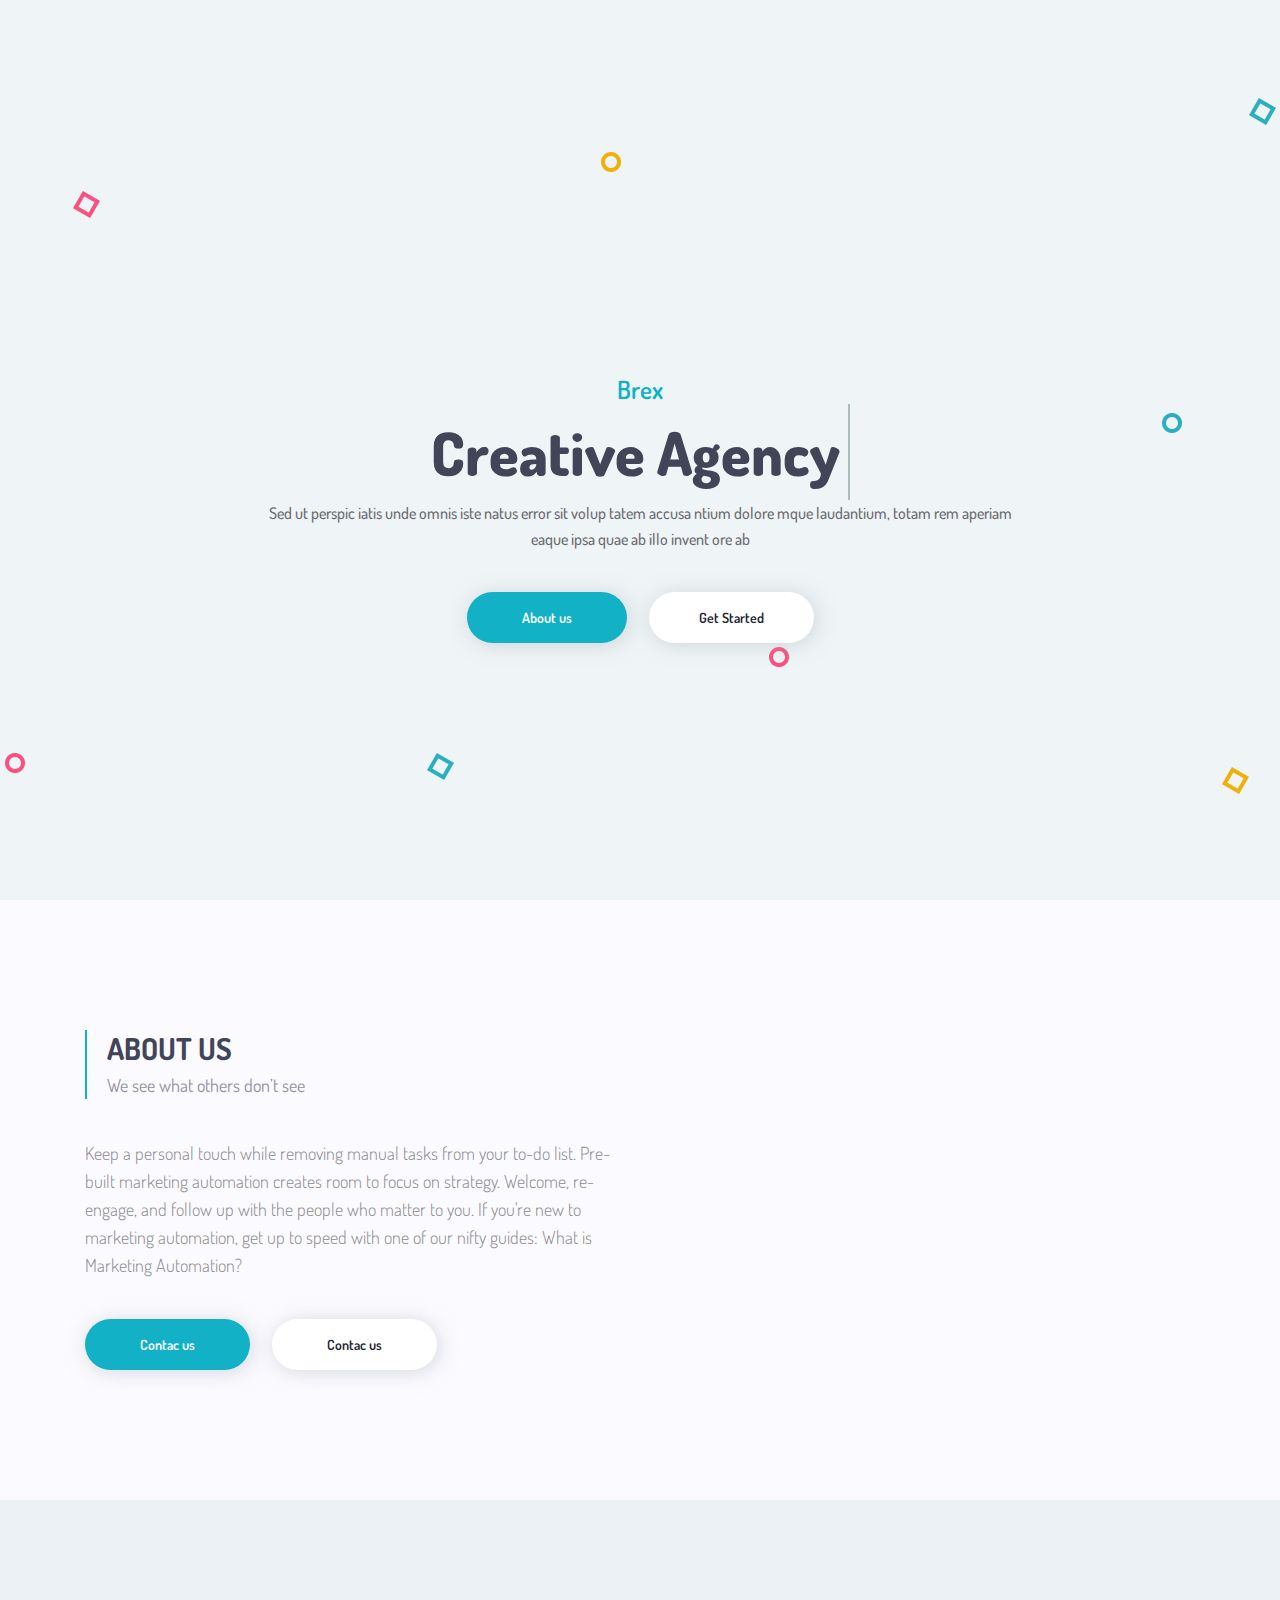
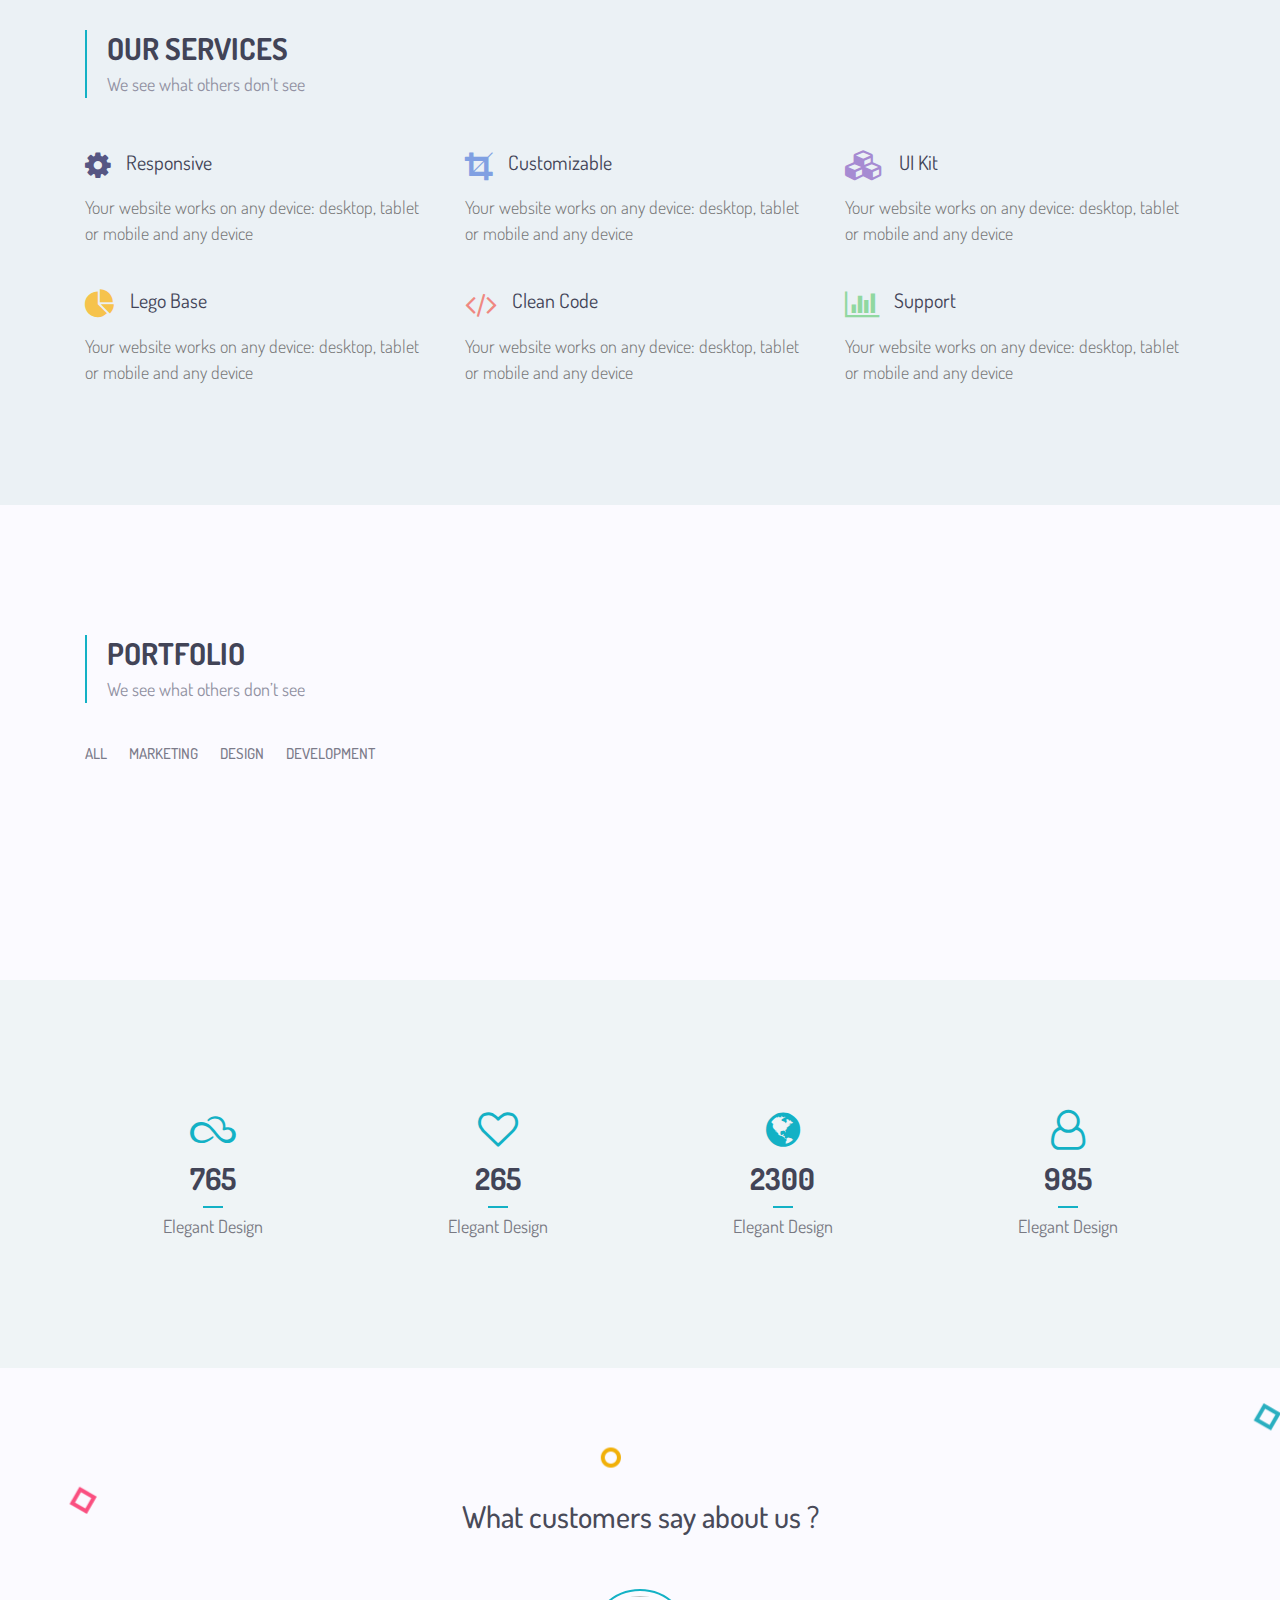
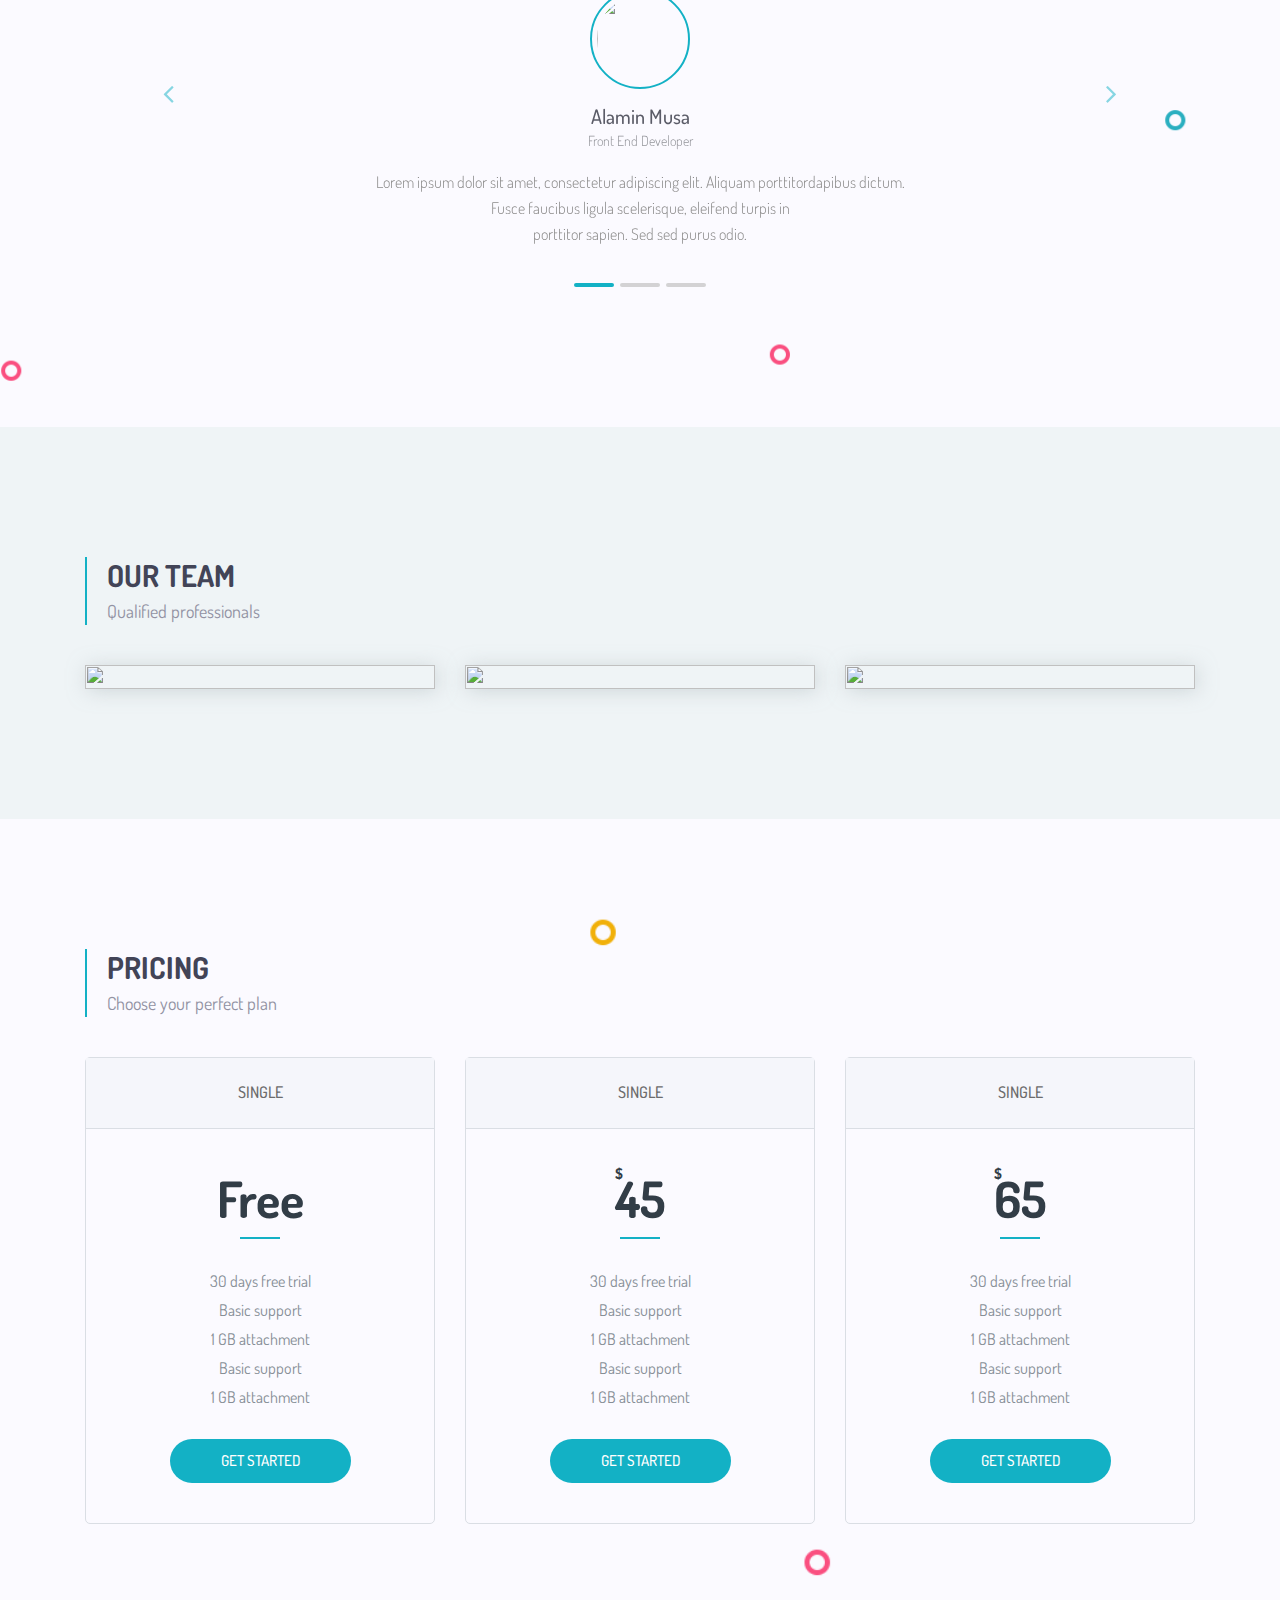
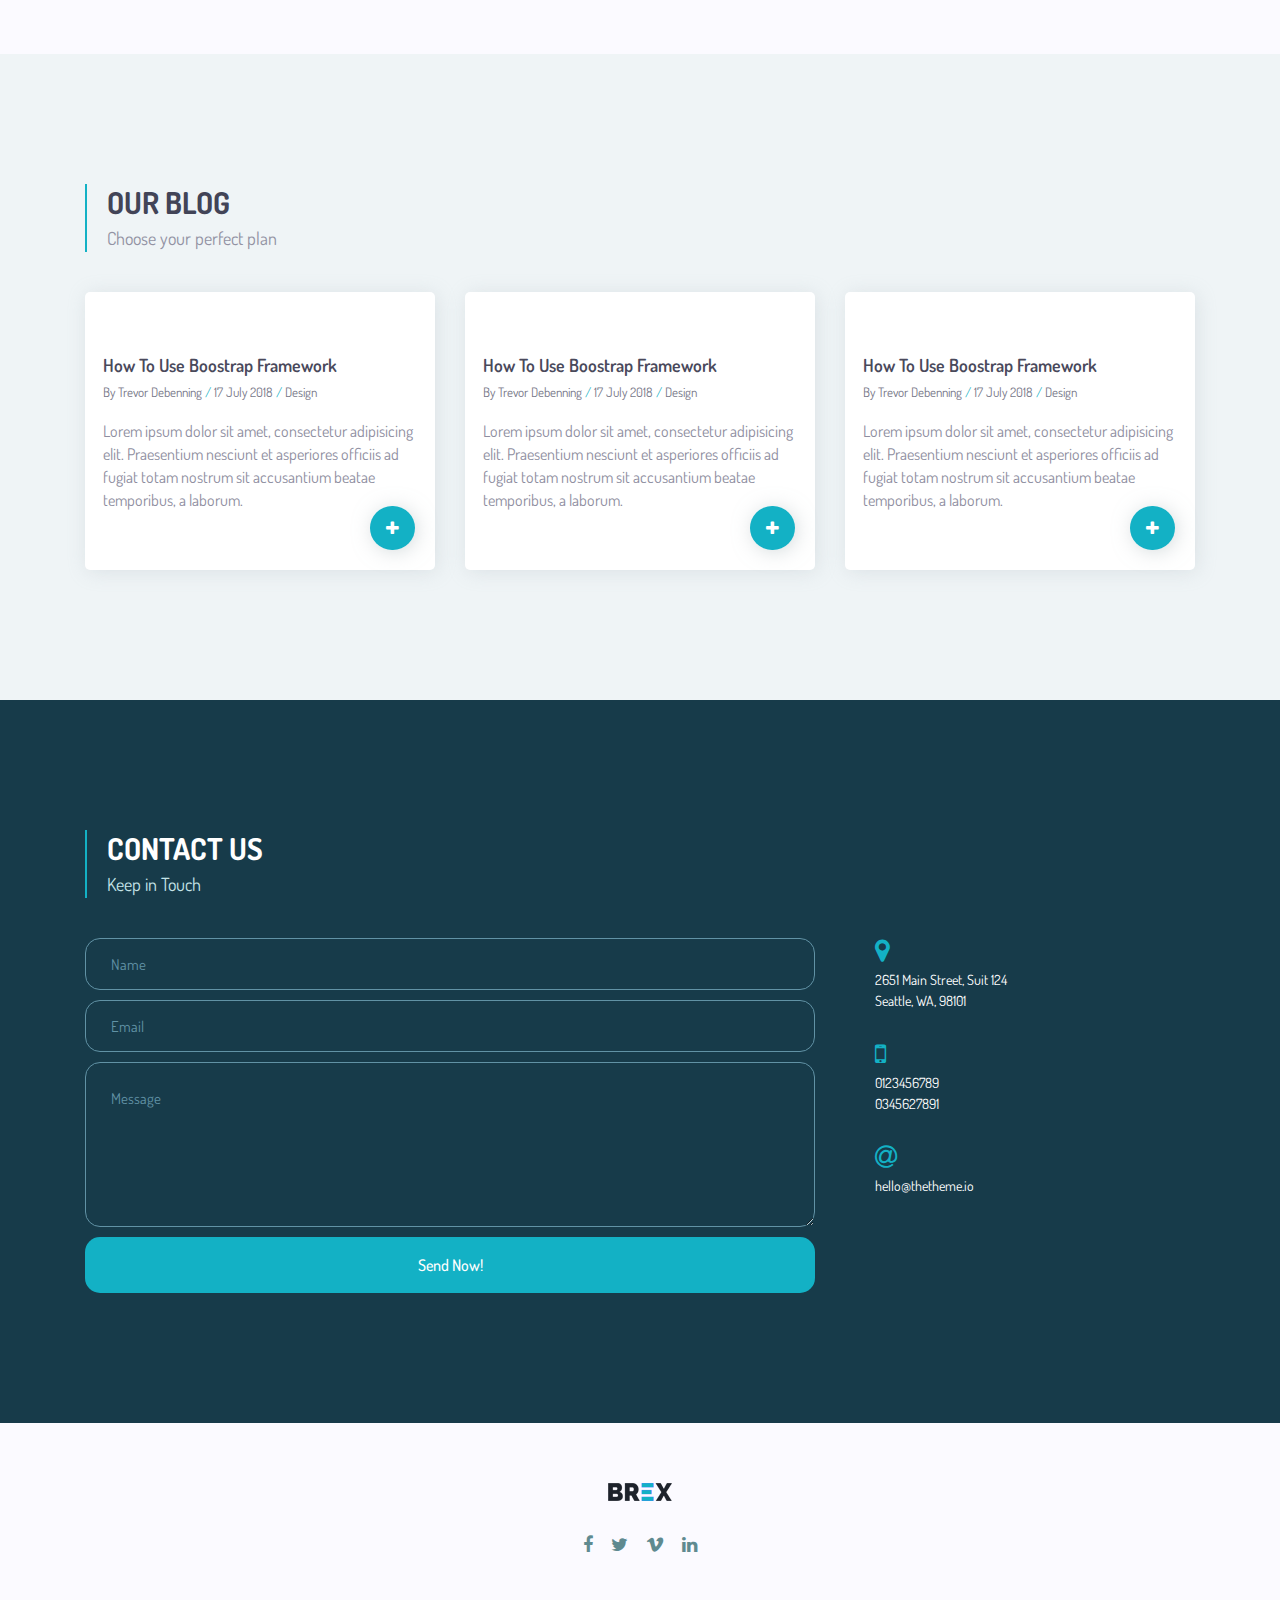
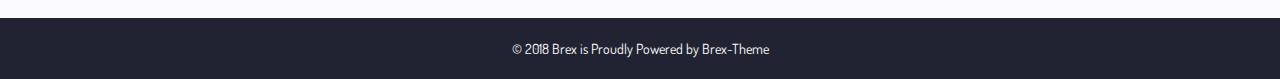
==== index.html @ 20968c98 "first" ====
<!DOCTYPE html>
<html lang="en">
    <head>
        <!-- Title -->
        <title>Study in New Zealand With Derrick Jones Management Experts</title>
        <meta charset="UTF-8">
        <meta name="viewport" content="width=device-width, initial-scale=1.0">
        <meta http-equiv="X-UA-Compatible" content="ie=edge">
        <meta name="author" content="Brex-Theme"/>
        <!-- description -->
        <meta
            name="description"
            content="Brex is a highly creative, modern, visually stunning and Bootstrap responsive multipurpose agency and portfolio HTML5 template."/>
        <!-- keywords -->
        <meta
            name="keywords"
            content="creative, modern, clean, bootstrap responsive, html5, css3, portfolio, blog, agency, templates, multipurpose, one page, corporate, start-up, studio, branding, designer, freelancer, carousel, parallax, photography, personal"/>
        <!-- favicon -->
        <link rel="shortcut icon" href="img/favicon.ico"/>
        <!-- animation -->
        <link rel="stylesheet" href="css/plugins/animate.css"/>
        <!-- Animated Headlines -->
        <link rel="stylesheet" href="css/plugins/animated-headlines.css">
        <!-- bootstrap -->
        <link rel="stylesheet" href="css/bootstrap.min.css"/>
        <!-- font-awesome icon -->
        <link
            href="https://stackpath.bootstrapcdn.com/font-awesome/4.7.0/css/font-awesome.min.css"
            rel="stylesheet">
        <!-- Dosis Font -->
        <link
            href="https://fonts.googleapis.com/css?family=Dosis:200,300,400,500,600,700,800"
            rel="stylesheet">
        <!-- magnific popup -->
        <link rel="stylesheet" href="css/plugins/magnific-popup.css"/>
        <!-- Main Style -->
        <link rel="stylesheet" href="css/main.css"/>
    </head>

    <body>
        
        <!-- <header>
            
            <div class="top-header">
                <div class="container d-flex justify-content-between">
                    <p>info@brex-theme.com</p>
                    <div class="links">
                        <a href="0#">Contact us</a>
                        <a href="0#">
                            <span>Terms &amp; Conditions</span></a>
                    </div>
                </div>
            </div>
           
            <nav class="navbar navbar-expand-lg navbar-light bg-light">
                <div class="container">
                    <a class="navbar-brand" href="#"><img src="img/brex-logo.png" alt="brex-logo"></a>
                    <button
                        class="navbar-toggler"
                        type="button"
                        data-toggle="collapse"
                        data-target="#navbarNav"
                        aria-controls="navbarNav"
                        aria-expanded="false"
                        aria-label="Toggle navigation">
                        <span class="navbar-toggler-icon"></span>
                    </button>
                    <div class="collapse navbar-collapse" id="navbarNav">
                        <ul class="navbar-nav ml-auto" id="menu">
                           
                            <li class="nav-item dropdown">
                                <a
                                    class="nav-link "
                                    href="#"
                                    id="navbarDropdown"
                                    role="button"
                                    data-toggle="dropdown"
                                    aria-haspopup="true"
                                    aria-expanded="false">
                                    Home
                                    <span class="fa fa-angle-down"></span>
                                </a>
                                <div class="dropdown-menu" aria-labelledby="navbarDropdown">
                                    <a class="dropdown-item" href="#">Home Light</a>
                                    <a class="dropdown-item" href="dark/index.html">Home Dark</a>
                                </div>
                            </li>
                           
                            <li class="nav-item">
                                <a class="nav-link" href="#about">About</a>
                            </li>
                            <li class="nav-item">
                                <a class="nav-link" href="#services">Services</a>
                            </li>
                            <li class="nav-item">
                                <a class="nav-link" href="#portfolio">Portfolio</a>
                            </li>
                            <li class="nav-item">
                                <a class="nav-link" href="#testimonials">Testimonials</a>
                            </li>
                            <li class="nav-item">
                                <a class="nav-link" href="#team">Team</a>
                            </li>
                            <li class="nav-item">
                                <a class="nav-link" href="#price">Price</a>
                            </li>
                            <li class="nav-item">
                                <a class="nav-link" href="#blog">Blog</a>
                            </li>
                            <li class="nav-item">
                                <a class="nav-link" href="#contact">Contact us</a>
                            </li>
                        </ul>
                    </div>
                </div>
            </nav>
        </header> -->
        
        <!-- ======== Start Slider ======== -->
        <section class="slider" id="slider">
            <div class="slider-content text-center">
                <h2>Brex</h2>
                <h1 class="cd-headline clip is-full-width">
                    <span class="cd-words-wrapper">
                        <b class="is-visible">Creative Agency</b>
                        <b>Free Icons Fonts</b>
                        <b>Beautiful Design</b>
                    </span>
                </h1>

                <p>Sed ut perspic iatis unde omnis iste natus error sit volup tatem accusa ntium
                    dolore mque laudantium, totam rem aperiam
                    <br>
                    eaque ipsa quae ab illo invent ore ab
                </p>

                <div class="buttons">
                    <a href="#0" class="btn-1">About us</a>
                    <a href="#0" class="btn-2">Get Started</a>
                </div>

            </div>
        </section>
        <!-- ======== End Slider ======== -->

        <!-- ======== Start About Us ======== -->
        <section class="about-us" id="about">
            <div class="container">
                <div class="row">
                    <div class="col-md-7 col-lg-6">
                        <div class="about-us-content">
                            <div class="heading">
                                <h2>About us</h2>
                                <p class="sub-heading">We see what others don’t see</p>
                            </div>
                            <p>Keep a personal touch while removing manual tasks from your to-do list.
                                Pre-built marketing automation creates room to focus on strategy. Welcome,
                                re-engage, and follow up with the people who matter to you. If you're new to
                                marketing automation, get up to speed with one of our nifty guides: What is
                                Marketing Automation?</p>
                            <div class="buttons">
                                <a href="#0" class="btn-1">Contac us</a>
                                <a href="#0" class="btn-2">Contac us</a>
                            </div>
                        </div>
                    </div>

                    <div class="col-md-5 col-lg-6 about-img">
                        <img src="http://via.placeholder.com/500x300" alt="" class="img-fluid">
                    </div>
                </div>
            </div>
        </section>
        <!-- ======== End About Us ======== -->

        <!-- ======== Start Our Services ======== -->
        <section class="our-services" id="services">
            <div class="container">
                <div class="heading">
                    <h2>Our Services</h2>
                    <p class="sub-heading">We see what others don’t see</p>
                </div>
                <div class="row">
                    <!-- Box-1 -->
                    <div class="col-md-6 col-lg-4 box">
                        <h3>
                            <span class="fa fa-cog"></span>Responsive</h3>
                        <p>Your website works on any device: desktop, tablet or mobile and any device</p>
                    </div>
                    <!-- Box-2 -->
                    <div class="col-md-6 col-lg-4 box">
                        <h3>
                            <span class="fa fa-crop icon-2"></span>Customizable</h3>
                        <p>Your website works on any device: desktop, tablet or mobile and any device</p>
                    </div>
                    <!-- Box-3 -->
                    <div class="col-md-6 col-lg-4 box">
                        <h3>
                            <span class="fa fa-cubes icon-3"></span>UI Kit</h3>
                        <p>Your website works on any device: desktop, tablet or mobile and any device</p>
                    </div>
                    <!-- Box-4 -->
                    <div class="col-md-6 col-lg-4 box">
                        <h3>
                            <span class="fa fa-pie-chart icon-4"></span>Lego Base</h3>
                        <p>Your website works on any device: desktop, tablet or mobile and any device</p>
                    </div>
                    <!-- Box-5 -->
                    <div class="col-md-6 col-lg-4 box">
                        <h3>
                            <span class="fa fa-code icon-5"></span>Clean Code</h3>
                        <p>Your website works on any device: desktop, tablet or mobile and any device</p>
                    </div>
                    <!-- Box-6 -->
                    <div class="col-md-6 col-lg-4 box">
                        <h3>
                            <span class="fa fa-bar-chart icon-6"></span>Support</h3>
                        <p>Your website works on any device: desktop, tablet or mobile and any device</p>
                    </div>
                </div>
            </div>
        </section>

        <!-- ======== End Our Services ======== -->

        <!-- ======== Start Portfolio ======== -->
        <section class="portfolio" id="portfolio">
            <div class="container">
                <div class="heading">
                    <h2>Portfolio</h2>
                    <p class="sub-heading">We see what others don’t see</p>
                </div>
                <div class="row">
                    <div class="col-sm-12">
                        <div class="button-group filter-button-group">
                            <button data-filter="*">All</button>
                            <button data-filter=".marketing">Marketing</button>
                            <button data-filter=".design">Design</button>
                            <button data-filter=".development">Development</button>
                        </div>
                    </div>
                </div>
                <div class="row grid">
                    <!-- Image-1 -->
                    <div class="col-md-4 grid-item marketing">
                        <div class="single-portfolio-item ">
                            <img src="http://via.placeholder.com/400x300" alt="" class="img-fluid">
                            <div class="overlay">
                                <a href="http://via.placeholder.com/400x300" class="image-link">
                                    <span class="fa fa-eye"></span></a>
                            </div>
                        </div>
                    </div>
                    <!-- Image-2 -->
                    <div class="col-md-4 grid-item marketing">
                        <div class="single-portfolio-item">
                            <img src="http://via.placeholder.com/400x300" alt="" class="img-fluid">
                            <div class="overlay">
                                <a href="http://via.placeholder.com/400x300" class="image-link">
                                    <span class="fa fa-eye"></span></a>
                            </div>
                        </div>
                    </div>
                    <!-- Image-3 -->
                    <div class="col-md-4 grid-item design">
                        <div class="single-portfolio-item">
                            <img src="http://via.placeholder.com/400x300" alt="" class="img-fluid">
                            <div class="overlay">
                                <a href="http://via.placeholder.com/400x300" class="image-link">
                                    <span class="fa fa-eye"></span></a>
                            </div>
                        </div>
                    </div>
                    <!-- Image-4 -->
                    <div class="col-md-4 grid-item design">
                        <div class="single-portfolio-item">
                            <img src="http://via.placeholder.com/400x300" alt="" class="img-fluid">
                            <div class="overlay">
                                <a href="http://via.placeholder.com/400x300" class="image-link">
                                    <span class="fa fa-eye"></span></a>
                            </div>
                        </div>
                    </div>
                    <!-- Image-5 -->
                    <div class="col-md-4 grid-item development">
                        <div class="single-portfolio-item">
                            <img src="http://via.placeholder.com/400x300" alt="" class="img-fluid">
                            <div class="overlay">
                                <a href="http://via.placeholder.com/400x300" class="image-link">
                                    <span class="fa fa-eye"></span></a>
                            </div>
                        </div>
                    </div>
                    <!-- Image-6 -->
                    <div class="col-md-4 grid-item development">
                        <div class="single-portfolio-item">
                            <img src="http://via.placeholder.com/400x300" alt="" class="img-fluid">
                            <div class="overlay">
                                <a href="http://via.placeholder.com/400x300" class="image-link">
                                    <span class="fa fa-eye"></span></a>
                            </div>
                        </div>
                    </div>
                </div>

            </div>
        </section>

        <!-- ======== End Portfolio ======== -->

        <!-- ======== Start Some facts ======== -->
        <section class="some-facts">
            <div class="container text-center">
                <div class="row">
                    <!-- Box-1 -->
                    <div class="col-lg-3 col-md-6">
                        <div class="items">
                            <span class="fa fa-skyatlas"></span>
                            <h3>
                                <span class="counter">765</span></h3>
                            <div class="line mx-auto"></div>
                            <h4>Elegant Design</h4>
                        </div>
                    </div>
                    <!-- Box-2 -->
                    <div class="col-lg-3 col-md-6">
                        <div class="items">
                            <span class="fa fa-heart-o"></span>
                            <h3>
                                <span class="counter">265</span></h3>
                            <div class="line mx-auto"></div>
                            <h4>Elegant Design</h4>
                        </div>
                    </div>
                    <!-- Box-3 -->
                    <div class="col-lg-3 col-md-6">
                        <div class="items">
                            <span class="fa fa-globe"></span>
                            <h3>
                                <span class="counter">2300</span></h3>
                            <div class="line mx-auto"></div>
                            <h4>Elegant Design</h4>
                        </div>
                    </div>
                    <!-- Box-4 -->
                    <div class="col-lg-3 col-md-6">
                        <div class="items">
                            <span class="fa fa-user-o"></span>
                            <h3>
                                <span class="counter">985</span></h3>
                            <div class="line mx-auto"></div>
                            <h4>Elegant Design</h4>
                        </div>
                    </div>
                </div>
            </div>
        </section>
        <!-- ======== End Some facts ======== -->

        <!-- ======== Start Testimonials ======== -->
        <section class="testimonials" id="testimonials">
            <div class="container text-center">
                <h2>What customers say about us ?</h2>
                <div class="row text-center">
                    <div class="col-md-12">
                        <div id="carouselExampleIndicators" class="carousel slide" data-ride="carousel">
                            <!-- Indicators-->
                            <ol class="carousel-indicators">
                                <li data-target="#carouselExampleIndicators" data-slide-to="0" class="active"></li>
                                <li data-target="#carouselExampleIndicators" data-slide-to="1"></li>
                                <li data-target="#carouselExampleIndicators" data-slide-to="2"></li>
                            </ol>

                            <div class="carousel-inner">
                                <!-- Item-1 -->
                                <div class="carousel-item active text-center">
                                    <img src="http://via.placeholder.com/90x90" alt="" class="center-block">
                                    <h3>Alamin Musa</h3>
                                    <h4>Front End Developer</h4>
                                    <p>Lorem ipsum dolor sit amet, consectetur adipiscing elit. Aliquam
                                        porttitordapibus dictum.<br>
                                        Fusce faucibus ligula scelerisque, eleifend turpis in
                                        <br>
                                        porttitor sapien. Sed sed purus odio.</p>
                                </div>
                                <!-- Item-2 -->
                                <div class="carousel-item text-center">
                                    <img src="http://via.placeholder.com/90x90" alt="" class="center-block">
                                    <h3>Adil Elsaeed</h3>
                                    <h4>Back End Developer</h4>
                                    <p>Lorem ipsum dolor sit amet, consectetur adipiscing elit. Aliquam
                                        porttitordapibus dictum.<br>
                                        Fusce faucibus ligula scelerisque, eleifend turpis in
                                        <br>
                                        porttitor sapien. Sed sed purus odio.</p>
                                </div>
                                <!-- Item-3 -->
                                <div class="carousel-item text-center">
                                    <img src="http://via.placeholder.com/90x90" alt="" class="center-block">
                                    <h3>Rabie Elkhair</h3>
                                    <h4>Web Designer</h4>
                                    <p>Lorem ipsum dolor sit amet, consectetur adipiscing elit. Aliquam
                                        porttitordapibus dictum.<br>
                                        Fusce faucibus ligula scelerisque, eleifend turpis in
                                        <br>
                                        porttitor sapien. Sed sed purus odio.</p>
                                </div>

                            </div>
                            <a
                                class="carousel-control-prev"
                                href="#carouselExampleIndicators"
                                role="button"
                                data-slide="prev">
                                <span class="fa fa-angle-left icon" aria-hidden="true"></span>
                                <span class="sr-only">Previous</span>
                            </a>
                            <a
                                class="carousel-control-next"
                                href="#carouselExampleIndicators"
                                role="button"
                                data-slide="next">
                                <span class="fa fa-angle-right icon" aria-hidden="true"></span>
                                <span class="sr-only">Next</span>
                            </a>
                        </div>
                    </div>
                </div>
            </div>
        </section>
        <!-- ======== End Testimonials ======== -->

        <!-- ======== Start Our Team ======== -->
        <section class="our-team" id="team">
            <div class="container">
                <div class="heading">
                    <h2>Our Team</h2>
                    <p class="sub-heading">Qualified professionals</p>
                </div>
                <div class="row">
                    <!-- Box-1 -->
                    <div class="col-md-4 box">
                        <div class="content">
                            <img src="http://via.placeholder.com/300x400" alt="" class="img-fluid">
                            <div class="info text-center">
                                <div class="details">
                                    <h3>Alamin Musa</h3>
                                    <p>Web Designer</p>
                                    <a href="#0">
                                        <span class="fa fa-facebook"></span></a>
                                    <a href="#0">
                                        <span class="fa fa-twitter"></span></a>
                                    <a href="#0">
                                        <span class="fa fa-linkedin"></span></a>
                                    <a href="#0">
                                        <span class="fa fa-dribbble"></span></a>
                                </div>
                            </div>
                        </div>
                    </div>
                    <!-- Box-2 -->
                    <div class="col-md-4 box">
                        <div class="content">
                            <img src="http://via.placeholder.com/300x400" alt="" class="img-fluid">
                            <div class="info text-center">
                                <div class="details">
                                    <h3>Adil Elsaeed</h3>
                                    <p>Front-End Developer</p>
                                    <a href="#0">
                                        <span class="fa fa-facebook"></span></a>
                                    <a href="#0">
                                        <span class="fa fa-twitter"></span></a>
                                    <a href="#0">
                                        <span class="fa fa-linkedin"></span></a>
                                    <a href="#0">
                                        <span class="fa fa-dribbble"></span></a>
                                </div>
                            </div>
                        </div>
                    </div>
                    <!-- Box-3 -->
                    <div class="col-md-4 box">
                        <div class="content">
                            <img src="http://via.placeholder.com/300x400" alt="" class="img-fluid">
                            <div class="info text-center">
                                <div class="details">
                                    <h3>Rabie Elkhair</h3>
                                    <p>Web Developer</p>
                                    <a href="#0">
                                        <span class="fa fa-facebook"></span></a>
                                    <a href="#0">
                                        <span class="fa fa-twitter"></span></a>
                                    <a href="#0">
                                        <span class="fa fa-linkedin"></span></a>
                                    <a href="#0">
                                        <span class="fa fa-dribbble"></span></a>
                                </div>
                            </div>
                        </div>
                    </div>
                </div>
            </div>
        </section>
        <!-- ======== End Our Team ======== -->

        <!-- ======== Start Our Price ======== -->
        <section class="our-price" id="price">
            <div class="container">
                <div class="heading">
                    <h2>Pricing</h2>
                    <p class="sub-heading">Choose your perfect plan</p>
                </div>
                <div class="row">
                    <!-- Table-1 -->
                    <div class="col-md-4 text-center">
                        <div class="table-content">
                            <div class="header">
                                <h3>Single</h3>
                            </div>
                            <div class="price">
                                <h4>Free</h4>
                            </div>
                            <div class="line mx-auto"></div>
                            <ul>
                                <li>30 days free trial</li>
                                <li>Basic support</li>
                                <li>1 GB attachment</li>
                                <li>Basic support</li>
                                <li>1 GB attachment</li>
                            </ul>
                            <a href="#0" class="btn">Get Started</a>
                        </div>
                    </div>
                    <!-- Table-2 -->
                    <div class="col-md-4 text-center">
                        <div class="table-content activate">
                            <div class="header">
                                <h3>Single</h3>
                            </div>
                            <div class="price">
                                <h4>
                                    <span>$</span>45</h4>
                            </div>
                            <div class="line mx-auto"></div>
                            <ul>
                                <li>30 days free trial</li>
                                <li>Basic support</li>
                                <li>1 GB attachment</li>
                                <li>Basic support</li>
                                <li>1 GB attachment</li>
                            </ul>
                            <a href="#0" class="btn .active-price">Get Started</a>
                        </div>
                    </div>
                    <!-- Table-3 -->
                    <div class="col-md-4 text-center">
                        <div class="table-content">
                            <div class="header">
                                <h3>Single</h3>
                            </div>
                            <div class="price">
                                <h4>
                                    <span>$</span>65</h4>
                            </div>
                            <div class="line mx-auto"></div>
                            <ul>
                                <li>30 days free trial</li>
                                <li>Basic support</li>
                                <li>1 GB attachment</li>
                                <li>Basic support</li>
                                <li>1 GB attachment</li>
                            </ul>
                            <a href="#0" class="btn">Get Started</a>
                        </div>
                    </div>
                </div>
            </div>
        </section>
        <!-- ======== End Our Price ======== -->

        <!-- ======== Start Our Blog ======== -->
        <section class="our-blog" id="blog">
            <div class="container">
                <div class="heading">
                    <h2>Our Blog</h2>
                    <p class="sub-heading">Choose your perfect plan</p>
                </div>
                <div class="row">
                    <!-- Post-1 -->
                    <div class="col-lg-4 col-md-6">
                        <div class="post">
                            <img src="http://via.placeholder.com/350x250" alt="" class="img-fluid mx-auto">
                            <h3>How To Use Boostrap Framework</h3>
                            <h4>By Trevor Debenning
                                <span>/</span>
                                17 July 2018
                                <span>/</span>
                                Design</h4>
                            <p>Lorem ipsum dolor sit amet, consectetur adipisicing elit. Praesentium
                                nesciunt et asperiores officiis ad fugiat totam nostrum sit accusantium beatae
                                temporibus, a laborum.</p>
                            <div class="read-more">
                                <a href="#0">
                                    <span class="fa fa-plus"></span></a>
                            </div>
                        </div>
                    </div>
                    <!-- Post-2 -->
                    <div class="col-lg-4 col-md-6">
                        <div class="post">
                            <img src="http://via.placeholder.com/350x250" alt="" class="img-fluid mx-auto">
                            <h3>How To Use Boostrap Framework</h3>
                            <h4>By Trevor Debenning
                                <span>/</span>
                                17 July 2018
                                <span>/</span>
                                Design</h4>
                            <p>Lorem ipsum dolor sit amet, consectetur adipisicing elit. Praesentium
                                nesciunt et asperiores officiis ad fugiat totam nostrum sit accusantium beatae
                                temporibus, a laborum.</p>
                            <div class="read-more">
                                <a href="#0">
                                    <span class="fa fa-plus"></span></a>
                            </div>
                        </div>
                    </div>
                    <!-- Post-3 -->
                    <div class="col-lg-4 col-md-6">
                        <div class="post">
                            <img src="http://via.placeholder.com/350x250" alt="" class="img-fluid mx-auto">
                            <h3>How To Use Boostrap Framework</h3>
                            <h4>By Trevor Debenning
                                <span>/</span>
                                17 July 2018
                                <span>/</span>
                                Design</h4>
                            <p>Lorem ipsum dolor sit amet, consectetur adipisicing elit. Praesentium
                                nesciunt et asperiores officiis ad fugiat totam nostrum sit accusantium beatae
                                temporibus, a laborum.</p>
                            <div class="read-more">
                                <a href="#0">
                                    <span class="fa fa-plus"></span></a>
                            </div>
                        </div>
                    </div>
                </div>
            </div>
        </section>
        <!-- ======== End Our Blog ======== -->

        <!-- ======== Start Contact Us ======== -->
        <section class="contact-us" id="contact">
            <div class="container">
                <div class="heading">
                    <h2>Contact Us</h2>
                    <p class="sub-heading">Keep in Touch</p>
                </div>
                <div class="row">
                    <div class="col-md-8">

                        <form>
                            <div class="row">
                                <div class="col-sm-12">
                                    <input type="text" class="form-control" placeholder="Name">
                                </div>
                                <div class="col-sm-12">
                                    <input type="email" class="form-control" placeholder="Email">
                                </div>
                            </div>
                            <div class="form-group">
                                <textarea class="form-control" rows="5" id="comment" placeholder="Message"></textarea>
                            </div>
                            <button class="btn btn-block" type="submit">Send Now!</button>
                        </form>
                    </div>
                    <div class="col-md-4">
                        <div class="info">
                            <span class="fa fa-map-marker"></span>
                            <p>2651 Main Street, Suit 124
                                <br>
                                Seattle, WA, 98101</p>

                            <span class="fa fa-mobile"></span>
                            <p>0123456789
                                <br>
                                0345627891</p>

                            <span class="fa fa-at"></span>
                            <p>hello@thetheme.io</p>
                        </div>
                    </div>
                </div>

            </div>
        </section>
        <!-- ======== End Contact Us ======== -->

        <!-- ======== Stat Footer ======== -->
        <footer class="footer">
            <div class="social text-center">
                <img src="img/brex-logo.png" alt="">
                <div class="icons">
                    <span class="fa fa-facebook"></span>
                    <span class="fa fa-twitter"></span>
                    <span class="fa fa-vimeo"></span>
                    <span class="fa fa-linkedin"></span>
                </div>
            </div>
            <div class="bottom-footer text-center">
                <p>© 2018 Brex is Proudly Powered by Brex-Theme</p>
            </div>
        </footer>
        <!-- ======== End Footer ======== -->

        <!-- ==== javascript libraries ==== -->
        <!-- jQuery-->
        <script src="js/plugins/jquery-3.3.1.min.js"></script>
        <!-- Bootstrap 4.1.3 -->
        <script src="js/bootstrap.min.js"></script>
        <script src="js/plugins/popper.min.js"></script>
        <!-- Animated Headlines -->
        <script src="js/plugins/animated-headlines.js"></script>
        <!-- Nav jQuery-->
        <script src="js/plugins/nav.jquery.js"></script>
        <!-- Nav jQuery-->
        <script src="js/plugins/jquery.stellar.js"></script>
        <!-- Isotope -->
        <script src="js/plugins/isotope.pkgd.min.js"></script>
        <!-- Image Loaded -->
        <script src="js/plugins/imagesloaded.pkgd.min.js"></script>
        <!-- Magnific Popup -->
        <script src="js/plugins/magnific-popup.min.js"></script>
        <!-- Smooth-Scroll -->
        <script src="js/smooth-scroll.js"></script>
        <!-- Counter Up -->
        <script src="js/plugins/jquery.waypoints.min.js"></script>
        <script src="js/plugins/jquery.counterup.min.js"></script>
        <!-- Main JS -->
        <script src="js/main.js"></script>

    </body>
</html>
---- css/plugins/animated-headlines.css ----
/* -------------------------------- 

Primary style

-------------------------------- */
*, *::after, *::before {
  -webkit-box-sizing: border-box;
  -moz-box-sizing: border-box;
  box-sizing: border-box;
}

html * {
  -webkit-font-smoothing: antialiased;
  -moz-osx-font-smoothing: grayscale;
}

html {
  font-size: 62.5%;
}

body {
  font-size: 1.6rem;
  font-family: "Source Sans Pro", sans-serif;
  color: #aebcb9;
  background-color: #0d0d0d;
}

a {
  text-decoration: none;
}

.cd-title {
  position: relative;
  height: 160px;
  line-height: 230px;
  text-align: center;
}
.cd-title h1 {
  font-size: 2.4rem;
  font-weight: 700;
}
@media only screen and (min-width: 768px) {
  .cd-title {
    line-height: 250px;
  }
}
@media only screen and (min-width: 1170px) {
  .cd-title {
    height: 200px;
    line-height: 300px;
  }
  .cd-title h1 {
    font-size: 3rem;
  }
}

.cd-intro {
  width: 90%;
  max-width: 768px;
  text-align: center;
}

.cd-intro {
  margin: 4em auto;
}
@media only screen and (min-width: 768px) {
  .cd-intro {
    margin: 5em auto;
  }
}
@media only screen and (min-width: 1170px) {
  .cd-intro {
    margin: 6em auto;
  }
}

.cd-headline {
  font-size: 3rem;
  line-height: 1.2;
}
@media only screen and (min-width: 768px) {
  .cd-headline {
    font-size: 4.4rem;
    font-weight: 300;
  }
}
@media only screen and (min-width: 1170px) {
  .cd-headline {
    font-size: 6rem;
  }
}

.cd-words-wrapper {
  display: inline-block;
  position: relative;
  text-align: left;
}
.cd-words-wrapper b {
  display: inline-block;
  position: absolute;
  white-space: nowrap;
  left: 0;
  top: 0;
}
.cd-words-wrapper b.is-visible {
  position: relative;
}
.no-js .cd-words-wrapper b {
  opacity: 0;
}
.no-js .cd-words-wrapper b.is-visible {
  opacity: 1;
}

/* -------------------------------- 

xrotate-1 

-------------------------------- */
.cd-headline.rotate-1 .cd-words-wrapper {
  -webkit-perspective: 300px;
  -moz-perspective: 300px;
  perspective: 300px;
}
.cd-headline.rotate-1 b {
  opacity: 0;
  -webkit-transform-origin: 50% 100%;
  -moz-transform-origin: 50% 100%;
  -ms-transform-origin: 50% 100%;
  -o-transform-origin: 50% 100%;
  transform-origin: 50% 100%;
  -webkit-transform: rotateX(180deg);
  -moz-transform: rotateX(180deg);
  -ms-transform: rotateX(180deg);
  -o-transform: rotateX(180deg);
  transform: rotateX(180deg);
}
.cd-headline.rotate-1 b.is-visible {
  opacity: 1;
  -webkit-transform: rotateX(0deg);
  -moz-transform: rotateX(0deg);
  -ms-transform: rotateX(0deg);
  -o-transform: rotateX(0deg);
  transform: rotateX(0deg);
  -webkit-animation: cd-rotate-1-in 1.2s;
  -moz-animation: cd-rotate-1-in 1.2s;
  animation: cd-rotate-1-in 1.2s;
}
.cd-headline.rotate-1 b.is-hidden {
  -webkit-transform: rotateX(180deg);
  -moz-transform: rotateX(180deg);
  -ms-transform: rotateX(180deg);
  -o-transform: rotateX(180deg);
  transform: rotateX(180deg);
  -webkit-animation: cd-rotate-1-out 1.2s;
  -moz-animation: cd-rotate-1-out 1.2s;
  animation: cd-rotate-1-out 1.2s;
}

@-webkit-keyframes cd-rotate-1-in {
  0% {
    -webkit-transform: rotateX(180deg);
    opacity: 0;
  }
  35% {
    -webkit-transform: rotateX(120deg);
    opacity: 0;
  }
  65% {
    opacity: 0;
  }
  100% {
    -webkit-transform: rotateX(360deg);
    opacity: 1;
  }
}
@-moz-keyframes cd-rotate-1-in {
  0% {
    -moz-transform: rotateX(180deg);
    opacity: 0;
  }
  35% {
    -moz-transform: rotateX(120deg);
    opacity: 0;
  }
  65% {
    opacity: 0;
  }
  100% {
    -moz-transform: rotateX(360deg);
    opacity: 1;
  }
}
@keyframes cd-rotate-1-in {
  0% {
    -webkit-transform: rotateX(180deg);
    -moz-transform: rotateX(180deg);
    -ms-transform: rotateX(180deg);
    -o-transform: rotateX(180deg);
    transform: rotateX(180deg);
    opacity: 0;
  }
  35% {
    -webkit-transform: rotateX(120deg);
    -moz-transform: rotateX(120deg);
    -ms-transform: rotateX(120deg);
    -o-transform: rotateX(120deg);
    transform: rotateX(120deg);
    opacity: 0;
  }
  65% {
    opacity: 0;
  }
  100% {
    -webkit-transform: rotateX(360deg);
    -moz-transform: rotateX(360deg);
    -ms-transform: rotateX(360deg);
    -o-transform: rotateX(360deg);
    transform: rotateX(360deg);
    opacity: 1;
  }
}
@-webkit-keyframes cd-rotate-1-out {
  0% {
    -webkit-transform: rotateX(0deg);
    opacity: 1;
  }
  35% {
    -webkit-transform: rotateX(-40deg);
    opacity: 1;
  }
  65% {
    opacity: 0;
  }
  100% {
    -webkit-transform: rotateX(180deg);
    opacity: 0;
  }
}
@-moz-keyframes cd-rotate-1-out {
  0% {
    -moz-transform: rotateX(0deg);
    opacity: 1;
  }
  35% {
    -moz-transform: rotateX(-40deg);
    opacity: 1;
  }
  65% {
    opacity: 0;
  }
  100% {
    -moz-transform: rotateX(180deg);
    opacity: 0;
  }
}
@keyframes cd-rotate-1-out {
  0% {
    -webkit-transform: rotateX(0deg);
    -moz-transform: rotateX(0deg);
    -ms-transform: rotateX(0deg);
    -o-transform: rotateX(0deg);
    transform: rotateX(0deg);
    opacity: 1;
  }
  35% {
    -webkit-transform: rotateX(-40deg);
    -moz-transform: rotateX(-40deg);
    -ms-transform: rotateX(-40deg);
    -o-transform: rotateX(-40deg);
    transform: rotateX(-40deg);
    opacity: 1;
  }
  65% {
    opacity: 0;
  }
  100% {
    -webkit-transform: rotateX(180deg);
    -moz-transform: rotateX(180deg);
    -ms-transform: rotateX(180deg);
    -o-transform: rotateX(180deg);
    transform: rotateX(180deg);
    opacity: 0;
  }
}
/* -------------------------------- 

xtype 

-------------------------------- */
.cd-headline.type .cd-words-wrapper {
  vertical-align: top;
  overflow: hidden;
}
.cd-headline.type .cd-words-wrapper::after {
  /* vertical bar */
  content: '';
  position: absolute;
  right: 0;
  top: 50%;
  bottom: auto;
  -webkit-transform: translateY(-50%);
  -moz-transform: translateY(-50%);
  -ms-transform: translateY(-50%);
  -o-transform: translateY(-50%);
  transform: translateY(-50%);
  height: 90%;
  width: 1px;
  background-color: #aebcb9;
}
.cd-headline.type .cd-words-wrapper.waiting::after {
  -webkit-animation: cd-pulse 1s infinite;
  -moz-animation: cd-pulse 1s infinite;
  animation: cd-pulse 1s infinite;
}
.cd-headline.type .cd-words-wrapper.selected {
  background-color: #aebcb9;
}
.cd-headline.type .cd-words-wrapper.selected::after {
  visibility: hidden;
}
.cd-headline.type .cd-words-wrapper.selected b {
  color: #0d0d0d;
}
.cd-headline.type b {
  visibility: hidden;
}
.cd-headline.type b.is-visible {
  visibility: visible;
}
.cd-headline.type i {
  position: absolute;
  visibility: hidden;
}
.cd-headline.type i.in {
  position: relative;
  visibility: visible;
}

@-webkit-keyframes cd-pulse {
  0% {
    -webkit-transform: translateY(-50%) scale(1);
    opacity: 1;
  }
  40% {
    -webkit-transform: translateY(-50%) scale(0.9);
    opacity: 0;
  }
  100% {
    -webkit-transform: translateY(-50%) scale(0);
    opacity: 0;
  }
}
@-moz-keyframes cd-pulse {
  0% {
    -moz-transform: translateY(-50%) scale(1);
    opacity: 1;
  }
  40% {
    -moz-transform: translateY(-50%) scale(0.9);
    opacity: 0;
  }
  100% {
    -moz-transform: translateY(-50%) scale(0);
    opacity: 0;
  }
}
@keyframes cd-pulse {
  0% {
    -webkit-transform: translateY(-50%) scale(1);
    -moz-transform: translateY(-50%) scale(1);
    -ms-transform: translateY(-50%) scale(1);
    -o-transform: translateY(-50%) scale(1);
    transform: translateY(-50%) scale(1);
    opacity: 1;
  }
  40% {
    -webkit-transform: translateY(-50%) scale(0.9);
    -moz-transform: translateY(-50%) scale(0.9);
    -ms-transform: translateY(-50%) scale(0.9);
    -o-transform: translateY(-50%) scale(0.9);
    transform: translateY(-50%) scale(0.9);
    opacity: 0;
  }
  100% {
    -webkit-transform: translateY(-50%) scale(0);
    -moz-transform: translateY(-50%) scale(0);
    -ms-transform: translateY(-50%) scale(0);
    -o-transform: translateY(-50%) scale(0);
    transform: translateY(-50%) scale(0);
    opacity: 0;
  }
}
/* -------------------------------- 

xrotate-2 

-------------------------------- */
.cd-headline.rotate-2 .cd-words-wrapper {
  -webkit-perspective: 300px;
  -moz-perspective: 300px;
  perspective: 300px;
}
.cd-headline.rotate-2 i, .cd-headline.rotate-2 em {
  display: inline-block;
  -webkit-backface-visibility: hidden;
  backface-visibility: hidden;
}
.cd-headline.rotate-2 b {
  opacity: 0;
}
.cd-headline.rotate-2 i {
  -webkit-transform-style: preserve-3d;
  -moz-transform-style: preserve-3d;
  -ms-transform-style: preserve-3d;
  -o-transform-style: preserve-3d;
  transform-style: preserve-3d;
  -webkit-transform: translateZ(-20px) rotateX(90deg);
  -moz-transform: translateZ(-20px) rotateX(90deg);
  -ms-transform: translateZ(-20px) rotateX(90deg);
  -o-transform: translateZ(-20px) rotateX(90deg);
  transform: translateZ(-20px) rotateX(90deg);
  opacity: 0;
}
.is-visible .cd-headline.rotate-2 i {
  opacity: 1;
}
.cd-headline.rotate-2 i.in {
  -webkit-animation: cd-rotate-2-in 0.4s forwards;
  -moz-animation: cd-rotate-2-in 0.4s forwards;
  animation: cd-rotate-2-in 0.4s forwards;
}
.cd-headline.rotate-2 i.out {
  -webkit-animation: cd-rotate-2-out 0.4s forwards;
  -moz-animation: cd-rotate-2-out 0.4s forwards;
  animation: cd-rotate-2-out 0.4s forwards;
}
.cd-headline.rotate-2 em {
  -webkit-transform: translateZ(20px);
  -moz-transform: translateZ(20px);
  -ms-transform: translateZ(20px);
  -o-transform: translateZ(20px);
  transform: translateZ(20px);
}

.no-csstransitions .cd-headline.rotate-2 i {
  -webkit-transform: rotateX(0deg);
  -moz-transform: rotateX(0deg);
  -ms-transform: rotateX(0deg);
  -o-transform: rotateX(0deg);
  transform: rotateX(0deg);
  opacity: 0;
}
.no-csstransitions .cd-headline.rotate-2 i em {
  -webkit-transform: scale(1);
  -moz-transform: scale(1);
  -ms-transform: scale(1);
  -o-transform: scale(1);
  transform: scale(1);
}

.no-csstransitions .cd-headline.rotate-2 .is-visible i {
  opacity: 1;
}

@-webkit-keyframes cd-rotate-2-in {
  0% {
    opacity: 0;
    -webkit-transform: translateZ(-20px) rotateX(90deg);
  }
  60% {
    opacity: 1;
    -webkit-transform: translateZ(-20px) rotateX(-10deg);
  }
  100% {
    opacity: 1;
    -webkit-transform: translateZ(-20px) rotateX(0deg);
  }
}
@-moz-keyframes cd-rotate-2-in {
  0% {
    opacity: 0;
    -moz-transform: translateZ(-20px) rotateX(90deg);
  }
  60% {
    opacity: 1;
    -moz-transform: translateZ(-20px) rotateX(-10deg);
  }
  100% {
    opacity: 1;
    -moz-transform: translateZ(-20px) rotateX(0deg);
  }
}
@keyframes cd-rotate-2-in {
  0% {
    opacity: 0;
    -webkit-transform: translateZ(-20px) rotateX(90deg);
    -moz-transform: translateZ(-20px) rotateX(90deg);
    -ms-transform: translateZ(-20px) rotateX(90deg);
    -o-transform: translateZ(-20px) rotateX(90deg);
    transform: translateZ(-20px) rotateX(90deg);
  }
  60% {
    opacity: 1;
    -webkit-transform: translateZ(-20px) rotateX(-10deg);
    -moz-transform: translateZ(-20px) rotateX(-10deg);
    -ms-transform: translateZ(-20px) rotateX(-10deg);
    -o-transform: translateZ(-20px) rotateX(-10deg);
    transform: translateZ(-20px) rotateX(-10deg);
  }
  100% {
    opacity: 1;
    -webkit-transform: translateZ(-20px) rotateX(0deg);
    -moz-transform: translateZ(-20px) rotateX(0deg);
    -ms-transform: translateZ(-20px) rotateX(0deg);
    -o-transform: translateZ(-20px) rotateX(0deg);
    transform: translateZ(-20px) rotateX(0deg);
  }
}
@-webkit-keyframes cd-rotate-2-out {
  0% {
    opacity: 1;
    -webkit-transform: translateZ(-20px) rotateX(0);
  }
  60% {
    opacity: 0;
    -webkit-transform: translateZ(-20px) rotateX(-100deg);
  }
  100% {
    opacity: 0;
    -webkit-transform: translateZ(-20px) rotateX(-90deg);
  }
}
@-moz-keyframes cd-rotate-2-out {
  0% {
    opacity: 1;
    -moz-transform: translateZ(-20px) rotateX(0);
  }
  60% {
    opacity: 0;
    -moz-transform: translateZ(-20px) rotateX(-100deg);
  }
  100% {
    opacity: 0;
    -moz-transform: translateZ(-20px) rotateX(-90deg);
  }
}
@keyframes cd-rotate-2-out {
  0% {
    opacity: 1;
    -webkit-transform: translateZ(-20px) rotateX(0);
    -moz-transform: translateZ(-20px) rotateX(0);
    -ms-transform: translateZ(-20px) rotateX(0);
    -o-transform: translateZ(-20px) rotateX(0);
    transform: translateZ(-20px) rotateX(0);
  }
  60% {
    opacity: 0;
    -webkit-transform: translateZ(-20px) rotateX(-100deg);
    -moz-transform: translateZ(-20px) rotateX(-100deg);
    -ms-transform: translateZ(-20px) rotateX(-100deg);
    -o-transform: translateZ(-20px) rotateX(-100deg);
    transform: translateZ(-20px) rotateX(-100deg);
  }
  100% {
    opacity: 0;
    -webkit-transform: translateZ(-20px) rotateX(-90deg);
    -moz-transform: translateZ(-20px) rotateX(-90deg);
    -ms-transform: translateZ(-20px) rotateX(-90deg);
    -o-transform: translateZ(-20px) rotateX(-90deg);
    transform: translateZ(-20px) rotateX(-90deg);
  }
}
/* -------------------------------- 

xloading-bar 

-------------------------------- */
.cd-headline.loading-bar span {
  display: inline-block;
  padding: .2em 0;
}
.cd-headline.loading-bar .cd-words-wrapper {
  overflow: hidden;
  vertical-align: top;
}
.cd-headline.loading-bar .cd-words-wrapper::after {
  /* loading bar */
  content: '';
  position: absolute;
  left: 0;
  bottom: 0;
  height: 3px;
  width: 0;
  background: #0096a7;
  z-index: 2;
  -webkit-transition: width 0.3s -0.1s;
  -moz-transition: width 0.3s -0.1s;
  transition: width 0.3s -0.1s;
}
.cd-headline.loading-bar .cd-words-wrapper.is-loading::after {
  width: 100%;
  -webkit-transition: width 3s;
  -moz-transition: width 3s;
  transition: width 3s;
}
.cd-headline.loading-bar b {
  top: .2em;
  opacity: 0;
  -webkit-transition: opacity 0.3s;
  -moz-transition: opacity 0.3s;
  transition: opacity 0.3s;
}
.cd-headline.loading-bar b.is-visible {
  opacity: 1;
  top: 0;
}

/* -------------------------------- 

xslide 

-------------------------------- */
.cd-headline.slide span {
  display: inline-block;
  padding: .2em 0;
}
.cd-headline.slide .cd-words-wrapper {
  overflow: hidden;
  vertical-align: top;
}
.cd-headline.slide b {
  opacity: 0;
  top: .2em;
}
.cd-headline.slide b.is-visible {
  top: 0;
  opacity: 1;
  -webkit-animation: slide-in 0.6s;
  -moz-animation: slide-in 0.6s;
  animation: slide-in 0.6s;
}
.cd-headline.slide b.is-hidden {
  -webkit-animation: slide-out 0.6s;
  -moz-animation: slide-out 0.6s;
  animation: slide-out 0.6s;
}

@-webkit-keyframes slide-in {
  0% {
    opacity: 0;
    -webkit-transform: translateY(-100%);
  }
  60% {
    opacity: 1;
    -webkit-transform: translateY(20%);
  }
  100% {
    opacity: 1;
    -webkit-transform: translateY(0);
  }
}
@-moz-keyframes slide-in {
  0% {
    opacity: 0;
    -moz-transform: translateY(-100%);
  }
  60% {
    opacity: 1;
    -moz-transform: translateY(20%);
  }
  100% {
    opacity: 1;
    -moz-transform: translateY(0);
  }
}
@keyframes slide-in {
  0% {
    opacity: 0;
    -webkit-transform: translateY(-100%);
    -moz-transform: translateY(-100%);
    -ms-transform: translateY(-100%);
    -o-transform: translateY(-100%);
    transform: translateY(-100%);
  }
  60% {
    opacity: 1;
    -webkit-transform: translateY(20%);
    -moz-transform: translateY(20%);
    -ms-transform: translateY(20%);
    -o-transform: translateY(20%);
    transform: translateY(20%);
  }
  100% {
    opacity: 1;
    -webkit-transform: translateY(0);
    -moz-transform: translateY(0);
    -ms-transform: translateY(0);
    -o-transform: translateY(0);
    transform: translateY(0);
  }
}
@-webkit-keyframes slide-out {
  0% {
    opacity: 1;
    -webkit-transform: translateY(0);
  }
  60% {
    opacity: 0;
    -webkit-transform: translateY(120%);
  }
  100% {
    opacity: 0;
    -webkit-transform: translateY(100%);
  }
}
@-moz-keyframes slide-out {
  0% {
    opacity: 1;
    -moz-transform: translateY(0);
  }
  60% {
    opacity: 0;
    -moz-transform: translateY(120%);
  }
  100% {
    opacity: 0;
    -moz-transform: translateY(100%);
  }
}
@keyframes slide-out {
  0% {
    opacity: 1;
    -webkit-transform: translateY(0);
    -moz-transform: translateY(0);
    -ms-transform: translateY(0);
    -o-transform: translateY(0);
    transform: translateY(0);
  }
  60% {
    opacity: 0;
    -webkit-transform: translateY(120%);
    -moz-transform: translateY(120%);
    -ms-transform: translateY(120%);
    -o-transform: translateY(120%);
    transform: translateY(120%);
  }
  100% {
    opacity: 0;
    -webkit-transform: translateY(100%);
    -moz-transform: translateY(100%);
    -ms-transform: translateY(100%);
    -o-transform: translateY(100%);
    transform: translateY(100%);
  }
}
/* -------------------------------- 

xclip 

-------------------------------- */
.cd-headline.clip span {
  display: inline-block;
  padding: .2em 0;
}
.cd-headline.clip .cd-words-wrapper {
  overflow: hidden;
  vertical-align: top;
}
.cd-headline.clip .cd-words-wrapper::after {
  /* line */
  content: '';
  position: absolute;
  top: 0;
  right: 0;
  width: 2px;
  height: 100%;
  background-color: #aebcb9;
}
.cd-headline.clip b {
  opacity: 0;
}
.cd-headline.clip b.is-visible {
  opacity: 1;
}

/* -------------------------------- 

xzoom 

-------------------------------- */
.cd-headline.zoom .cd-words-wrapper {
  -webkit-perspective: 300px;
  -moz-perspective: 300px;
  perspective: 300px;
}
.cd-headline.zoom b {
  opacity: 0;
}
.cd-headline.zoom b.is-visible {
  opacity: 1;
  -webkit-animation: zoom-in 0.8s;
  -moz-animation: zoom-in 0.8s;
  animation: zoom-in 0.8s;
}
.cd-headline.zoom b.is-hidden {
  -webkit-animation: zoom-out 0.8s;
  -moz-animation: zoom-out 0.8s;
  animation: zoom-out 0.8s;
}

@-webkit-keyframes zoom-in {
  0% {
    opacity: 0;
    -webkit-transform: translateZ(100px);
  }
  100% {
    opacity: 1;
    -webkit-transform: translateZ(0);
  }
}
@-moz-keyframes zoom-in {
  0% {
    opacity: 0;
    -moz-transform: translateZ(100px);
  }
  100% {
    opacity: 1;
    -moz-transform: translateZ(0);
  }
}
@keyframes zoom-in {
  0% {
    opacity: 0;
    -webkit-transform: translateZ(100px);
    -moz-transform: translateZ(100px);
    -ms-transform: translateZ(100px);
    -o-transform: translateZ(100px);
    transform: translateZ(100px);
  }
  100% {
    opacity: 1;
    -webkit-transform: translateZ(0);
    -moz-transform: translateZ(0);
    -ms-transform: translateZ(0);
    -o-transform: translateZ(0);
    transform: translateZ(0);
  }
}
@-webkit-keyframes zoom-out {
  0% {
    opacity: 1;
    -webkit-transform: translateZ(0);
  }
  100% {
    opacity: 0;
    -webkit-transform: translateZ(-100px);
  }
}
@-moz-keyframes zoom-out {
  0% {
    opacity: 1;
    -moz-transform: translateZ(0);
  }
  100% {
    opacity: 0;
    -moz-transform: translateZ(-100px);
  }
}
@keyframes zoom-out {
  0% {
    opacity: 1;
    -webkit-transform: translateZ(0);
    -moz-transform: translateZ(0);
    -ms-transform: translateZ(0);
    -o-transform: translateZ(0);
    transform: translateZ(0);
  }
  100% {
    opacity: 0;
    -webkit-transform: translateZ(-100px);
    -moz-transform: translateZ(-100px);
    -ms-transform: translateZ(-100px);
    -o-transform: translateZ(-100px);
    transform: translateZ(-100px);
  }
}
/* -------------------------------- 

xrotate-3 

-------------------------------- */
.cd-headline.rotate-3 .cd-words-wrapper {
  -webkit-perspective: 300px;
  -moz-perspective: 300px;
  perspective: 300px;
}
.cd-headline.rotate-3 b {
  opacity: 0;
}
.cd-headline.rotate-3 i {
  display: inline-block;
  -webkit-transform: rotateY(180deg);
  -moz-transform: rotateY(180deg);
  -ms-transform: rotateY(180deg);
  -o-transform: rotateY(180deg);
  transform: rotateY(180deg);
  -webkit-backface-visibility: hidden;
  backface-visibility: hidden;
}
.is-visible .cd-headline.rotate-3 i {
  -webkit-transform: rotateY(0deg);
  -moz-transform: rotateY(0deg);
  -ms-transform: rotateY(0deg);
  -o-transform: rotateY(0deg);
  transform: rotateY(0deg);
}
.cd-headline.rotate-3 i.in {
  -webkit-animation: cd-rotate-3-in 0.6s forwards;
  -moz-animation: cd-rotate-3-in 0.6s forwards;
  animation: cd-rotate-3-in 0.6s forwards;
}
.cd-headline.rotate-3 i.out {
  -webkit-animation: cd-rotate-3-out 0.6s forwards;
  -moz-animation: cd-rotate-3-out 0.6s forwards;
  animation: cd-rotate-3-out 0.6s forwards;
}

.no-csstransitions .cd-headline.rotate-3 i {
  -webkit-transform: rotateY(0deg);
  -moz-transform: rotateY(0deg);
  -ms-transform: rotateY(0deg);
  -o-transform: rotateY(0deg);
  transform: rotateY(0deg);
  opacity: 0;
}

.no-csstransitions .cd-headline.rotate-3 .is-visible i {
  opacity: 1;
}

@-webkit-keyframes cd-rotate-3-in {
  0% {
    -webkit-transform: rotateY(180deg);
  }
  100% {
    -webkit-transform: rotateY(0deg);
  }
}
@-moz-keyframes cd-rotate-3-in {
  0% {
    -moz-transform: rotateY(180deg);
  }
  100% {
    -moz-transform: rotateY(0deg);
  }
}
@keyframes cd-rotate-3-in {
  0% {
    -webkit-transform: rotateY(180deg);
    -moz-transform: rotateY(180deg);
    -ms-transform: rotateY(180deg);
    -o-transform: rotateY(180deg);
    transform: rotateY(180deg);
  }
  100% {
    -webkit-transform: rotateY(0deg);
    -moz-transform: rotateY(0deg);
    -ms-transform: rotateY(0deg);
    -o-transform: rotateY(0deg);
    transform: rotateY(0deg);
  }
}
@-webkit-keyframes cd-rotate-3-out {
  0% {
    -webkit-transform: rotateY(0);
  }
  100% {
    -webkit-transform: rotateY(-180deg);
  }
}
@-moz-keyframes cd-rotate-3-out {
  0% {
    -moz-transform: rotateY(0);
  }
  100% {
    -moz-transform: rotateY(-180deg);
  }
}
@keyframes cd-rotate-3-out {
  0% {
    -webkit-transform: rotateY(0);
    -moz-transform: rotateY(0);
    -ms-transform: rotateY(0);
    -o-transform: rotateY(0);
    transform: rotateY(0);
  }
  100% {
    -webkit-transform: rotateY(-180deg);
    -moz-transform: rotateY(-180deg);
    -ms-transform: rotateY(-180deg);
    -o-transform: rotateY(-180deg);
    transform: rotateY(-180deg);
  }
}
/* -------------------------------- 

xscale 

-------------------------------- */
.cd-headline.scale b {
  opacity: 0;
}
.cd-headline.scale i {
  display: inline-block;
  opacity: 0;
  -webkit-transform: scale(0);
  -moz-transform: scale(0);
  -ms-transform: scale(0);
  -o-transform: scale(0);
  transform: scale(0);
}
.is-visible .cd-headline.scale i {
  opacity: 1;
}
.cd-headline.scale i.in {
  -webkit-animation: scale-up 0.6s forwards;
  -moz-animation: scale-up 0.6s forwards;
  animation: scale-up 0.6s forwards;
}
.cd-headline.scale i.out {
  -webkit-animation: scale-down 0.6s forwards;
  -moz-animation: scale-down 0.6s forwards;
  animation: scale-down 0.6s forwards;
}

.no-csstransitions .cd-headline.scale i {
  -webkit-transform: scale(1);
  -moz-transform: scale(1);
  -ms-transform: scale(1);
  -o-transform: scale(1);
  transform: scale(1);
  opacity: 0;
}

.no-csstransitions .cd-headline.scale .is-visible i {
  opacity: 1;
}

@-webkit-keyframes scale-up {
  0% {
    -webkit-transform: scale(0);
    opacity: 0;
  }
  60% {
    -webkit-transform: scale(1.2);
    opacity: 1;
  }
  100% {
    -webkit-transform: scale(1);
    opacity: 1;
  }
}
@-moz-keyframes scale-up {
  0% {
    -moz-transform: scale(0);
    opacity: 0;
  }
  60% {
    -moz-transform: scale(1.2);
    opacity: 1;
  }
  100% {
    -moz-transform: scale(1);
    opacity: 1;
  }
}
@keyframes scale-up {
  0% {
    -webkit-transform: scale(0);
    -moz-transform: scale(0);
    -ms-transform: scale(0);
    -o-transform: scale(0);
    transform: scale(0);
    opacity: 0;
  }
  60% {
    -webkit-transform: scale(1.2);
    -moz-transform: scale(1.2);
    -ms-transform: scale(1.2);
    -o-transform: scale(1.2);
    transform: scale(1.2);
    opacity: 1;
  }
  100% {
    -webkit-transform: scale(1);
    -moz-transform: scale(1);
    -ms-transform: scale(1);
    -o-transform: scale(1);
    transform: scale(1);
    opacity: 1;
  }
}
@-webkit-keyframes scale-down {
  0% {
    -webkit-transform: scale(1);
    opacity: 1;
  }
  60% {
    -webkit-transform: scale(0);
    opacity: 0;
  }
}
@-moz-keyframes scale-down {
  0% {
    -moz-transform: scale(1);
    opacity: 1;
  }
  60% {
    -moz-transform: scale(0);
    opacity: 0;
  }
}
@keyframes scale-down {
  0% {
    -webkit-transform: scale(1);
    -moz-transform: scale(1);
    -ms-transform: scale(1);
    -o-transform: scale(1);
    transform: scale(1);
    opacity: 1;
  }
  60% {
    -webkit-transform: scale(0);
    -moz-transform: scale(0);
    -ms-transform: scale(0);
    -o-transform: scale(0);
    transform: scale(0);
    opacity: 0;
  }
}
/* -------------------------------- 

xpush 

-------------------------------- */
.cd-headline.push b {
  opacity: 0;
}
.cd-headline.push b.is-visible {
  opacity: 1;
  -webkit-animation: push-in 0.6s;
  -moz-animation: push-in 0.6s;
  animation: push-in 0.6s;
}
.cd-headline.push b.is-hidden {
  -webkit-animation: push-out 0.6s;
  -moz-animation: push-out 0.6s;
  animation: push-out 0.6s;
}

@-webkit-keyframes push-in {
  0% {
    opacity: 0;
    -webkit-transform: translateX(-100%);
  }
  60% {
    opacity: 1;
    -webkit-transform: translateX(10%);
  }
  100% {
    opacity: 1;
    -webkit-transform: translateX(0);
  }
}
@-moz-keyframes push-in {
  0% {
    opacity: 0;
    -moz-transform: translateX(-100%);
  }
  60% {
    opacity: 1;
    -moz-transform: translateX(10%);
  }
  100% {
    opacity: 1;
    -moz-transform: translateX(0);
  }
}
@keyframes push-in {
  0% {
    opacity: 0;
    -webkit-transform: translateX(-100%);
    -moz-transform: translateX(-100%);
    -ms-transform: translateX(-100%);
    -o-transform: translateX(-100%);
    transform: translateX(-100%);
  }
  60% {
    opacity: 1;
    -webkit-transform: translateX(10%);
    -moz-transform: translateX(10%);
    -ms-transform: translateX(10%);
    -o-transform: translateX(10%);
    transform: translateX(10%);
  }
  100% {
    opacity: 1;
    -webkit-transform: translateX(0);
    -moz-transform: translateX(0);
    -ms-transform: translateX(0);
    -o-transform: translateX(0);
    transform: translateX(0);
  }
}
@-webkit-keyframes push-out {
  0% {
    opacity: 1;
    -webkit-transform: translateX(0);
  }
  60% {
    opacity: 0;
    -webkit-transform: translateX(110%);
  }
  100% {
    opacity: 0;
    -webkit-transform: translateX(100%);
  }
}
@-moz-keyframes push-out {
  0% {
    opacity: 1;
    -moz-transform: translateX(0);
  }
  60% {
    opacity: 0;
    -moz-transform: translateX(110%);
  }
  100% {
    opacity: 0;
    -moz-transform: translateX(100%);
  }
}
@keyframes push-out {
  0% {
    opacity: 1;
    -webkit-transform: translateX(0);
    -moz-transform: translateX(0);
    -ms-transform: translateX(0);
    -o-transform: translateX(0);
    transform: translateX(0);
  }
  60% {
    opacity: 0;
    -webkit-transform: translateX(110%);
    -moz-transform: translateX(110%);
    -ms-transform: translateX(110%);
    -o-transform: translateX(110%);
    transform: translateX(110%);
  }
  100% {
    opacity: 0;
    -webkit-transform: translateX(100%);
    -moz-transform: translateX(100%);
    -ms-transform: translateX(100%);
    -o-transform: translateX(100%);
    transform: translateX(100%);
  }
}
---- css/main.css ----
/* ----------------------------------

Name: main.css
Version: 1.0

-------------------------------------

Table of contents
        
    01. Top Header
    02. Navbar
    03. Slider
    04. About Us
    05. Our Services
    06. Portfolio
    07. Some Facts
    08. Testimonials
    09. Our Team
    10. Pricing
    11. Our Blog
    12. Contact Us
    13. Footer
*/

*{
    margin: 0;
    padding: 0;
}

body {
    font-family: 'Dosis', sans-serif;
    background: #fbfaff;
    height: 5000px;
}



/*--------------------------------------------------
[1. Start Top Header]
--------------------------------------------------*/
header {
    position: fixed;
    width: 100%;
    z-index: 1000;
}
.top-header {
    background: #212332;
    color: #a2b2bb;
    padding: 15px 0;
    z-index: 10;
}

.top-header p {
    font-size: 15px;
    font-weight: 400;
    margin: 0;
}

/* Left Links */
.top-header .links a {
    color: #a2b2bb;
    text-decoration: none;
    font-size: 15px;
    transition: all .5s ease-in-out;
}

.top-header .links a span {
    margin-left: 20px;
}

.top-header .links a:hover {
    color: #13b1c5;
}

/*--------------------------------------------------
[1. End Top Header]
--------------------------------------------------*/



/*--------------------------------------------------
[2. Start Navbar]
--------------------------------------------------*/

.navbar {
    padding: 25px 0;
    background: #ffffff !important;
    border-bottom: .1px solid #eeeeef;
}

/* Navbar Brand */
.navbar a.navbar-brand {
    padding: 0;
    margin: 0;
    line-height: 0;
}

/* Nav Item */
.navbar .navbar-nav .nav-item {
    padding: 0;
    margin-left: 40px;
}

/* Nav Link */
.navbar .navbar-nav .nav-item .nav-link {
    font-size: 16px;
    color: #7f8083;
    font-weight: 500;
    padding: 0;
    transition: all .3s ease-in-out;
}

/* Nva Link Under line */
.navbar .navbar-nav .nav-item .nav-link::after {
    content: '';
    display: block;
    width: 0;
    height: 2px;
    background: #13b1c5;
    transition: width .4s;
}


/* Nva Link Under line on Hover */
.navbar .navbar-nav .nav-item .nav-link:hover::after {
    width: 100%;
    transform: width .4s;
}

.navbar .navbar-nav .nav-item .nav-link:hover {
    color: #13b1c5;
}

.navbar .navbar-nav .activated .nav-link::after {
    width: 100%;
    transform: width .4s;
}

.navbar .navbar-nav .activated .nav-link {
    color: #13b1c5;
}

.navbar .navbar-nav .dropdown .dropdown-menu {
    margin-top: 25px;
    background: #212332;
}

.navbar .navbar-nav .dropdown span {
    font-size: 10px;
    margin-left: 3px;
}

.navbar .navbar-nav .dropdown .dropdown-menu a {
    font-size: 16px;
    color: #ffffff;
    margin-bottom: 10px;
}

.navbar .navbar-nav .dropdown .dropdown-menu a:hover {
    background: #13b1c5;
}

/*--------------------------------------------------
[2. End Navbar]
--------------------------------------------------*/



/*--------------------------------------------------
[3. Start Slider]
--------------------------------------------------*/

.slider {
    background: url('../img/bg/slider-bg.png') center center no-repeat;
    background-size: cover;
    height:100vh;
    position: relative;
}

/* Slider Content */
.slider .slider-content {
    position: absolute;
    width: 100%;
    top: 55%;
    left: 50%;
    transform: translate(-50%,-45%)
    
}
.slider .slider-content h2 {
    font-size: 25px;
    font-weight: 600;
    color: #13b1c5;
    padding: 0;
    margin: 0;

}

.slider .slider-content h1 {
    font-size: 60px;
    font-weight: 700;
    color: #424457;
    margin: 0;
    padding: 0;
    
}

.slider .slider-content p {
    font-size: 16px;
    line-height: 26px;
    color: #6b6c71;
    font-weight: 500;
    padding: 0;
    margin: 0;
}

/* Buttons */
.slider .slider-content .buttons {
    margin-top: 40px;
    display: block;
}

.slider .slider-content .buttons a.btn-1 {
    background: #13b1c5;
    color: #ffffff;
    padding: 15px 55px;
    border-radius: 35px;
    font-size: 14px;
    font-weight: 600;
    margin: 0 10px;
    position: relative;
    text-decoration: none;
    box-shadow: 2px 2px 20px -1px rgba(167,179,184,0.5);
    transition: all .5s ease-in-out;
    display: inline-block;
}

.slider .slider-content .buttons a.btn-1:hover {
    background: #ffffff;
    color: #212332;
}


.slider .slider-content .buttons a.btn-2 {
    background: #ffffff;
    color: #212332;
    padding: 15px 50px;
    border-radius: 35px;
    font-size: 14px;
    font-weight: 600;
    margin: 0 10px;
    text-decoration: none;
    position: relative;
    box-shadow: 2px 2px 20px -1px rgba(167,179,184,0.5);
    transition: all .5s ease-in-out;
    display: inline-block;
}

.slider .slider-content .buttons a.btn-2:hover {
    background: #13b1c5;
    color: #ffffff;
}

/*--------------------------------------------------
[3. End Slider]
--------------------------------------------------*/



/*--------------------------------------------------
[4. Start About us]
--------------------------------------------------*/
.about-us {
    padding: 130px 0;
}

.about-us .about-us-content .heading {
    border-left: 2px solid #13b1c5;
    padding-left: 20px;
    margin-bottom: 40px;
}

.about-us .about-us-content .heading h2 {
    font-size: 30px;
    font-weight: 700;
    color: #424457;
    text-transform: uppercase;
}

.about-us .about-us-content .heading .sub-heading {
    font-size: 18px;
    font-weight: 400;
    color: #9292a3;
}

.about-us .about-us-content p:last-of-type {
    font-size: 18px;
    font-weight: 300;
    color: #8d8c8c;
    line-height: 28px;
    margin-bottom: 40px;
}


.about-us .about-us-content .buttons a.btn-1 {
    background: #13b1c5;
    color: #ffffff;
    padding: 15px 55px;
    border-radius: 35px;
    font-size: 14px;
    font-weight: 600;
    margin-right: 10px;
    position: relative;
    text-decoration: none;
    box-shadow: 2px 2px 20px -1px rgba(167,179,184,0.5);
    transition: all .5s ease-in-out;
    display: inline-block;
}

.about-us .about-us-content .buttons a.btn-1:hover {
    background: #ffffff;
    color: #212332;
}


.about-us .about-us-content .buttons a.btn-2 {
    background: #ffffff;
    color: #212332;
    padding: 15px 55px;
    border-radius: 35px;
    font-size: 14px;
    font-weight: 600;
    margin-left: 10px;
    text-decoration: none;
    position: relative;
    box-shadow: 2px 2px 20px -1px rgba(167,179,184,0.5);
    transition: all .5s ease-in-out;
    display: inline-block;
}

.about-us .about-us-content .buttons a.btn-2:hover {
    background: #13b1c5;
    color: #ffffff;
}

/*--------------------------------------------------
[4. End About us]
--------------------------------------------------*/



/*--------------------------------------------------
[5. Start Our Services]
--------------------------------------------------*/

.our-services {
    background: #ebf1f5;
    background-size: cover;
    padding: 130px 0 90px 0;
}

.our-services .heading {
    border-left: 2px solid #13b1c5;
    padding-left: 20px;
    margin-bottom: 40px;
}

.our-services .heading h2 {
    font-size: 30px;
    font-weight: 700;
    color: #424457;
    text-transform: uppercase;
}

.our-services .heading .sub-heading {
    font-size: 18px;
    font-weight: 400;
    color: #9292a3;
}

.our-services .box h3 {
    font-size: 20px;
    font-weight: 400;
    color: #424457;
    display: inline-block;
    line-height: 28px;
    vertical-align: middle;
    margin-top: 10px;
}

.our-services .box h3  span {
    font-size: 30px;
    color: #565683;
    margin-right: 15px;
    line-height: 28px;
    vertical-align: middle;
}

.our-services .box p {
    font-size: 18px;
    font-weight: 300;
    line-height: 26px;
    color: #747474;
    margin-top: 10px;
    margin-bottom: 30px;
}

/* Icons Color */
.our-services .box h3 .icon-2 {
    color: #80a0e2;
}
.our-services .box h3 .icon-3 {
    color: #a68bd2;
}
.our-services .box h3 .icon-4 {
    color: #f6c34c;
}
.our-services .box h3 .icon-5 {
    color: #ef8881;
}
.our-services .box h3 .icon-6 {
    color: #90d8a0;
}

/*--------------------------------------------------
[5. End Our Services]
--------------------------------------------------*/



/*--------------------------------------------------
[6. Start Portfolio]
--------------------------------------------------*/

.portfolio {
    padding: 130px 0 95px 0;
}

.portfolio .heading {
    border-left: 2px solid #13b1c5;
    padding-left: 20px;
    margin-bottom: 40px;
}

.portfolio .heading h2 {
    font-size: 30px;
    font-weight: 700;
    color: #424457;
    text-transform: uppercase;
}

.portfolio .heading .sub-heading {
    font-size: 18px;
    font-weight: 400;
    color: #9292a3;
}

.portfolio .button-group {
    margin-bottom: 30px;
}

.portfolio .button-group button {
    border: 0;
    background: transparent;
    font-size: 15px;
    font-weight: 500;
    margin-right: 20px;
    color: #7b7b8a;
    text-transform: uppercase;
    cursor: pointer;
}

.portfolio .single-portfolio-item {
    position: relative;
    margin-bottom: 30px;
}

.portfolio .single-portfolio-item .overlay{
    position: absolute;
    top: 0;
    bottom: 0;
    width: 0;
    height: 100%;
    background: #054047;
    color: #ffffff;
    opacity: 0;
    transition: all .3s ease-in-out;
}

.portfolio .single-portfolio-item .overlay a {
    font-size: 20px;
    position: absolute;
    text-decoration: none;
    top: 50%;
    left: 50%;
    transform: translate(-50%,-50%);
    color: #ffffff;
    transition: all .3s ease-in-out;
    
}

.portfolio .single-portfolio-item .overlay a:hover {
    font-size: 25px;
}

.portfolio .single-portfolio-item:hover .overlay {
    width: 100%;
    opacity: .9;
}

/*--------------------------------------------------
[6. End Portfolio]
--------------------------------------------------*/



/*--------------------------------------------------
[7. Start Some Facts]
--------------------------------------------------*/

.some-facts {
    background: #eff4f6;
    background-size: cover;
    padding: 130px 0;
}

.some-facts .items span {
    font-size: 40px;
    color: #13b1c5;
}

.some-facts .items h3 {
    margin: 10px 0;
}

.some-facts .items h3 .counter {
    font-size: 30px;
    font-weight: 700;
    color: #424457;
}

.some-facts .items .line {
    width: 20px;
    height: 2px;
    background: #13b1c5;
    margin: 8px;
}

.some-facts .items h4 {
    font-size: 18px;
    font-weight: 400;
    margin: 0;
    padding: 0;
    color: #787983;
}

/*--------------------------------------------------
[7. End Some Facts]
--------------------------------------------------*/



/*--------------------------------------------------
[8. Start Testimonials]
--------------------------------------------------*/

.testimonials {
    background: url('../img/bg/testimonials-bg.png') center center no-repeat;
    background-size: cover;
    padding: 130px 0 170px 0;
}

.testimonials h2 {
    font-size: 30px;
    font-weight: 500;
    color: #494a59;
}

/* Image */
.testimonials .carousel-inner .carousel-item img {
    width: 100px;
    height: 100px;
    border: 2px solid #13b1c5;
    border-radius: 100%;
    padding: 5px;
    margin: 50px 0 15px;
}

.testimonials .carousel-inner .carousel-item h3 {
    font-size: 20px;
    color: #5b5c68;
    font-weight: 500;
}

.testimonials .carousel-inner .carousel-item h4 {
    font-size: 14px;
    font-weight: 300;
    color: #94959b;
    margin-bottom: 20px;
}

.testimonials .carousel-inner .carousel-item p {
    font-size: 16px;
    line-height: 26px;
    font-weight: 300;
    color: #8d8c8c;
}

.testimonials .carousel-indicators {
    bottom: -40px;
}

.testimonials .carousel-indicators li {
    background-color: #d3d2d4;
    border-radius: 30px;
    height: 4px;
    width: 40px;
}


.testimonials .carousel-indicators .active {
    background-color: #13b1c5;
}

.testimonials .icon {
  height: 40px;
  width: 40px;
  background-size: 100%, 100%;
  border-radius: 50%;
  font-size: 30px;
  background-image: none;
  color: #13b1c5
}

/*--------------------------------------------------
[8. End Testimonials]
--------------------------------------------------*/



/*--------------------------------------------------
[9. Start Our Team]
--------------------------------------------------*/
.our-team {
    background: #eff4f6;
    background-size: cover;
    padding: 130px 0;
}

.our-team .heading {
    border-left: 2px solid #13b1c5;
    padding-left: 20px;
    margin-bottom: 40px;
}

.our-team .heading h2 {
    font-size: 30px;
    font-weight: 700;
    color: #424457;
    text-transform: uppercase;
}

.our-team .heading .sub-heading {
    font-size: 18px;
    font-weight: 400;
    color: #9292a3;
}

.our-team .box .content {
    width: 100%;
    height: 100%;
    position: relative;
    box-shadow: 2px 2px 20px -1px rgba(167,179,184,0.5);
}

.our-team .box .content img {
    width: 100%;
    height: 100%;
}

.our-team .box .content .info {
    position: absolute;
    bottom: 0;
    left: 0;
    width: 100%;
    height: 0;
    background: #054047;
    opacity: 0;
    transition: all .4s ease-in-out;
}

.our-team .box:hover .info {
    height: 100%;
    opacity: .95;
}

.our-team .box .content .info .details {
    position: absolute;
    top: 50%;
    left: 50%;
    transform: translate(-50%,-50%);
}

.our-team .box .content .info .details h3 {
    font-size: 20px;
    font-weight: 500;
    color: #ffffff;
}

.our-team .box .content .info .details p {
    font-size: 14px;
    font-weight: 400;
    color: #13b1c5;
    margin-bottom: 40px;
}

.our-team .box .content .info .details a {
    font-size: 14px;
    color: #ffffff;
    padding: 7px;
    text-decoration: none;
    transition: all .3s ease-in-out;
}

.our-team .box .content .info .details a:hover {
    color: #13b1c5;
}

/*--------------------------------------------------
[9. End Our Team]
--------------------------------------------------*/



/*--------------------------------------------------
[10. Start Pricing]
--------------------------------------------------*/
.our-price {
    background: url('../img/bg/testimonials-bg.png') center center no-repeat;
    background-size: cover;
    padding: 130px 0;
}

.our-price .heading {
    border-left: 2px solid #13b1c5;
    padding-left: 20px;
    margin-bottom: 40px;
}

.our-price .heading h2 {
    font-size: 30px;
    font-weight: 700;
    color: #424457;
    text-transform: uppercase;
}

.our-price .heading .sub-heading {
    font-size: 18px;
    font-weight: 400;
    color: #9292a3;
}

.our-price .table-content {
    border: 1px solid #dadee4;
    border-radius: 5px;
    height: auto;
    max-height: 700px
}

.our-price .table-content .header {
    background: #f5f6fb;
    width: 100%;
    border-bottom: 1px solid #dadee4;
}

.our-price .table-content .header h3 {
    padding: 25px;
    margin: 0;
    color: #6c6b6b;
    font-size: 16px;
    text-transform: uppercase;
}

.our-price .table-content .price h4 {
    font-size: 50px;
    font-weight: 700;
    color: #323d47;
    padding: 0;
    margin-top: 40px;
    position: relative;
}

.our-price .table-content .price h4 span {
    position: absolute;
    font-size: 15px;
    top: -4px;
}

.our-price .table-content .line {
    width: 40px;
    height: 2px;
    background: #13b1c5;
    margin: 8px;
}

.our-price .table-content ul {
    list-style: none;
    margin-top: 30px;
    margin-bottom: 30px;
}

.our-price .table-content ul li {
    font-size: 16px;
    color: #868e96;
    margin-bottom: 5px;
}

.our-price .table-content a {
    background: #13b1c5;
    color: #ffffff;
    font-size: 15px;
    font-weight: 500;
    text-transform: uppercase;
    padding: 10px 50px;
    border-radius: 35px;
    margin-bottom: 40px;
}

a.active-price {
    background: #3fba91;

}

/*--------------------------------------------------
[10. End Pricing]
--------------------------------------------------*/


/*--------------------------------------------------
[11. Start Our Blog]
--------------------------------------------------*/

.our-blog {
    background: #eff4f6;
    background-size: cover;
    padding: 130px 0;
}

.our-blog .heading {
    border-left: 2px solid #13b1c5;
    padding-left: 20px;
    margin-bottom: 40px;
}

.our-blog .heading h2 {
    font-size: 30px;
    font-weight: 700;
    color: #424457;
    text-transform: uppercase;
}

.our-blog .heading .sub-heading {
    font-size: 18px;
    font-weight: 400;
    color: #9292a3;
}

.our-blog .post {
    padding: 18px;
    border-radius: 5px;
    background: #ffffff;
    position: relative;
    box-shadow: 2px 2px 20px -1px rgba(167,179,184,0.3);
}

.our-blog .post img {
    width: 100%;
}

.our-blog .post h3 {
    font-size: 18px;
    color: #49495b;
    font-weight: 600;
    padding: 30px 0 3px 0;
}

.our-blog .post h4 {
    font-size: 13px;
    font-weight: 400;
    color: #777788;
}

.our-blog .post h4 span {
    color: #13b1c5;
}

.our-blog .post p {
    font-size: 16px;
    color: #8e8ea0;
    line-height: 23px;
    margin: 20px 0;
    padding-bottom: 20px;
}

.our-blog .post .read-more {
    position: absolute;
    bottom: 20px;
    right: 20px;
    margin-bottom: 10px;
}

.our-blog .post .read-more a {
    height: 10px;
    width: 20px;
    background: #13b1c5;
    padding: 12px 16px;
    color: #ffffff;
    font-size: 16px;
    border-radius: 40px;
    text-decoration: none;
    box-shadow: 2px 2px 20px -1px rgba(167,179,184,0.5);
    transition: all .4s ease-in-out;
}

.our-blog .post .read-more a:hover {
    background: #054047;
}

/*--------------------------------------------------
[11. End Our Blog]
--------------------------------------------------*/


/*--------------------------------------------------
[12. Start Contact Us]
--------------------------------------------------*/
.contact-us {
    background: #173b4a;
    background-size: cover;
    padding: 130px 0;
}

.contact-us .heading {
    border-left: 2px solid #13b1c5;
    padding-left: 20px;
    margin-bottom: 40px;
}

.contact-us .heading h2 {
    font-size: 30px;
    font-weight: 700;
    color: #ffffff;
    text-transform: uppercase;
}

.contact-us .heading .sub-heading {
    font-size: 18px;
    font-weight: 400;
    color: #c5e3e7;
}

.contact-us .form-control {
    background: transparent;
    color: #ffffff !important;
    padding: 25px;
    border: 1px solid #6192a5;
    font-size: 15px;
    border-radius: 15px;
    margin-bottom: 10px;
}

.contact-us .form-control::placeholder {
    color: #6192a5;
}

.contact-us .btn {
    padding: 15px;
    border-radius: 15px;
    font-size: 16px;
    font-weight: 500;
    color: #ffffff;
    background: #13b1c5;
}


/* Info */
.contact-us .info {
    margin-left: 30px;
}
.contact-us .info span {
    color: #13b1c5;
    font-size: 26px;
}
.contact-us .info p {
    color: #ffffff;
    font-size: 14px;
    font-weight: 400;
    margin: 5px 0 30px 0;
}

/*--------------------------------------------------
[12. End Contact Us]
--------------------------------------------------*/



/*--------------------------------------------------
[13. Start Footer]
--------------------------------------------------*/
.footer .social {
    padding: 60px 0;
}

.footer .social .icons {
    margin-top: 30px;
    font-size: 18px;
    color: #5f8a90;
}

.footer .social .icons span {
    padding: 0 7px;
}

.footer .bottom-footer {
    background: #212332;
    padding: 20px;
    font-size: 14px;
    color: #ffffff;
}

.footer .bottom-footer p {
    margin: 0;
    padding: 0;
}

/*--------------------------------------------------
[13. End Footer]
--------------------------------------------------*/
















/* ===================================
    Media Query
====================================== */

/* Extra small devices (portrait phones, less than 576px) */
@media (max-width: 575.98px) { 

    /*Top-Header*/
    .top-header {
        display: none;
    }

    /*Navbar*/
    .navbar {
        padding: 30px;
    }
    .navbar .navbar-nav .nav-item {
        margin-left: 0;
        margin-top: 30px;
        text-align: center;
    }
    .navbar .navbar-nav .nav-item .nav-link::after {
        content: '';
        display: block;
        width: 0;
        height: 2px;
        background: #13b1c5;
        transition: width .4s;
    }
    
    
    /* Nva Link Under line on Hover */
    .navbar .navbar-nav .nav-item .nav-link:hover::after {
        width: 0;
        transform: width .4s;
    }


    /* Slider */
    .slider {
        height: 100vh;
        position: relative;
    }
    .slider .slider-content h1 {
        font-size: 40px;
        font-weight: 700;
        color: #424457;
        margin: 0;
        padding: 0;
        
    }

    .slider .slider-content .buttons a.btn-1{
        margin-bottom: 20px;
    }

    /* About Us */
    .about-us .about-us-content .buttons a.btn-2 {
        margin-bottom: 40px;
        margin-top: 20px;
        margin-left: 0;
    }
    /* About Us */
    .about-us .about-us-content .buttons a.btn-2 {
        margin-top: 20px;
        margin-left: 0;
    }

    /* Some Facts */
    .some-facts .items {
       margin: 30px 0; 
    }

    /* Our Team */
    .our-team .box {
        margin: 15px 0;
    }

    /* Our Team */
    .our-price .table-content {
        margin-bottom: 30px;
    }

    /* Our Blog */
    .our-blog .post {
        margin-left: 0 !important;
        margin-bottom: 30px;
    }

    /* Info */
    .contact-us .info {
        margin-top: 50px;
        text-align: center;
    }
    
    
 }



/* Small devices (landscape phones, less than 768px) */
@media (max-width: 767.98px) {

    /* Top-Header */
    .top-header {
        display: none;
    }

    /*Navbar*/
    .navbar {
        padding: 30px 30px;
    }
    .navbar .navbar-nav .nav-item {
        margin-left: 0;
        margin-top: 30px;
        text-align: center;
    }
    .navbar .navbar-nav .nav-item .nav-link::after {
        content: '';
        display: block;
        width: 0;
        height: 2px;
        background: #13b1c5;
        transition: width .4s;
    }
    
    
    /* Nva Link Under line on Hover */
    .navbar .navbar-nav .nav-item .nav-link:hover::after {
        width: 0;
    }

    /* About us */
    .about-us .about-img {
        margin-top: 40px;
    }

    
    /* Some Facts */
    .some-facts .items {
        margin: 30px 0; 
     }
 
     /* Our Team */
     .our-team .box {
         margin: 15px 0;
     }
 
     /* Our Team */
     .our-price .table-content {
         margin-bottom: 30px;
     }
 
     /* Our Blog */
     .our-blog .post {
         margin-bottom: 30px;
     }
 
     /* Info */
     .contact-us .info {
         margin-top: 50px;
         text-align: center;
     }
}


/* Medium devices (tablets, less than 992px) */
@media (max-width: 991.98px) {
    
    /*Navbar*/
    .navbar {
        padding: 30px 30px;
    }
    .navbar .navbar-nav .nav-item {
        margin-left: 0;
        margin-top: 30px;
        text-align: center;
    }
    .navbar .navbar-nav .nav-item .nav-link::after {
        content: '';
        display: block;
        width: 0;
        height: 2px;
        background: #13b1c5;
        transition: width .4s;
    }
    
    
    /* Nva Link Under line on Hover */
    .navbar .navbar-nav .nav-item .nav-link:hover::after {
        width: 0;
        transform: width .4s;
    }

    /* Some Facts */
    .some-facts .items {
        margin: 30px 0; 
     }

     /* Our Team */
     .our-team .box .content .info .details a {
        font-size: 13px;
        color: #ffffff;
        padding: 5px;
        text-decoration: none;
        transition: all .3s ease-in-out;
    }

    /* Our Blog */
    .our-blog .post {
        margin-bottom: 30px;
    }

}

/* Large devices (desktops, less than 1200px) */
@media (max-width: 1199.98px) {}
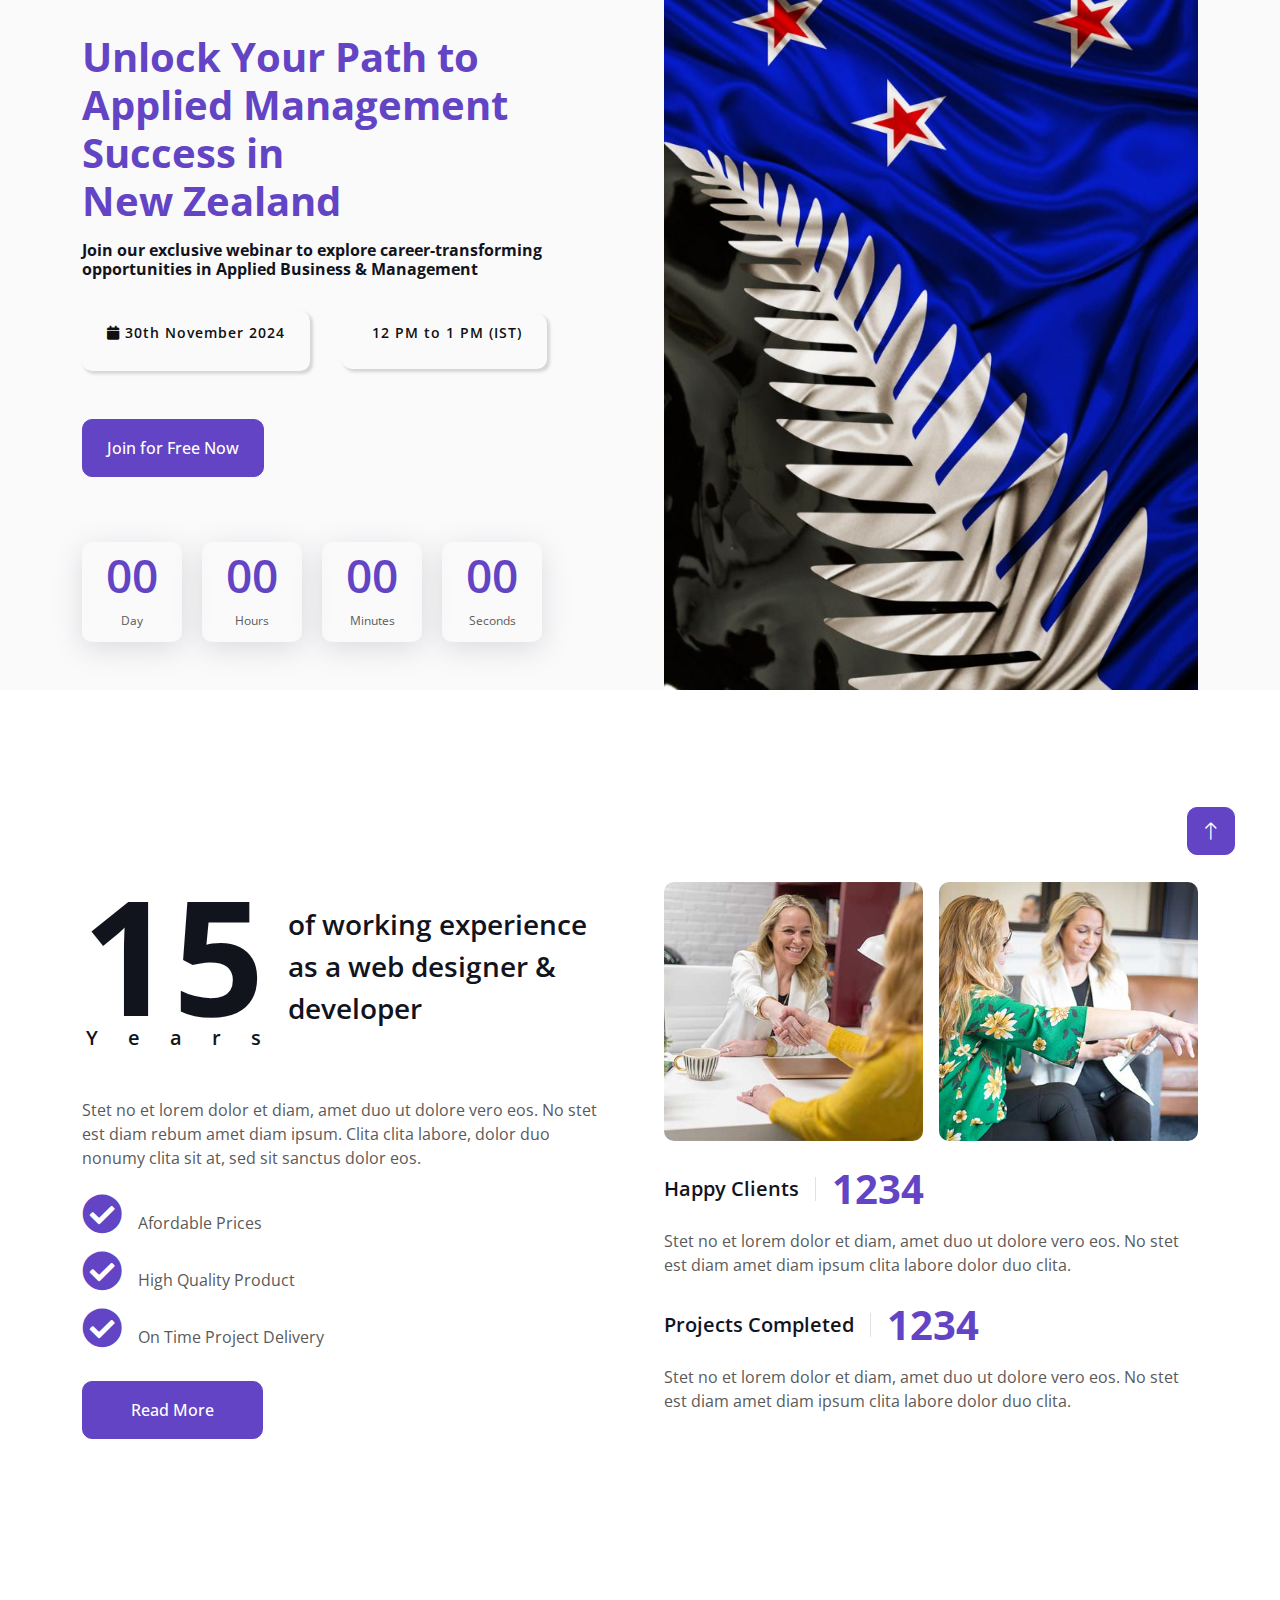
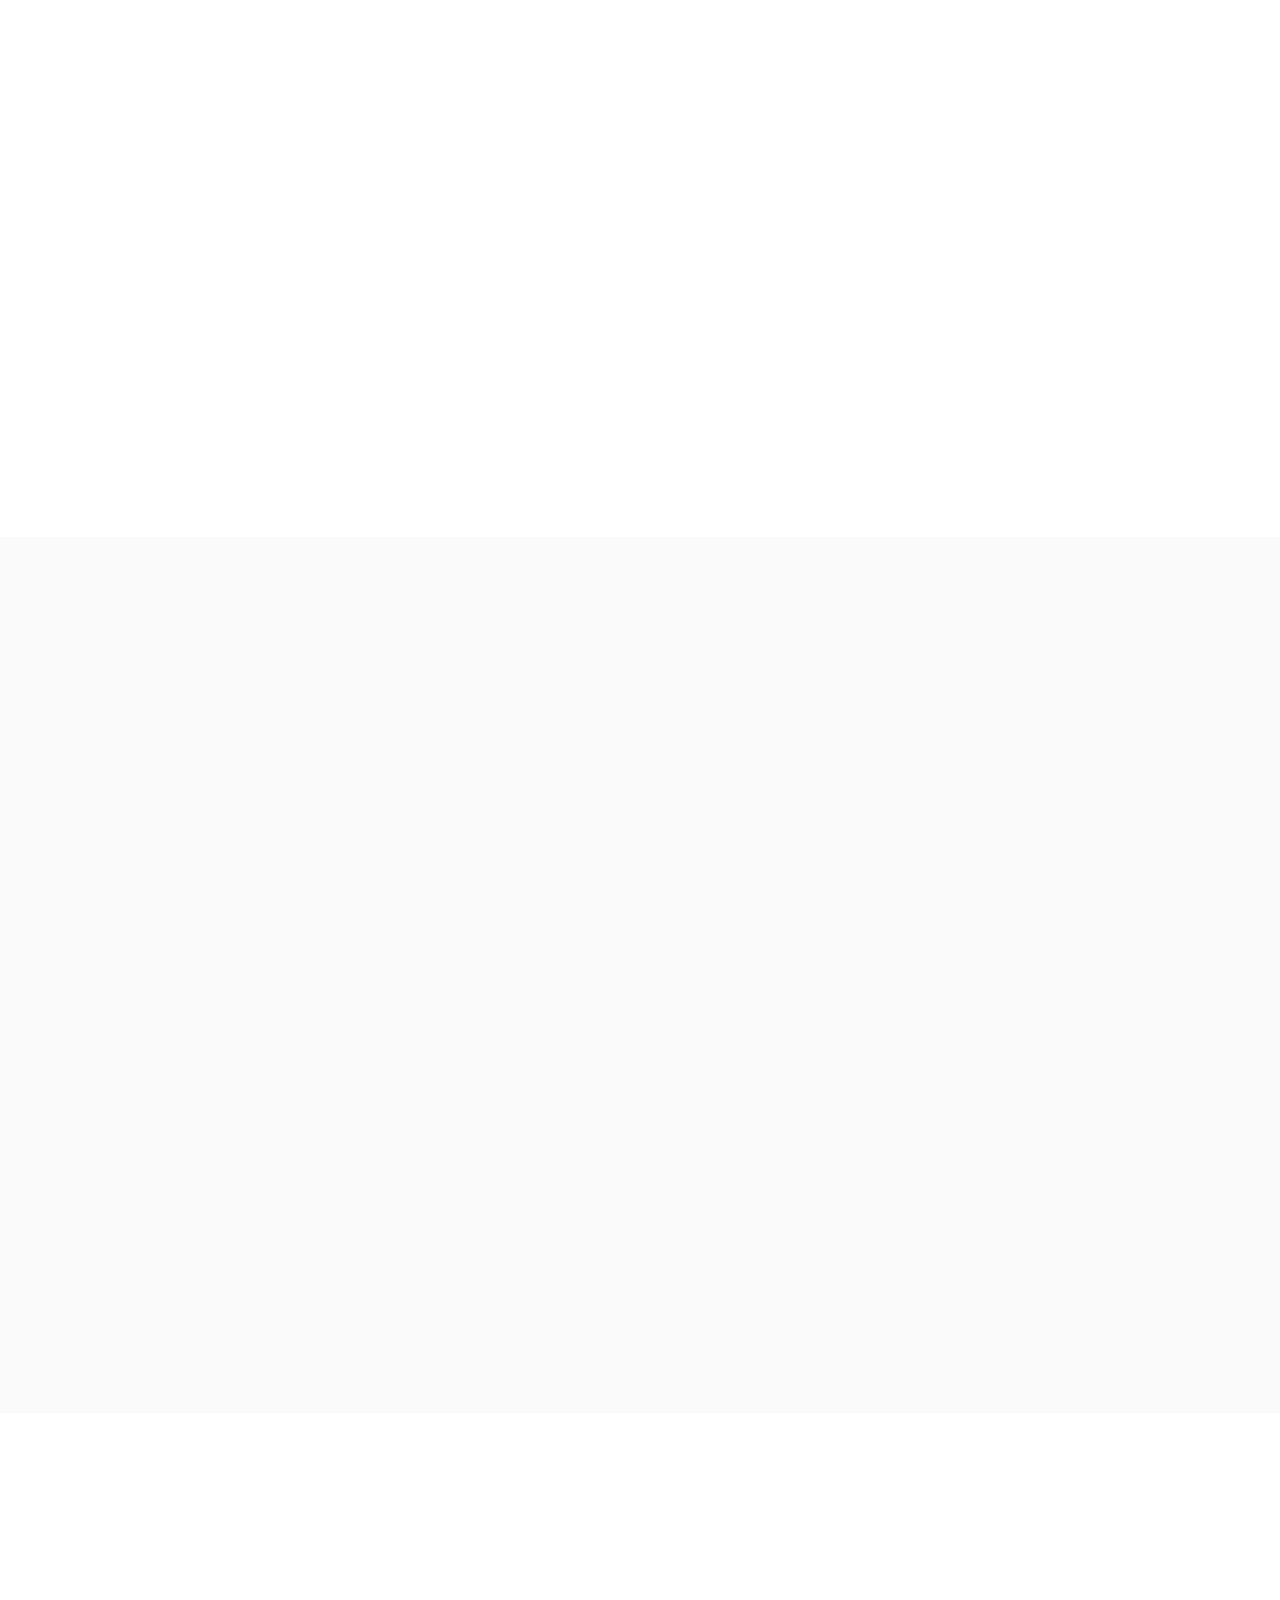
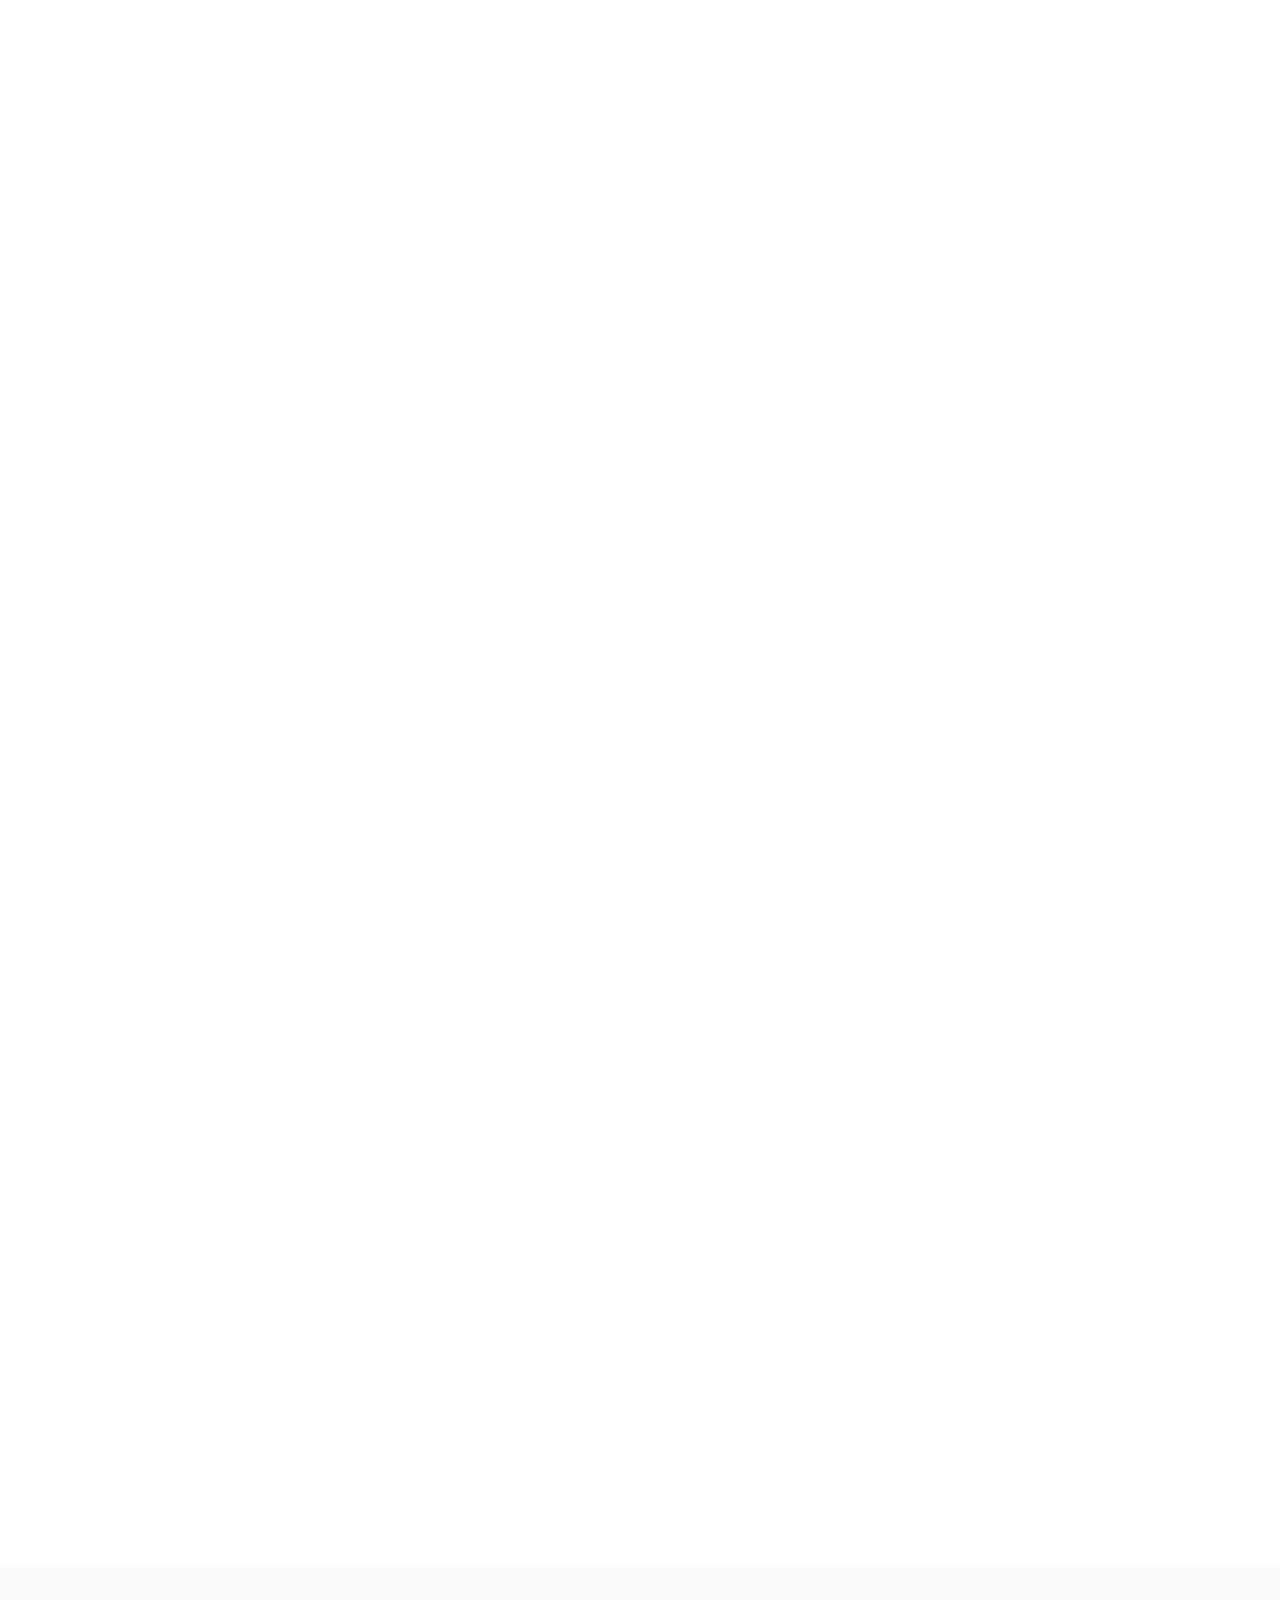
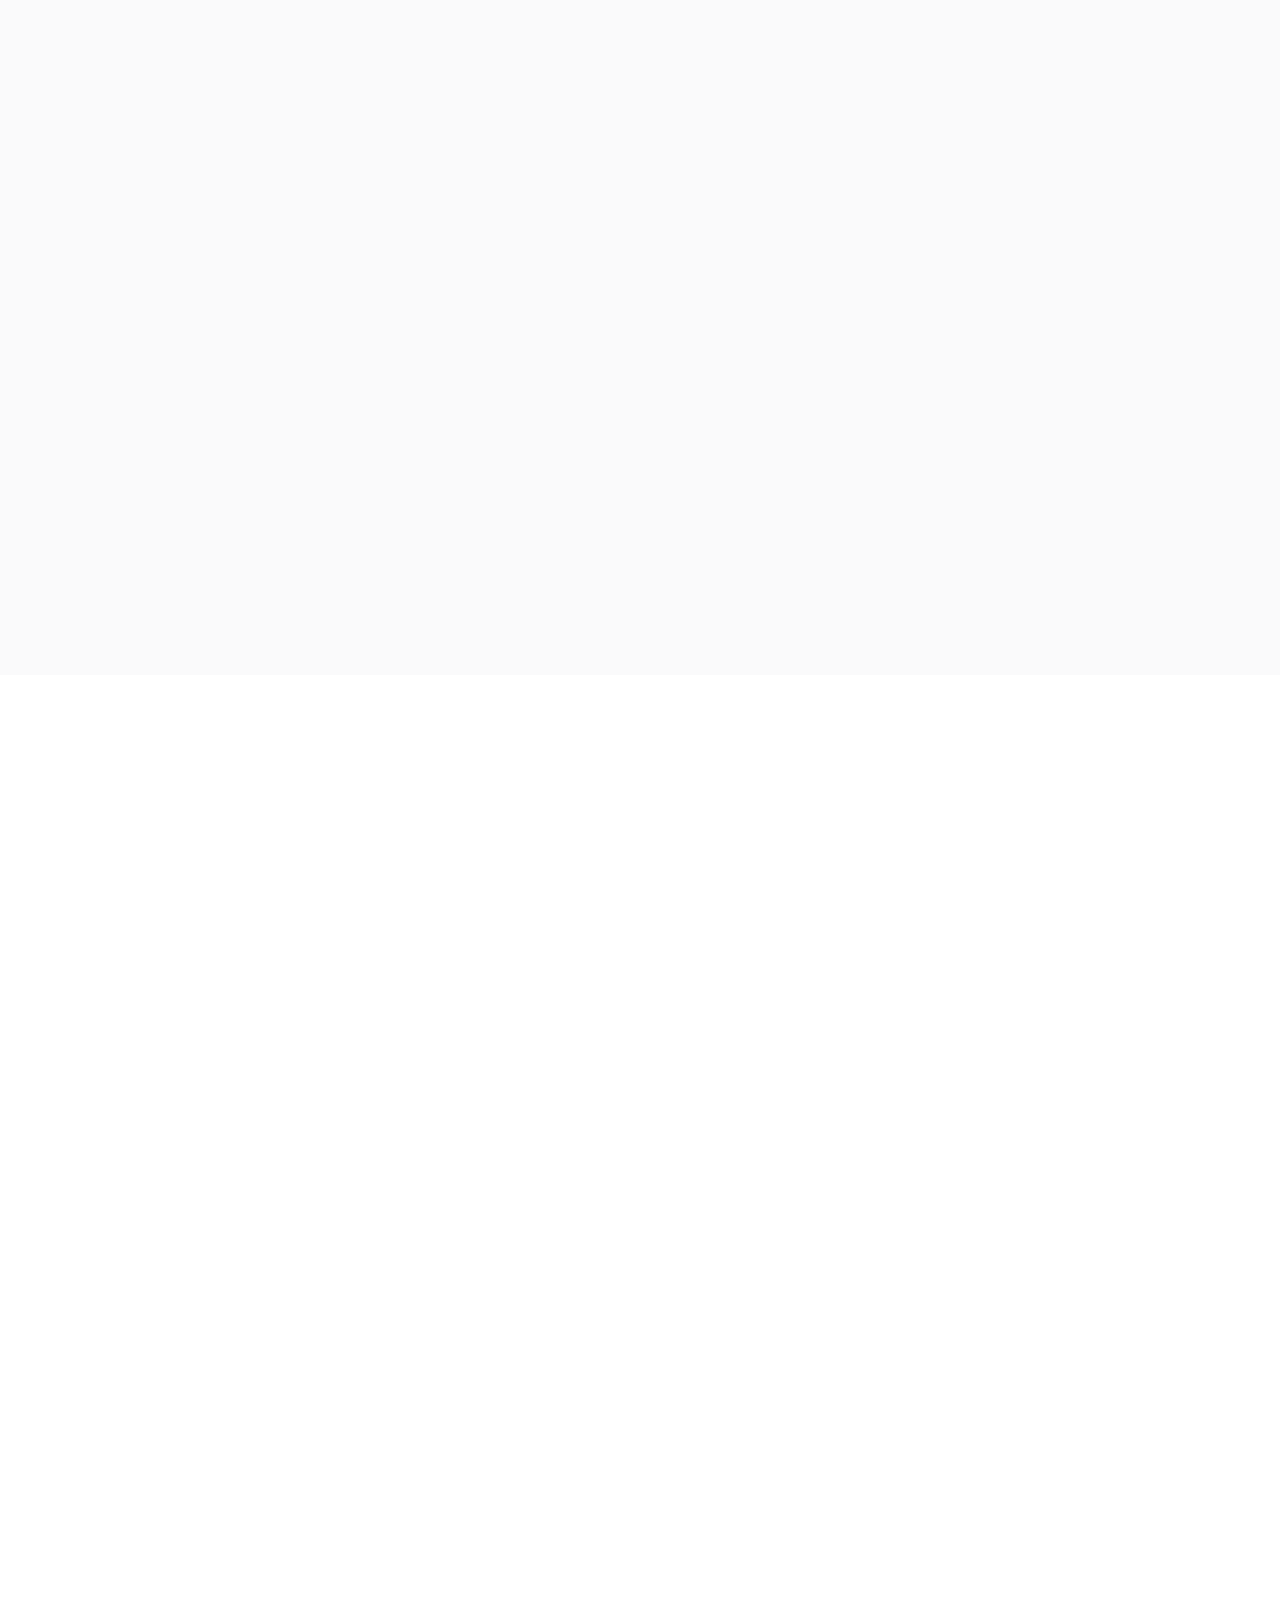
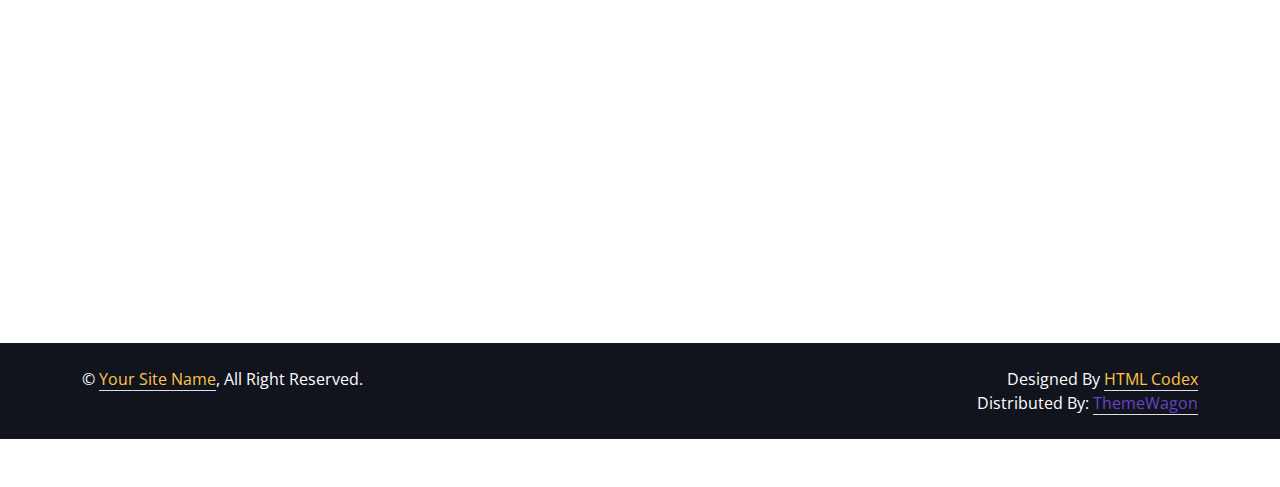
==== commit 0f18fe8a: "new" ====
--- a/index.html
+++ b/index.html
@@ -1,742 +1,716 @@
 <!DOCTYPE html>
 <html lang="en">
-    <head>
-        <!-- Title -->
-        <title>Study in New Zealand With Derrick Jones Management Experts</title>
-        <meta charset="UTF-8">
-        <meta name="viewport" content="width=device-width, initial-scale=1.0">
-        <meta http-equiv="X-UA-Compatible" content="ie=edge">
-        <meta name="author" content="Brex-Theme"/>
-        <!-- description -->
-        <meta
-            name="description"
-            content="Brex is a highly creative, modern, visually stunning and Bootstrap responsive multipurpose agency and portfolio HTML5 template."/>
-        <!-- keywords -->
-        <meta
-            name="keywords"
-            content="creative, modern, clean, bootstrap responsive, html5, css3, portfolio, blog, agency, templates, multipurpose, one page, corporate, start-up, studio, branding, designer, freelancer, carousel, parallax, photography, personal"/>
-        <!-- favicon -->
-        <link rel="shortcut icon" href="img/favicon.ico"/>
-        <!-- animation -->
-        <link rel="stylesheet" href="css/plugins/animate.css"/>
-        <!-- Animated Headlines -->
-        <link rel="stylesheet" href="css/plugins/animated-headlines.css">
-        <!-- bootstrap -->
-        <link rel="stylesheet" href="css/bootstrap.min.css"/>
-        <!-- font-awesome icon -->
-        <link
-            href="https://stackpath.bootstrapcdn.com/font-awesome/4.7.0/css/font-awesome.min.css"
-            rel="stylesheet">
-        <!-- Dosis Font -->
-        <link
-            href="https://fonts.googleapis.com/css?family=Dosis:200,300,400,500,600,700,800"
-            rel="stylesheet">
-        <!-- magnific popup -->
-        <link rel="stylesheet" href="css/plugins/magnific-popup.css"/>
-        <!-- Main Style -->
-        <link rel="stylesheet" href="css/main.css"/>
-    </head>
-
-    <body>
-        
-        <!-- <header>
-            
-            <div class="top-header">
-                <div class="container d-flex justify-content-between">
-                    <p>info@brex-theme.com</p>
-                    <div class="links">
-                        <a href="0#">Contact us</a>
-                        <a href="0#">
-                            <span>Terms &amp; Conditions</span></a>
-                    </div>
-                </div>
-            </div>
-           
-            <nav class="navbar navbar-expand-lg navbar-light bg-light">
-                <div class="container">
-                    <a class="navbar-brand" href="#"><img src="img/brex-logo.png" alt="brex-logo"></a>
-                    <button
-                        class="navbar-toggler"
-                        type="button"
-                        data-toggle="collapse"
-                        data-target="#navbarNav"
-                        aria-controls="navbarNav"
-                        aria-expanded="false"
-                        aria-label="Toggle navigation">
-                        <span class="navbar-toggler-icon"></span>
-                    </button>
-                    <div class="collapse navbar-collapse" id="navbarNav">
-                        <ul class="navbar-nav ml-auto" id="menu">
-                           
-                            <li class="nav-item dropdown">
-                                <a
-                                    class="nav-link "
-                                    href="#"
-                                    id="navbarDropdown"
-                                    role="button"
-                                    data-toggle="dropdown"
-                                    aria-haspopup="true"
-                                    aria-expanded="false">
-                                    Home
-                                    <span class="fa fa-angle-down"></span>
-                                </a>
-                                <div class="dropdown-menu" aria-labelledby="navbarDropdown">
-                                    <a class="dropdown-item" href="#">Home Light</a>
-                                    <a class="dropdown-item" href="dark/index.html">Home Dark</a>
-                                </div>
-                            </li>
-                           
-                            <li class="nav-item">
-                                <a class="nav-link" href="#about">About</a>
-                            </li>
-                            <li class="nav-item">
-                                <a class="nav-link" href="#services">Services</a>
-                            </li>
-                            <li class="nav-item">
-                                <a class="nav-link" href="#portfolio">Portfolio</a>
-                            </li>
-                            <li class="nav-item">
-                                <a class="nav-link" href="#testimonials">Testimonials</a>
-                            </li>
-                            <li class="nav-item">
-                                <a class="nav-link" href="#team">Team</a>
-                            </li>
-                            <li class="nav-item">
-                                <a class="nav-link" href="#price">Price</a>
-                            </li>
-                            <li class="nav-item">
-                                <a class="nav-link" href="#blog">Blog</a>
-                            </li>
-                            <li class="nav-item">
-                                <a class="nav-link" href="#contact">Contact us</a>
-                            </li>
-                        </ul>
-                    </div>
-                </div>
-            </nav>
-        </header> -->
-        
-        <!-- ======== Start Slider ======== -->
-        <section class="slider" id="slider">
-            <div class="slider-content text-center">
-                <h2>Brex</h2>
-                <h1 class="cd-headline clip is-full-width">
-                    <span class="cd-words-wrapper">
-                        <b class="is-visible">Creative Agency</b>
-                        <b>Free Icons Fonts</b>
-                        <b>Beautiful Design</b>
-                    </span>
-                </h1>
-
-                <p>Sed ut perspic iatis unde omnis iste natus error sit volup tatem accusa ntium
-                    dolore mque laudantium, totam rem aperiam
-                    <br>
-                    eaque ipsa quae ab illo invent ore ab
-                </p>
-
-                <div class="buttons">
-                    <a href="#0" class="btn-1">About us</a>
-                    <a href="#0" class="btn-2">Get Started</a>
-                </div>
-
-            </div>
-        </section>
-        <!-- ======== End Slider ======== -->
-
-        <!-- ======== Start About Us ======== -->
-        <section class="about-us" id="about">
+
+<head>
+    <meta charset="utf-8">
+    <title>Study in New Zealand With Derrick Jones Management Expert</title>
+    <meta content="width=device-width, initial-scale=1.0" name="viewport">
+    <meta content="" name="keywords">
+    <meta content="" name="description">
+
+    <!-- Favicon -->
+    <link href="img/favicon.ico" rel="icon">
+
+    <!-- Google Web Fonts -->
+    <link rel="preconnect" href="https://fonts.googleapis.com">
+    <link rel="preconnect" href="https://fonts.gstatic.com" crossorigin>
+    <link href="https://fonts.googleapis.com/css2?family=Open+Sans:wght@400;500;600;700;800&display=swap" rel="stylesheet"> 
+
+    <!-- Icon Font Stylesheet -->
+    <link href="https://cdnjs.cloudflare.com/ajax/libs/font-awesome/5.10.0/css/all.min.css" rel="stylesheet">
+    <link href="https://cdn.jsdelivr.net/npm/bootstrap-icons@1.4.1/font/bootstrap-icons.css" rel="stylesheet">
+
+    <!-- Libraries Stylesheet -->
+    <link href="lib/animate/animate.min.css" rel="stylesheet">
+    <link href="lib/lightbox/css/lightbox.min.css" rel="stylesheet">
+    <link href="lib/owlcarousel/assets/owl.carousel.min.css" rel="stylesheet">
+
+    <!-- Customized Bootstrap Stylesheet -->
+    <link href="css/bootstrap.min.css" rel="stylesheet">
+
+    <!-- Template Stylesheet -->
+    <link href="css/style.css" rel="stylesheet">
+    <link rel="stylesheet" href="css/customs.css">
+</head>
+
+<body data-bs-spy="scroll" data-bs-target=".navbar" data-bs-offset="51">
+    <!-- Spinner Start -->
+    <div id="spinner" class="show bg-white position-fixed translate-middle w-100 vh-100 top-50 start-50 d-flex align-items-center justify-content-center">
+        <div class="spinner-border text-primary" style="width: 3rem; height: 3rem;" role="status">
+            <span class="sr-only">Loading...</span>
+        </div>
+    </div>
+    <!-- Spinner End -->
+
+
+    <!-- Navbar Start 
+    <nav class="navbar navbar-expand-lg bg-white navbar-light fixed-top shadow py-lg-0 px-4 px-lg-5 wow fadeIn" data-wow-delay="0.1s">
+        <a href="index.html" class="navbar-brand d-block d-lg-none">
+            <h1 class="text-primary fw-bold m-0">ProMan</h1>
+        </a>
+        <button type="button" class="navbar-toggler" data-bs-toggle="collapse" data-bs-target="#navbarCollapse">
+            <span class="navbar-toggler-icon"></span>
+        </button>
+        <div class="collapse navbar-collapse justify-content-between py-4 py-lg-0" id="navbarCollapse">
+            <div class="navbar-nav ms-auto py-0">
+                <a href="#home" class="nav-item nav-link active">Home</a>
+                <a href="#about" class="nav-item nav-link">About</a>
+                <a href="#skill" class="nav-item nav-link">Skills</a>
+                <a href="#service" class="nav-item nav-link">Services</a>
+            </div>
+            <a href="index.html" class="navbar-brand bg-secondary py-3 px-4 mx-3 d-none d-lg-block">
+                <h1 class="text-primary fw-bold m-0">ProMan</h1>
+            </a>
+            <div class="navbar-nav me-auto py-0">
+                <a href="#project" class="nav-item nav-link">Projects</a>
+                <a href="#team" class="nav-item nav-link">Team</a>
+                <a href="#testimonial" class="nav-item nav-link">Testimonial</a>
+                <a href="#contact" class="nav-item nav-link">Contact</a>
+            </div>
+        </div>
+    </nav>
+     Navbar End -->
+
+
+    <!-- Header Start -->
+    <div class="container-fluid bg-light my-6 mt-0" id="home">
+        <div class="container">
+            <div class="row g-5 align-items-center">
+                <div class="col-lg-6 py-6 pb-0 pt-lg-0">
+                    <h3 class="text-primary mb-3">Unlock Your Path to Applied Management Success in <br> New Zealand</h3>
+                    <h1 class="display-3 mb-3">Join our exclusive webinar to explore career-transforming opportunities in Applied Business & Management</h1>
+                    <div class="date-time">
+                        <div>
+                            <p><i class="fa fa-calendar"></i> 30th November 2024</p>
+                        </div>
+                        <div>
+                            <p><i class="fa fa-clock-o"></i> 12 PM to 1 PM (IST)</p>
+                        </div>
+                    </div>
+                    <div class="d-flex align-items-center pt-5">
+                        <a href="" class="btn btn-primary py-3 px-4 me-5">Join for Free Now</a>
+                    </div>
+                    <div class="count-down-box">
+                        <div>
+                            <h3 class="day">00</h3>
+                            <p>Day</p>
+
+                        </div>
+                        <div>
+                            <h3 class="hour">00</h3>
+                            <p>Hours</p>
+                        </div>
+                        <div>
+                            <h3 class="min">00</h3>
+                            <p>Minutes</p>
+                        </div>
+                        <div>
+                            <h3 class="sec">00</h3>
+                            <p>Seconds</p>
+                        </div>
+                        
+                    </div>
+                </div>
+                <div class="col-lg-6">
+                    <img class="img-fluid" src="img/newzeland.jpg" alt="">
+                </div>
+            </div>
+        </div>
+    </div>
+    <!-- Header End -->
+
+
+    <!-- Video Modal Start -->
+    <div class="modal modal-video fade" id="videoModal" tabindex="-1" aria-labelledby="exampleModalLabel" aria-hidden="true">
+        <div class="modal-dialog">
+            <div class="modal-content rounded-0">
+                <div class="modal-header">
+                    <h3 class="modal-title" id="exampleModalLabel">Youtube Video</h3>
+                    <button type="button" class="btn-close" data-bs-dismiss="modal" aria-label="Close"></button>
+                </div>
+                <div class="modal-body">
+                    <!-- 16:9 aspect ratio -->
+                    <div class="ratio ratio-16x9">
+                        <iframe class="embed-responsive-item" src="" id="video" allowfullscreen allowscriptaccess="always"
+                            allow="autoplay"></iframe>
+                    </div>
+                </div>
+            </div>
+        </div>
+    </div>
+    <!-- Video Modal End -->
+
+
+    <!-- About Start -->
+    <div class="container-xxl py-6" id="about">
+        <div class="container">
+            <div class="row g-5">
+                <div class="col-lg-6 wow fadeInUp" data-wow-delay="0.1s">
+                    <div class="d-flex align-items-center mb-5">
+                        <div class="years flex-shrink-0 text-center me-4">
+                            <h1 class="display-1 mb-0">15</h1>
+                            <h5 class="mb-0">Years</h5>
+                        </div>
+                        <h3 class="lh-base mb-0">of working experience as a web designer & developer</h3>
+                    </div>
+                    <p class="mb-4">Stet no et lorem dolor et diam, amet duo ut dolore vero eos. No stet est diam rebum amet diam ipsum. Clita clita labore, dolor duo nonumy clita sit at, sed sit sanctus dolor eos.</p>
+                    <p class="mb-3"><i class="far fa-check-circle text-primary me-3"></i>Afordable Prices</p>
+                    <p class="mb-3"><i class="far fa-check-circle text-primary me-3"></i>High Quality Product</p>
+                    <p class="mb-3"><i class="far fa-check-circle text-primary me-3"></i>On Time Project Delivery</p>
+                    <a class="btn btn-primary py-3 px-5 mt-3" href="">Read More</a>
+                </div>
+                <div class="col-lg-6 wow fadeInUp" data-wow-delay="0.5s">
+                    <div class="row g-3 mb-4">
+                        <div class="col-sm-6">
+                            <img class="img-fluid rounded" src="img/about-1.jpg" alt="">
+                        </div>
+                        <div class="col-sm-6">
+                            <img class="img-fluid rounded" src="img/about-2.jpg" alt="">
+                        </div>
+                    </div>
+                    <div class="d-flex align-items-center mb-3">
+                        <h5 class="border-end pe-3 me-3 mb-0">Happy Clients</h5>
+                        <h2 class="text-primary fw-bold mb-0" data-toggle="counter-up">1234</h2>
+                    </div>
+                    <p class="mb-4">Stet no et lorem dolor et diam, amet duo ut dolore vero eos. No stet est diam amet diam ipsum clita labore dolor duo clita.</p>
+                    <div class="d-flex align-items-center mb-3">
+                        <h5 class="border-end pe-3 me-3 mb-0">Projects Completed</h5>
+                        <h2 class="text-primary fw-bold mb-0" data-toggle="counter-up">1234</h2>
+                    </div>
+                    <p class="mb-0">Stet no et lorem dolor et diam, amet duo ut dolore vero eos. No stet est diam amet diam ipsum clita labore dolor duo clita.</p>
+                </div>
+            </div>
+        </div>
+    </div>
+    <!-- About End -->
+
+
+    <!-- Expertise Start -->
+    <div class="container-xxl py-6 pb-5" id="skill">
+        <div class="container">
+            <div class="row g-5">
+                <div class="col-lg-6 wow fadeInUp" data-wow-delay="0.1s">
+                    <h1 class="display-5 mb-5">Skills & Experience</h1>
+                    <p class="mb-4">Stet no et lorem dolor et diam, amet duo ut dolore vero eos. No stet est diam rebum amet diam ipsum clita dolor duo clita sit.</p>
+                    <h3 class="mb-4">My Skills</h3>
+                    <div class="row align-items-center">
+                        <div class="col-md-6">
+                            <div class="skill mb-4">
+                                <div class="d-flex justify-content-between">
+                                    <h6 class="font-weight-bold">HTML</h6>
+                                    <h6 class="font-weight-bold">95%</h6>
+                                </div>
+                                <div class="progress">
+                                    <div class="progress-bar bg-primary" role="progressbar" aria-valuenow="95" aria-valuemin="0" aria-valuemax="100"></div>
+                                </div>
+                            </div>
+                            <div class="skill mb-4">
+                                <div class="d-flex justify-content-between">
+                                    <h6 class="font-weight-bold">CSS</h6>
+                                    <h6 class="font-weight-bold">85%</h6>
+                                </div>
+                                <div class="progress">
+                                    <div class="progress-bar bg-warning" role="progressbar" aria-valuenow="85" aria-valuemin="0" aria-valuemax="100"></div>
+                                </div>
+                            </div>
+                            <div class="skill mb-4">
+                                <div class="d-flex justify-content-between">
+                                    <h6 class="font-weight-bold">PHP</h6>
+                                    <h6 class="font-weight-bold">90%</h6>
+                                </div>
+                                <div class="progress">
+                                    <div class="progress-bar bg-danger" role="progressbar" aria-valuenow="90" aria-valuemin="0" aria-valuemax="100"></div>
+                                </div>
+                            </div>
+                        </div>
+                        <div class="col-md-6">
+                            <div class="skill mb-4">
+                                <div class="d-flex justify-content-between">
+                                    <h6 class="font-weight-bold">Javascript</h6>
+                                    <h6 class="font-weight-bold">90%</h6>
+                                </div>
+                                <div class="progress">
+                                    <div class="progress-bar bg-danger" role="progressbar" aria-valuenow="90" aria-valuemin="0" aria-valuemax="100"></div>
+                                </div>
+                            </div>
+                            <div class="skill mb-4">
+                                <div class="d-flex justify-content-between">
+                                    <h6 class="font-weight-bold">Angular JS</h6>
+                                    <h6 class="font-weight-bold">95%</h6>
+                                </div>
+                                <div class="progress">
+                                    <div class="progress-bar bg-dark" role="progressbar" aria-valuenow="95" aria-valuemin="0" aria-valuemax="100"></div>
+                                </div>
+                            </div>
+                            <div class="skill mb-4">
+                                <div class="d-flex justify-content-between">
+                                    <h6 class="font-weight-bold">Wordpress</h6>
+                                    <h6 class="font-weight-bold">85%</h6>
+                                </div>
+                                <div class="progress">
+                                    <div class="progress-bar bg-info" role="progressbar" aria-valuenow="85" aria-valuemin="0" aria-valuemax="100"></div>
+                                </div>
+                            </div>
+                        </div>
+                    </div>
+                </div>
+                <div class="col-lg-6 wow fadeInUp" data-wow-delay="0.5s">
+                    <ul class="nav nav-pills rounded border border-2 border-primary mb-5">
+                        <li class="nav-item w-50">
+                            <button class="nav-link w-100 py-3 fs-5 active" data-bs-toggle="pill" href="#tab-1">Experience</button>
+                        </li>
+                        <li class="nav-item w-50">
+                            <button class="nav-link w-100 py-3 fs-5" data-bs-toggle="pill" href="#tab-2">Education</button>
+                        </li>
+                    </ul>
+                    <div class="tab-content">
+                        <div id="tab-1" class="tab-pane fade show p-0 active">
+                            <div class="row gy-5 gx-4">
+                                <div class="col-sm-6">
+                                    <h5>UI Designer</h5>
+                                    <hr class="text-primary my-2">
+                                    <p class="text-primary mb-1">2000 - 2045</p>
+                                    <h6 class="mb-0">Apex Software Inc</h6>
+                                </div>
+                                <div class="col-sm-6">
+                                    <h5>Product Designer</h5>
+                                    <hr class="text-primary my-2">
+                                    <p class="text-primary mb-1">2000 - 2045</p>
+                                    <h6 class="mb-0">Apex Software Inc</h6>
+                                </div>
+                                <div class="col-sm-6">
+                                    <h5>Web Designer</h5>
+                                    <hr class="text-primary my-2">
+                                    <p class="text-primary mb-1">2000 - 2045</p>
+                                    <h6 class="mb-0">Apex Software Inc</h6>
+                                </div>
+                                <div class="col-sm-6">
+                                    <h5>Apps Designer</h5>
+                                    <hr class="text-primary my-2">
+                                    <p class="text-primary mb-1">2000 - 2045</p>
+                                    <h6 class="mb-0">Apex Software Inc</h6>
+                                </div>
+                            </div>
+                        </div>
+                        <div id="tab-2" class="tab-pane fade show p-0">
+                            <div class="row gy-5 gx-4">
+                                <div class="col-sm-6">
+                                    <h5>UI Design Course</h5>
+                                    <hr class="text-primary my-2">
+                                    <p class="text-primary mb-1">2000 - 2045</p>
+                                    <h6 class="mb-0">Cambridge University</h6>
+                                </div>
+                                <div class="col-sm-6">
+                                    <h5>IOS Development</h5>
+                                    <hr class="text-primary my-2">
+                                    <p class="text-primary mb-1">2000 - 2045</p>
+                                    <h6 class="mb-0">Cambridge University</h6>
+                                </div>
+                                <div class="col-sm-6">
+                                    <h5>Web Design</h5>
+                                    <hr class="text-primary my-2">
+                                    <p class="text-primary mb-1">2000 - 2045</p>
+                                    <h6 class="mb-0">Cambridge University</h6>
+                                </div>
+                                <div class="col-sm-6">
+                                    <h5>Apps Design</h5>
+                                    <hr class="text-primary my-2">
+                                    <p class="text-primary mb-1">2000 - 2045</p>
+                                    <h6 class="mb-0">Cambridge University</h6>
+                                </div>
+                            </div>
+                        </div>
+                    </div>
+                </div>
+            </div>
+        </div>
+    </div>
+    <!-- Expertise End -->
+
+
+    <!-- Service Start -->
+    <div class="container-fluid bg-light my-5 py-6" id="service">
+        <div class="container">
+            <div class="row g-5 mb-5 wow fadeInUp" data-wow-delay="0.1s">
+                <div class="col-lg-6">
+                    <h1 class="display-5 mb-0">My Services</h1>
+                </div>
+                <div class="col-lg-6 text-lg-end">
+                    <a class="btn btn-primary py-3 px-5" href="">Hire Me</a>
+                </div>
+            </div>
+            <div class="row g-4">
+                <div class="col-lg-6 wow fadeInUp" data-wow-delay="0.1s">
+                    <div class="service-item d-flex flex-column flex-sm-row bg-white rounded h-100 p-4 p-lg-5">
+                        <div class="bg-icon flex-shrink-0 mb-3">
+                            <i class="fa fa-crop-alt fa-2x text-dark"></i>
+                        </div>
+                        <div class="ms-sm-4">
+                            <h4 class="mb-3">Creative Design</h4>
+                            <h6 class="mb-3">Start from <span class="text-primary">$199</span></h6>
+                            <span>Stet lorem dolor diam amet vero eos. No stet est diam amet diam ipsum. Clita dolor duo clita sit sed sit dolor eos.</span>
+                        </div>
+                    </div>
+                </div>
+                <div class="col-lg-6 wow fadeInUp" data-wow-delay="0.3s">
+                    <div class="service-item d-flex flex-column flex-sm-row bg-white rounded h-100 p-4 p-lg-5">
+                        <div class="bg-icon flex-shrink-0 mb-3">
+                            <i class="fa fa-code-branch fa-2x text-dark"></i>
+                        </div>
+                        <div class="ms-sm-4">
+                            <h4 class="mb-3">Graphic Design</h4>
+                            <h6 class="mb-3">Start from <span class="text-primary">$199</span></h6>
+                            <span>Stet lorem dolor diam amet vero eos. No stet est diam amet diam ipsum. Clita dolor duo clita sit sed sit dolor eos.</span>
+                        </div>
+                    </div>
+                </div>
+                <div class="col-lg-6 wow fadeInUp" data-wow-delay="0.1s">
+                    <div class="service-item d-flex flex-column flex-sm-row bg-white rounded h-100 p-4 p-lg-5">
+                        <div class="bg-icon flex-shrink-0 mb-3">
+                            <i class="fa fa-code fa-2x text-dark"></i>
+                        </div>
+                        <div class="ms-sm-4">
+                            <h4 class="mb-3">Web Design</h4>
+                            <h6 class="mb-3">Start from <span class="text-primary">$199</span></h6>
+                            <span>Stet lorem dolor diam amet vero eos. No stet est diam amet diam ipsum. Clita dolor duo clita sit sed sit dolor eos.</span>
+                        </div>
+                    </div>
+                </div>
+                <div class="col-lg-6 wow fadeInUp" data-wow-delay="0.3s">
+                    <div class="service-item d-flex flex-column flex-sm-row bg-white rounded h-100 p-4 p-lg-5">
+                        <div class="bg-icon flex-shrink-0 mb-3">
+                            <i class="fa fa-laptop-code fa-2x text-dark"></i>
+                        </div>
+                        <div class="ms-sm-4">
+                            <h4 class="mb-3">UI/UX Design</h4>
+                            <h6 class="mb-3">Start from <span class="text-primary">$199</span></h6>
+                            <span>Stet lorem dolor diam amet vero eos. No stet est diam amet diam ipsum. Clita dolor duo clita sit sed sit dolor eos.</span>
+                        </div>
+                    </div>
+                </div>
+            </div>
+        </div>
+    </div>
+    <!-- Service End -->
+
+
+    <!-- Projects Start -->
+    <div class="container-xxl py-6 pt-5" id="project">
+        <div class="container">
+            <div class="row g-5 mb-5 align-items-center wow fadeInUp" data-wow-delay="0.1s">
+                <div class="col-lg-6">
+                    <h1 class="display-5 mb-0">My Projects</h1>
+                </div>
+                <div class="col-lg-6 text-lg-end">
+                    <ul class="list-inline mx-n3 mb-0" id="portfolio-flters">
+                        <li class="mx-3 active" data-filter="*">All Projects</li>
+                        <li class="mx-3" data-filter=".first">UI/UX Design</li>
+                        <li class="mx-3" data-filter=".second">Graphic Design</li>
+                    </ul>
+                </div>
+            </div>
+            <div class="row g-4 portfolio-container wow fadeInUp" data-wow-delay="0.1s">
+                <div class="col-lg-4 col-md-6 portfolio-item first">
+                    <div class="portfolio-img rounded overflow-hidden">
+                        <img class="img-fluid" src="img/project-1.jpg" alt="">
+                        <div class="portfolio-btn">
+                            <a class="btn btn-lg-square btn-outline-secondary border-2 mx-1" href="img/project-1.jpg" data-lightbox="portfolio"><i class="fa fa-eye"></i></a>
+                            <a class="btn btn-lg-square btn-outline-secondary border-2 mx-1" href=""><i class="fa fa-link"></i></a>
+                        </div>
+                    </div>
+                </div>
+                <div class="col-lg-4 col-md-6 portfolio-item second">
+                    <div class="portfolio-img rounded overflow-hidden">
+                        <img class="img-fluid" src="img/project-2.jpg" alt="">
+                        <div class="portfolio-btn">
+                            <a class="btn btn-lg-square btn-outline-secondary border-2 mx-1" href="img/project-2.jpg" data-lightbox="portfolio"><i class="fa fa-eye"></i></a>
+                            <a class="btn btn-lg-square btn-outline-secondary border-2 mx-1" href=""><i class="fa fa-link"></i></a>
+                        </div>
+                    </div>
+                </div>
+                <div class="col-lg-4 col-md-6 portfolio-item first">
+                    <div class="portfolio-img rounded overflow-hidden">
+                        <img class="img-fluid" src="img/project-3.jpg" alt="">
+                        <div class="portfolio-btn">
+                            <a class="btn btn-lg-square btn-outline-secondary border-2 mx-1" href="img/project-3.jpg" data-lightbox="portfolio"><i class="fa fa-eye"></i></a>
+                            <a class="btn btn-lg-square btn-outline-secondary border-2 mx-1" href=""><i class="fa fa-link"></i></a>
+                        </div>
+                    </div>
+                </div>
+                <div class="col-lg-4 col-md-6 portfolio-item second">
+                    <div class="portfolio-img rounded overflow-hidden">
+                        <img class="img-fluid" src="img/project-4.jpg" alt="">
+                        <div class="portfolio-btn">
+                            <a class="btn btn-lg-square btn-outline-secondary border-2 mx-1" href="img/project-4.jpg" data-lightbox="portfolio"><i class="fa fa-eye"></i></a>
+                            <a class="btn btn-lg-square btn-outline-secondary border-2 mx-1" href=""><i class="fa fa-link"></i></a>
+                        </div>
+                    </div>
+                </div>
+                <div class="col-lg-4 col-md-6 portfolio-item first">
+                    <div class="portfolio-img rounded overflow-hidden">
+                        <img class="img-fluid" src="img/project-5.jpg" alt="">
+                        <div class="portfolio-btn">
+                            <a class="btn btn-lg-square btn-outline-secondary border-2 mx-1" href="img/project-5.jpg" data-lightbox="portfolio"><i class="fa fa-eye"></i></a>
+                            <a class="btn btn-lg-square btn-outline-secondary border-2 mx-1" href=""><i class="fa fa-link"></i></a>
+                        </div>
+                    </div>
+                </div>
+                <div class="col-lg-4 col-md-6 portfolio-item second">
+                    <div class="portfolio-img rounded overflow-hidden">
+                        <img class="img-fluid" src="img/project-6.jpg" alt="">
+                        <div class="portfolio-btn">
+                            <a class="btn btn-lg-square btn-outline-secondary border-2 mx-1" href="img/project-6.jpg" data-lightbox="portfolio"><i class="fa fa-eye"></i></a>
+                            <a class="btn btn-lg-square btn-outline-secondary border-2 mx-1" href=""><i class="fa fa-link"></i></a>
+                        </div>
+                    </div>
+                </div>
+            </div>
+        </div>
+    </div>
+    <!-- Projects End -->
+
+
+    <!-- Team Start -->
+    <div class="container-xxl py-6 pb-5" id="team">
+        <div class="container">
+            <div class="row g-5 mb-5 wow fadeInUp" data-wow-delay="0.1s">
+                <div class="col-lg-6">
+                    <h1 class="display-5 mb-0">Team Members</h1>
+                </div>
+                <div class="col-lg-6 text-lg-end">
+                    <a class="btn btn-primary py-3 px-5" href="">Contact Us</a>
+                </div>
+            </div>
+            <div class="row g-4">
+                <div class="col-lg-4 col-md-6 wow fadeInUp" data-wow-delay="0.1s">
+                    <div class="team-item position-relative">
+                        <img class="img-fluid rounded" src="img/team-1.jpg" alt="">
+                        <div class="team-text bg-white rounded-end p-4">
+                            <div>
+                                <h5>Full Name</h5>
+                                <span>Designer</span>
+                            </div>
+                            <i class="fa fa-arrow-right fa-2x text-primary"></i>
+                        </div>
+                    </div>
+                </div>
+                <div class="col-lg-4 col-md-6 wow fadeInUp" data-wow-delay="0.3s">
+                    <div class="team-item position-relative">
+                        <img class="img-fluid rounded" src="img/team-2.jpg" alt="">
+                        <div class="team-text bg-white rounded-end p-4">
+                            <div>
+                                <h5>Full Name</h5>
+                                <span>Designer</span>
+                            </div>
+                            <i class="fa fa-arrow-right fa-2x text-primary"></i>
+                        </div>
+                    </div>
+                </div>
+                <div class="col-lg-4 col-md-6 wow fadeInUp" data-wow-delay="0.5s">
+                    <div class="team-item position-relative">
+                        <img class="img-fluid rounded" src="img/team-3.jpg" alt="">
+                        <div class="team-text bg-white rounded-end p-4">
+                            <div>
+                                <h5>Full Name</h5>
+                                <span>Designer</span>
+                            </div>
+                            <i class="fa fa-arrow-right fa-2x text-primary"></i>
+                        </div>
+                    </div>
+                </div>
+            </div>
+        </div>
+    </div>
+    <!-- Team End -->
+
+
+    <!-- Testimonial Start -->
+    <div class="container-fluid bg-light py-5 my-5" id="testimonial">
+        <div class="container-fluid py-5">
+            <h1 class="display-5 text-center mb-5 wow fadeInUp" data-wow-delay="0.1s">Testimonial</h1>
+            <div class="row justify-content-center">
+                <div class="col-lg-3 d-none d-lg-block">
+                    <div class="testimonial-left h-100">
+                        <img class="img-fluid wow fadeIn" data-wow-delay="0.1s" src="img/testimonial-1.jpg" alt="">
+                        <img class="img-fluid wow fadeIn" data-wow-delay="0.3s" src="img/testimonial-2.jpg" alt="">
+                        <img class="img-fluid wow fadeIn" data-wow-delay="0.5s" src="img/testimonial-3.jpg" alt="">
+                    </div>
+                </div>
+                <div class="col-lg-6 wow fadeInUp" data-wow-delay="0.5s">
+                    <div class="owl-carousel testimonial-carousel">
+                        <div class="testimonial-item text-center">
+                            <div class="position-relative mb-5">
+                                <img class="img-fluid rounded-circle border border-secondary p-2 mx-auto" src="img/testimonial-1.jpg" alt="">
+                                <div class="testimonial-icon">
+                                    <i class="fa fa-quote-left text-primary"></i>
+                                </div>
+                            </div>
+                            <p class="fs-5 fst-italic">Dolores sed duo clita tempor justo dolor et stet lorem kasd labore dolore lorem ipsum. At lorem lorem magna ut et, nonumy et labore et tempor diam tempor erat.</p>
+                            <hr class="w-25 mx-auto">
+                            <h5>Client Name</h5>
+                            <span>Profession</span>
+                        </div>
+                        <div class="testimonial-item text-center">
+                            <div class="position-relative mb-5">
+                                <img class="img-fluid rounded-circle border border-secondary p-2 mx-auto" src="img/testimonial-2.jpg" alt="">
+                                <div class="testimonial-icon">
+                                    <i class="fa fa-quote-left text-primary"></i>
+                                </div>
+                            </div>
+                            <p class="fs-5 fst-italic">Dolores sed duo clita tempor justo dolor et stet lorem kasd labore dolore lorem ipsum. At lorem lorem magna ut et, nonumy et labore et tempor diam tempor erat.</p>
+                            <hr class="w-25 mx-auto">
+                            <h5>Client Name</h5>
+                            <span>Profession</span>
+                        </div>
+                        <div class="testimonial-item text-center">
+                            <div class="position-relative mb-5">
+                                <img class="img-fluid rounded-circle border border-secondary p-2 mx-auto" src="img/testimonial-3.jpg" alt="">
+                                <div class="testimonial-icon">
+                                    <i class="fa fa-quote-left text-primary"></i>
+                                </div>
+                            </div>
+                            <p class="fs-5 fst-italic">Dolores sed duo clita tempor justo dolor et stet lorem kasd labore dolore lorem ipsum. At lorem lorem magna ut et, nonumy et labore et tempor diam tempor erat.</p>
+                            <hr class="w-25 mx-auto">
+                            <h5>Client Name</h5>
+                            <span>Profession</span>
+                        </div>
+                    </div>
+                </div>
+                <div class="col-lg-3 d-none d-lg-block">
+                    <div class="testimonial-right h-100">
+                        <img class="img-fluid wow fadeIn" data-wow-delay="0.1s" src="img/testimonial-1.jpg" alt="">
+                        <img class="img-fluid wow fadeIn" data-wow-delay="0.3s" src="img/testimonial-2.jpg" alt="">
+                        <img class="img-fluid wow fadeIn" data-wow-delay="0.5s" src="img/testimonial-3.jpg" alt="">
+                    </div>
+                </div>
+            </div>
+        </div>
+    </div>
+    <!-- Testimonial End -->
+
+
+    <!-- Contact Start -->
+    <div class="container-xxl pb-5" id="contact">
+        <div class="container py-5">
+            <div class="row g-5 mb-5 wow fadeInUp" data-wow-delay="0.1s">
+                <div class="col-lg-6">
+                    <h1 class="display-5 mb-0">Let's Work Together</h1>
+                </div>
+                <div class="col-lg-6 text-lg-end">
+                    <a class="btn btn-primary py-3 px-5" href="">Say Hello</a>
+                </div>
+            </div>
+            <div class="row g-5">
+                <div class="col-lg-5 col-md-6 wow fadeInUp" data-wow-delay="0.1s">
+                    <p class="mb-2">My office:</p>
+                    <h3 class="fw-bold">123 Street, New York, USA</h3>
+                    <hr class="w-100">
+                    <p class="mb-2">Call me:</p>
+                    <h3 class="fw-bold">+012 345 6789</h3>
+                    <hr class="w-100">
+                    <p class="mb-2">Mail me:</p>
+                    <h3 class="fw-bold">info@example.com</h3>
+                    <hr class="w-100">
+                    <p class="mb-2">Follow me:</p>
+                    <div class="d-flex pt-2">
+                        <a class="btn btn-square btn-primary me-2" href=""><i class="fab fa-twitter"></i></a>
+                        <a class="btn btn-square btn-primary me-2" href=""><i class="fab fa-facebook-f"></i></a>
+                        <a class="btn btn-square btn-primary me-2" href=""><i class="fab fa-youtube"></i></a>
+                        <a class="btn btn-square btn-primary me-2" href=""><i class="fab fa-linkedin-in"></i></a>
+                    </div>
+                </div>
+                <div class="col-lg-7 col-md-6 wow fadeInUp" data-wow-delay="0.5s">
+                    <p class="mb-4">The contact form is currently inactive. Get a functional and working contact form with Ajax & PHP in a few minutes. Just copy and paste the files, add a little code and you're done. <a href="https://htmlcodex.com/contact-form">Download Now</a>.</p>
+                    <form>
+                        <div class="row g-3">
+                            <div class="col-md-6">
+                                <div class="form-floating">
+                                    <input type="text" class="form-control" id="name" placeholder="Your Name">
+                                    <label for="name">Your Name</label>
+                                </div>
+                            </div>
+                            <div class="col-md-6">
+                                <div class="form-floating">
+                                    <input type="email" class="form-control" id="email" placeholder="Your Email">
+                                    <label for="email">Your Email</label>
+                                </div>
+                            </div>
+                            <div class="col-12">
+                                <div class="form-floating">
+                                    <input type="text" class="form-control" id="subject" placeholder="Subject">
+                                    <label for="subject">Subject</label>
+                                </div>
+                            </div>
+                            <div class="col-12">
+                                <div class="form-floating">
+                                    <textarea class="form-control" placeholder="Leave a message here" id="message" style="height: 100px"></textarea>
+                                    <label for="message">Message</label>
+                                </div>
+                            </div>
+                            <div class="col-12">
+                                <button class="btn btn-primary py-3 px-5" type="submit">Send Message</button>
+                            </div>
+                        </div>
+                    </form>
+                </div>
+            </div>
+        </div>
+    </div>
+    <!-- Contact End -->
+
+
+    <!-- Map Start -->
+    <div class="container-xxl pt-5 px-0 wow fadeInUp" data-wow-delay="0.1s">
+        <div class="container-xxl pt-5 px-0">
+            <div class="bg-dark">
+                <iframe
+                src="https://www.google.com/maps/embed?pb=!1m18!1m12!1m3!1d3001156.4288297426!2d-78.01371936852176!3d42.72876761954724!2m3!1f0!2f0!3f0!3m2!1i1024!2i768!4f13.1!3m3!1m2!1s0x4ccc4bf0f123a5a9%3A0xddcfc6c1de189567!2sNew%20York%2C%20USA!5e0!3m2!1sen!2sbd!4v1603794290143!5m2!1sen!2sbd"
+                frameborder="0" style="width: 100%; height: 450px; border:0;" allowfullscreen="" aria-hidden="false"
+                tabindex="0"></iframe>
+            </div>
+        </div>
+    </div>
+    <!-- Map End -->
+
+
+    <!-- Copyright Start -->
+    <div class="container-fluid bg-dark text-white py-4">
             <div class="container">
                 <div class="row">
-                    <div class="col-md-7 col-lg-6">
-                        <div class="about-us-content">
-                            <div class="heading">
-                                <h2>About us</h2>
-                                <p class="sub-heading">We see what others don’t see</p>
-                            </div>
-                            <p>Keep a personal touch while removing manual tasks from your to-do list.
-                                Pre-built marketing automation creates room to focus on strategy. Welcome,
-                                re-engage, and follow up with the people who matter to you. If you're new to
-                                marketing automation, get up to speed with one of our nifty guides: What is
-                                Marketing Automation?</p>
-                            <div class="buttons">
-                                <a href="#0" class="btn-1">Contac us</a>
-                                <a href="#0" class="btn-2">Contac us</a>
-                            </div>
-                        </div>
-                    </div>
-
-                    <div class="col-md-5 col-lg-6 about-img">
-                        <img src="http://via.placeholder.com/500x300" alt="" class="img-fluid">
-                    </div>
-                </div>
-            </div>
-        </section>
-        <!-- ======== End About Us ======== -->
-
-        <!-- ======== Start Our Services ======== -->
-        <section class="our-services" id="services">
-            <div class="container">
-                <div class="heading">
-                    <h2>Our Services</h2>
-                    <p class="sub-heading">We see what others don’t see</p>
-                </div>
-                <div class="row">
-                    <!-- Box-1 -->
-                    <div class="col-md-6 col-lg-4 box">
-                        <h3>
-                            <span class="fa fa-cog"></span>Responsive</h3>
-                        <p>Your website works on any device: desktop, tablet or mobile and any device</p>
-                    </div>
-                    <!-- Box-2 -->
-                    <div class="col-md-6 col-lg-4 box">
-                        <h3>
-                            <span class="fa fa-crop icon-2"></span>Customizable</h3>
-                        <p>Your website works on any device: desktop, tablet or mobile and any device</p>
-                    </div>
-                    <!-- Box-3 -->
-                    <div class="col-md-6 col-lg-4 box">
-                        <h3>
-                            <span class="fa fa-cubes icon-3"></span>UI Kit</h3>
-                        <p>Your website works on any device: desktop, tablet or mobile and any device</p>
-                    </div>
-                    <!-- Box-4 -->
-                    <div class="col-md-6 col-lg-4 box">
-                        <h3>
-                            <span class="fa fa-pie-chart icon-4"></span>Lego Base</h3>
-                        <p>Your website works on any device: desktop, tablet or mobile and any device</p>
-                    </div>
-                    <!-- Box-5 -->
-                    <div class="col-md-6 col-lg-4 box">
-                        <h3>
-                            <span class="fa fa-code icon-5"></span>Clean Code</h3>
-                        <p>Your website works on any device: desktop, tablet or mobile and any device</p>
-                    </div>
-                    <!-- Box-6 -->
-                    <div class="col-md-6 col-lg-4 box">
-                        <h3>
-                            <span class="fa fa-bar-chart icon-6"></span>Support</h3>
-                        <p>Your website works on any device: desktop, tablet or mobile and any device</p>
-                    </div>
-                </div>
-            </div>
-        </section>
-
-        <!-- ======== End Our Services ======== -->
-
-        <!-- ======== Start Portfolio ======== -->
-        <section class="portfolio" id="portfolio">
-            <div class="container">
-                <div class="heading">
-                    <h2>Portfolio</h2>
-                    <p class="sub-heading">We see what others don’t see</p>
-                </div>
-                <div class="row">
-                    <div class="col-sm-12">
-                        <div class="button-group filter-button-group">
-                            <button data-filter="*">All</button>
-                            <button data-filter=".marketing">Marketing</button>
-                            <button data-filter=".design">Design</button>
-                            <button data-filter=".development">Development</button>
-                        </div>
-                    </div>
-                </div>
-                <div class="row grid">
-                    <!-- Image-1 -->
-                    <div class="col-md-4 grid-item marketing">
-                        <div class="single-portfolio-item ">
-                            <img src="http://via.placeholder.com/400x300" alt="" class="img-fluid">
-                            <div class="overlay">
-                                <a href="http://via.placeholder.com/400x300" class="image-link">
-                                    <span class="fa fa-eye"></span></a>
-                            </div>
-                        </div>
-                    </div>
-                    <!-- Image-2 -->
-                    <div class="col-md-4 grid-item marketing">
-                        <div class="single-portfolio-item">
-                            <img src="http://via.placeholder.com/400x300" alt="" class="img-fluid">
-                            <div class="overlay">
-                                <a href="http://via.placeholder.com/400x300" class="image-link">
-                                    <span class="fa fa-eye"></span></a>
-                            </div>
-                        </div>
-                    </div>
-                    <!-- Image-3 -->
-                    <div class="col-md-4 grid-item design">
-                        <div class="single-portfolio-item">
-                            <img src="http://via.placeholder.com/400x300" alt="" class="img-fluid">
-                            <div class="overlay">
-                                <a href="http://via.placeholder.com/400x300" class="image-link">
-                                    <span class="fa fa-eye"></span></a>
-                            </div>
-                        </div>
-                    </div>
-                    <!-- Image-4 -->
-                    <div class="col-md-4 grid-item design">
-                        <div class="single-portfolio-item">
-                            <img src="http://via.placeholder.com/400x300" alt="" class="img-fluid">
-                            <div class="overlay">
-                                <a href="http://via.placeholder.com/400x300" class="image-link">
-                                    <span class="fa fa-eye"></span></a>
-                            </div>
-                        </div>
-                    </div>
-                    <!-- Image-5 -->
-                    <div class="col-md-4 grid-item development">
-                        <div class="single-portfolio-item">
-                            <img src="http://via.placeholder.com/400x300" alt="" class="img-fluid">
-                            <div class="overlay">
-                                <a href="http://via.placeholder.com/400x300" class="image-link">
-                                    <span class="fa fa-eye"></span></a>
-                            </div>
-                        </div>
-                    </div>
-                    <!-- Image-6 -->
-                    <div class="col-md-4 grid-item development">
-                        <div class="single-portfolio-item">
-                            <img src="http://via.placeholder.com/400x300" alt="" class="img-fluid">
-                            <div class="overlay">
-                                <a href="http://via.placeholder.com/400x300" class="image-link">
-                                    <span class="fa fa-eye"></span></a>
-                            </div>
-                        </div>
-                    </div>
-                </div>
-
-            </div>
-        </section>
-
-        <!-- ======== End Portfolio ======== -->
-
-        <!-- ======== Start Some facts ======== -->
-        <section class="some-facts">
-            <div class="container text-center">
-                <div class="row">
-                    <!-- Box-1 -->
-                    <div class="col-lg-3 col-md-6">
-                        <div class="items">
-                            <span class="fa fa-skyatlas"></span>
-                            <h3>
-                                <span class="counter">765</span></h3>
-                            <div class="line mx-auto"></div>
-                            <h4>Elegant Design</h4>
-                        </div>
-                    </div>
-                    <!-- Box-2 -->
-                    <div class="col-lg-3 col-md-6">
-                        <div class="items">
-                            <span class="fa fa-heart-o"></span>
-                            <h3>
-                                <span class="counter">265</span></h3>
-                            <div class="line mx-auto"></div>
-                            <h4>Elegant Design</h4>
-                        </div>
-                    </div>
-                    <!-- Box-3 -->
-                    <div class="col-lg-3 col-md-6">
-                        <div class="items">
-                            <span class="fa fa-globe"></span>
-                            <h3>
-                                <span class="counter">2300</span></h3>
-                            <div class="line mx-auto"></div>
-                            <h4>Elegant Design</h4>
-                        </div>
-                    </div>
-                    <!-- Box-4 -->
-                    <div class="col-lg-3 col-md-6">
-                        <div class="items">
-                            <span class="fa fa-user-o"></span>
-                            <h3>
-                                <span class="counter">985</span></h3>
-                            <div class="line mx-auto"></div>
-                            <h4>Elegant Design</h4>
-                        </div>
-                    </div>
-                </div>
-            </div>
-        </section>
-        <!-- ======== End Some facts ======== -->
-
-        <!-- ======== Start Testimonials ======== -->
-        <section class="testimonials" id="testimonials">
-            <div class="container text-center">
-                <h2>What customers say about us ?</h2>
-                <div class="row text-center">
-                    <div class="col-md-12">
-                        <div id="carouselExampleIndicators" class="carousel slide" data-ride="carousel">
-                            <!-- Indicators-->
-                            <ol class="carousel-indicators">
-                                <li data-target="#carouselExampleIndicators" data-slide-to="0" class="active"></li>
-                                <li data-target="#carouselExampleIndicators" data-slide-to="1"></li>
-                                <li data-target="#carouselExampleIndicators" data-slide-to="2"></li>
-                            </ol>
-
-                            <div class="carousel-inner">
-                                <!-- Item-1 -->
-                                <div class="carousel-item active text-center">
-                                    <img src="http://via.placeholder.com/90x90" alt="" class="center-block">
-                                    <h3>Alamin Musa</h3>
-                                    <h4>Front End Developer</h4>
-                                    <p>Lorem ipsum dolor sit amet, consectetur adipiscing elit. Aliquam
-                                        porttitordapibus dictum.<br>
-                                        Fusce faucibus ligula scelerisque, eleifend turpis in
-                                        <br>
-                                        porttitor sapien. Sed sed purus odio.</p>
-                                </div>
-                                <!-- Item-2 -->
-                                <div class="carousel-item text-center">
-                                    <img src="http://via.placeholder.com/90x90" alt="" class="center-block">
-                                    <h3>Adil Elsaeed</h3>
-                                    <h4>Back End Developer</h4>
-                                    <p>Lorem ipsum dolor sit amet, consectetur adipiscing elit. Aliquam
-                                        porttitordapibus dictum.<br>
-                                        Fusce faucibus ligula scelerisque, eleifend turpis in
-                                        <br>
-                                        porttitor sapien. Sed sed purus odio.</p>
-                                </div>
-                                <!-- Item-3 -->
-                                <div class="carousel-item text-center">
-                                    <img src="http://via.placeholder.com/90x90" alt="" class="center-block">
-                                    <h3>Rabie Elkhair</h3>
-                                    <h4>Web Designer</h4>
-                                    <p>Lorem ipsum dolor sit amet, consectetur adipiscing elit. Aliquam
-                                        porttitordapibus dictum.<br>
-                                        Fusce faucibus ligula scelerisque, eleifend turpis in
-                                        <br>
-                                        porttitor sapien. Sed sed purus odio.</p>
-                                </div>
-
-                            </div>
-                            <a
-                                class="carousel-control-prev"
-                                href="#carouselExampleIndicators"
-                                role="button"
-                                data-slide="prev">
-                                <span class="fa fa-angle-left icon" aria-hidden="true"></span>
-                                <span class="sr-only">Previous</span>
-                            </a>
-                            <a
-                                class="carousel-control-next"
-                                href="#carouselExampleIndicators"
-                                role="button"
-                                data-slide="next">
-                                <span class="fa fa-angle-right icon" aria-hidden="true"></span>
-                                <span class="sr-only">Next</span>
-                            </a>
-                        </div>
-                    </div>
-                </div>
-            </div>
-        </section>
-        <!-- ======== End Testimonials ======== -->
-
-        <!-- ======== Start Our Team ======== -->
-        <section class="our-team" id="team">
-            <div class="container">
-                <div class="heading">
-                    <h2>Our Team</h2>
-                    <p class="sub-heading">Qualified professionals</p>
-                </div>
-                <div class="row">
-                    <!-- Box-1 -->
-                    <div class="col-md-4 box">
-                        <div class="content">
-                            <img src="http://via.placeholder.com/300x400" alt="" class="img-fluid">
-                            <div class="info text-center">
-                                <div class="details">
-                                    <h3>Alamin Musa</h3>
-                                    <p>Web Designer</p>
-                                    <a href="#0">
-                                        <span class="fa fa-facebook"></span></a>
-                                    <a href="#0">
-                                        <span class="fa fa-twitter"></span></a>
-                                    <a href="#0">
-                                        <span class="fa fa-linkedin"></span></a>
-                                    <a href="#0">
-                                        <span class="fa fa-dribbble"></span></a>
-                                </div>
-                            </div>
-                        </div>
-                    </div>
-                    <!-- Box-2 -->
-                    <div class="col-md-4 box">
-                        <div class="content">
-                            <img src="http://via.placeholder.com/300x400" alt="" class="img-fluid">
-                            <div class="info text-center">
-                                <div class="details">
-                                    <h3>Adil Elsaeed</h3>
-                                    <p>Front-End Developer</p>
-                                    <a href="#0">
-                                        <span class="fa fa-facebook"></span></a>
-                                    <a href="#0">
-                                        <span class="fa fa-twitter"></span></a>
-                                    <a href="#0">
-                                        <span class="fa fa-linkedin"></span></a>
-                                    <a href="#0">
-                                        <span class="fa fa-dribbble"></span></a>
-                                </div>
-                            </div>
-                        </div>
-                    </div>
-                    <!-- Box-3 -->
-                    <div class="col-md-4 box">
-                        <div class="content">
-                            <img src="http://via.placeholder.com/300x400" alt="" class="img-fluid">
-                            <div class="info text-center">
-                                <div class="details">
-                                    <h3>Rabie Elkhair</h3>
-                                    <p>Web Developer</p>
-                                    <a href="#0">
-                                        <span class="fa fa-facebook"></span></a>
-                                    <a href="#0">
-                                        <span class="fa fa-twitter"></span></a>
-                                    <a href="#0">
-                                        <span class="fa fa-linkedin"></span></a>
-                                    <a href="#0">
-                                        <span class="fa fa-dribbble"></span></a>
-                                </div>
-                            </div>
-                        </div>
-                    </div>
-                </div>
-            </div>
-        </section>
-        <!-- ======== End Our Team ======== -->
-
-        <!-- ======== Start Our Price ======== -->
-        <section class="our-price" id="price">
-            <div class="container">
-                <div class="heading">
-                    <h2>Pricing</h2>
-                    <p class="sub-heading">Choose your perfect plan</p>
-                </div>
-                <div class="row">
-                    <!-- Table-1 -->
-                    <div class="col-md-4 text-center">
-                        <div class="table-content">
-                            <div class="header">
-                                <h3>Single</h3>
-                            </div>
-                            <div class="price">
-                                <h4>Free</h4>
-                            </div>
-                            <div class="line mx-auto"></div>
-                            <ul>
-                                <li>30 days free trial</li>
-                                <li>Basic support</li>
-                                <li>1 GB attachment</li>
-                                <li>Basic support</li>
-                                <li>1 GB attachment</li>
-                            </ul>
-                            <a href="#0" class="btn">Get Started</a>
-                        </div>
-                    </div>
-                    <!-- Table-2 -->
-                    <div class="col-md-4 text-center">
-                        <div class="table-content activate">
-                            <div class="header">
-                                <h3>Single</h3>
-                            </div>
-                            <div class="price">
-                                <h4>
-                                    <span>$</span>45</h4>
-                            </div>
-                            <div class="line mx-auto"></div>
-                            <ul>
-                                <li>30 days free trial</li>
-                                <li>Basic support</li>
-                                <li>1 GB attachment</li>
-                                <li>Basic support</li>
-                                <li>1 GB attachment</li>
-                            </ul>
-                            <a href="#0" class="btn .active-price">Get Started</a>
-                        </div>
-                    </div>
-                    <!-- Table-3 -->
-                    <div class="col-md-4 text-center">
-                        <div class="table-content">
-                            <div class="header">
-                                <h3>Single</h3>
-                            </div>
-                            <div class="price">
-                                <h4>
-                                    <span>$</span>65</h4>
-                            </div>
-                            <div class="line mx-auto"></div>
-                            <ul>
-                                <li>30 days free trial</li>
-                                <li>Basic support</li>
-                                <li>1 GB attachment</li>
-                                <li>Basic support</li>
-                                <li>1 GB attachment</li>
-                            </ul>
-                            <a href="#0" class="btn">Get Started</a>
-                        </div>
-                    </div>
-                </div>
-            </div>
-        </section>
-        <!-- ======== End Our Price ======== -->
-
-        <!-- ======== Start Our Blog ======== -->
-        <section class="our-blog" id="blog">
-            <div class="container">
-                <div class="heading">
-                    <h2>Our Blog</h2>
-                    <p class="sub-heading">Choose your perfect plan</p>
-                </div>
-                <div class="row">
-                    <!-- Post-1 -->
-                    <div class="col-lg-4 col-md-6">
-                        <div class="post">
-                            <img src="http://via.placeholder.com/350x250" alt="" class="img-fluid mx-auto">
-                            <h3>How To Use Boostrap Framework</h3>
-                            <h4>By Trevor Debenning
-                                <span>/</span>
-                                17 July 2018
-                                <span>/</span>
-                                Design</h4>
-                            <p>Lorem ipsum dolor sit amet, consectetur adipisicing elit. Praesentium
-                                nesciunt et asperiores officiis ad fugiat totam nostrum sit accusantium beatae
-                                temporibus, a laborum.</p>
-                            <div class="read-more">
-                                <a href="#0">
-                                    <span class="fa fa-plus"></span></a>
-                            </div>
-                        </div>
-                    </div>
-                    <!-- Post-2 -->
-                    <div class="col-lg-4 col-md-6">
-                        <div class="post">
-                            <img src="http://via.placeholder.com/350x250" alt="" class="img-fluid mx-auto">
-                            <h3>How To Use Boostrap Framework</h3>
-                            <h4>By Trevor Debenning
-                                <span>/</span>
-                                17 July 2018
-                                <span>/</span>
-                                Design</h4>
-                            <p>Lorem ipsum dolor sit amet, consectetur adipisicing elit. Praesentium
-                                nesciunt et asperiores officiis ad fugiat totam nostrum sit accusantium beatae
-                                temporibus, a laborum.</p>
-                            <div class="read-more">
-                                <a href="#0">
-                                    <span class="fa fa-plus"></span></a>
-                            </div>
-                        </div>
-                    </div>
-                    <!-- Post-3 -->
-                    <div class="col-lg-4 col-md-6">
-                        <div class="post">
-                            <img src="http://via.placeholder.com/350x250" alt="" class="img-fluid mx-auto">
-                            <h3>How To Use Boostrap Framework</h3>
-                            <h4>By Trevor Debenning
-                                <span>/</span>
-                                17 July 2018
-                                <span>/</span>
-                                Design</h4>
-                            <p>Lorem ipsum dolor sit amet, consectetur adipisicing elit. Praesentium
-                                nesciunt et asperiores officiis ad fugiat totam nostrum sit accusantium beatae
-                                temporibus, a laborum.</p>
-                            <div class="read-more">
-                                <a href="#0">
-                                    <span class="fa fa-plus"></span></a>
-                            </div>
-                        </div>
-                    </div>
-                </div>
-            </div>
-        </section>
-        <!-- ======== End Our Blog ======== -->
-
-        <!-- ======== Start Contact Us ======== -->
-        <section class="contact-us" id="contact">
-            <div class="container">
-                <div class="heading">
-                    <h2>Contact Us</h2>
-                    <p class="sub-heading">Keep in Touch</p>
-                </div>
-                <div class="row">
-                    <div class="col-md-8">
-
-                        <form>
-                            <div class="row">
-                                <div class="col-sm-12">
-                                    <input type="text" class="form-control" placeholder="Name">
-                                </div>
-                                <div class="col-sm-12">
-                                    <input type="email" class="form-control" placeholder="Email">
-                                </div>
-                            </div>
-                            <div class="form-group">
-                                <textarea class="form-control" rows="5" id="comment" placeholder="Message"></textarea>
-                            </div>
-                            <button class="btn btn-block" type="submit">Send Now!</button>
-                        </form>
-                    </div>
-                    <div class="col-md-4">
-                        <div class="info">
-                            <span class="fa fa-map-marker"></span>
-                            <p>2651 Main Street, Suit 124
-                                <br>
-                                Seattle, WA, 98101</p>
-
-                            <span class="fa fa-mobile"></span>
-                            <p>0123456789
-                                <br>
-                                0345627891</p>
-
-                            <span class="fa fa-at"></span>
-                            <p>hello@thetheme.io</p>
-                        </div>
-                    </div>
-                </div>
-
-            </div>
-        </section>
-        <!-- ======== End Contact Us ======== -->
-
-        <!-- ======== Stat Footer ======== -->
-        <footer class="footer">
-            <div class="social text-center">
-                <img src="img/brex-logo.png" alt="">
-                <div class="icons">
-                    <span class="fa fa-facebook"></span>
-                    <span class="fa fa-twitter"></span>
-                    <span class="fa fa-vimeo"></span>
-                    <span class="fa fa-linkedin"></span>
-                </div>
-            </div>
-            <div class="bottom-footer text-center">
-                <p>© 2018 Brex is Proudly Powered by Brex-Theme</p>
-            </div>
-        </footer>
-        <!-- ======== End Footer ======== -->
-
-        <!-- ==== javascript libraries ==== -->
-        <!-- jQuery-->
-        <script src="js/plugins/jquery-3.3.1.min.js"></script>
-        <!-- Bootstrap 4.1.3 -->
-        <script src="js/bootstrap.min.js"></script>
-        <script src="js/plugins/popper.min.js"></script>
-        <!-- Animated Headlines -->
-        <script src="js/plugins/animated-headlines.js"></script>
-        <!-- Nav jQuery-->
-        <script src="js/plugins/nav.jquery.js"></script>
-        <!-- Nav jQuery-->
-        <script src="js/plugins/jquery.stellar.js"></script>
-        <!-- Isotope -->
-        <script src="js/plugins/isotope.pkgd.min.js"></script>
-        <!-- Image Loaded -->
-        <script src="js/plugins/imagesloaded.pkgd.min.js"></script>
-        <!-- Magnific Popup -->
-        <script src="js/plugins/magnific-popup.min.js"></script>
-        <!-- Smooth-Scroll -->
-        <script src="js/smooth-scroll.js"></script>
-        <!-- Counter Up -->
-        <script src="js/plugins/jquery.waypoints.min.js"></script>
-        <script src="js/plugins/jquery.counterup.min.js"></script>
-        <!-- Main JS -->
-        <script src="js/main.js"></script>
-
-    </body>
+                    <div class="col-md-6 text-center text-md-start mb-3 mb-md-0">
+                        &copy; <a class="border-bottom text-secondary" href="#">Your Site Name</a>, All Right Reserved.
+                    </div>
+                    <div class="col-md-6 text-center text-md-end">
+                        <!--/*** This template is free as long as you keep the footer author’s credit link/attribution link/backlink. If you'd like to use the template without the footer author’s credit link/attribution link/backlink, you can purchase the Credit Removal License from "https://htmlcodex.com/credit-removal". Thank you for your support. ***/-->
+                        Designed By <a class="border-bottom text-secondary" href="https://htmlcodex.com">HTML Codex</a>
+                        <br>Distributed By: <a class="border-bottom" href="https://themewagon.com" target="_blank">ThemeWagon</a>
+                    </div>
+                </div>
+            </div>
+        </div>
+    </div>
+    <!-- Copyright End -->
+
+
+    <!-- Back to Top -->
+    <a href="#" class="btn btn-lg btn-primary btn-lg-square back-to-top"><i class="bi bi-arrow-up"></i></a>
+
+
+    <!-- JavaScript Libraries -->
+    <script src="https://code.jquery.com/jquery-3.4.1.min.js"></script>
+    <script src="https://cdn.jsdelivr.net/npm/bootstrap@5.0.0/dist/js/bootstrap.bundle.min.js"></script>
+    <script src="lib/wow/wow.min.js"></script>
+    <script src="lib/easing/easing.min.js"></script>
+    <script src="lib/waypoints/waypoints.min.js"></script>
+    <script src="lib/typed/typed.min.js"></script>
+    <script src="lib/counterup/counterup.min.js"></script>
+    <script src="lib/owlcarousel/owl.carousel.min.js"></script>
+    <script src="lib/isotope/isotope.pkgd.min.js"></script>
+    <script src="lib/lightbox/js/lightbox.min.js"></script>
+
+    <!-- Template Javascript -->
+    <script src="js/main.js"></script>
+    <script src="js/custom.js"></script>
+</body>
+
 </html>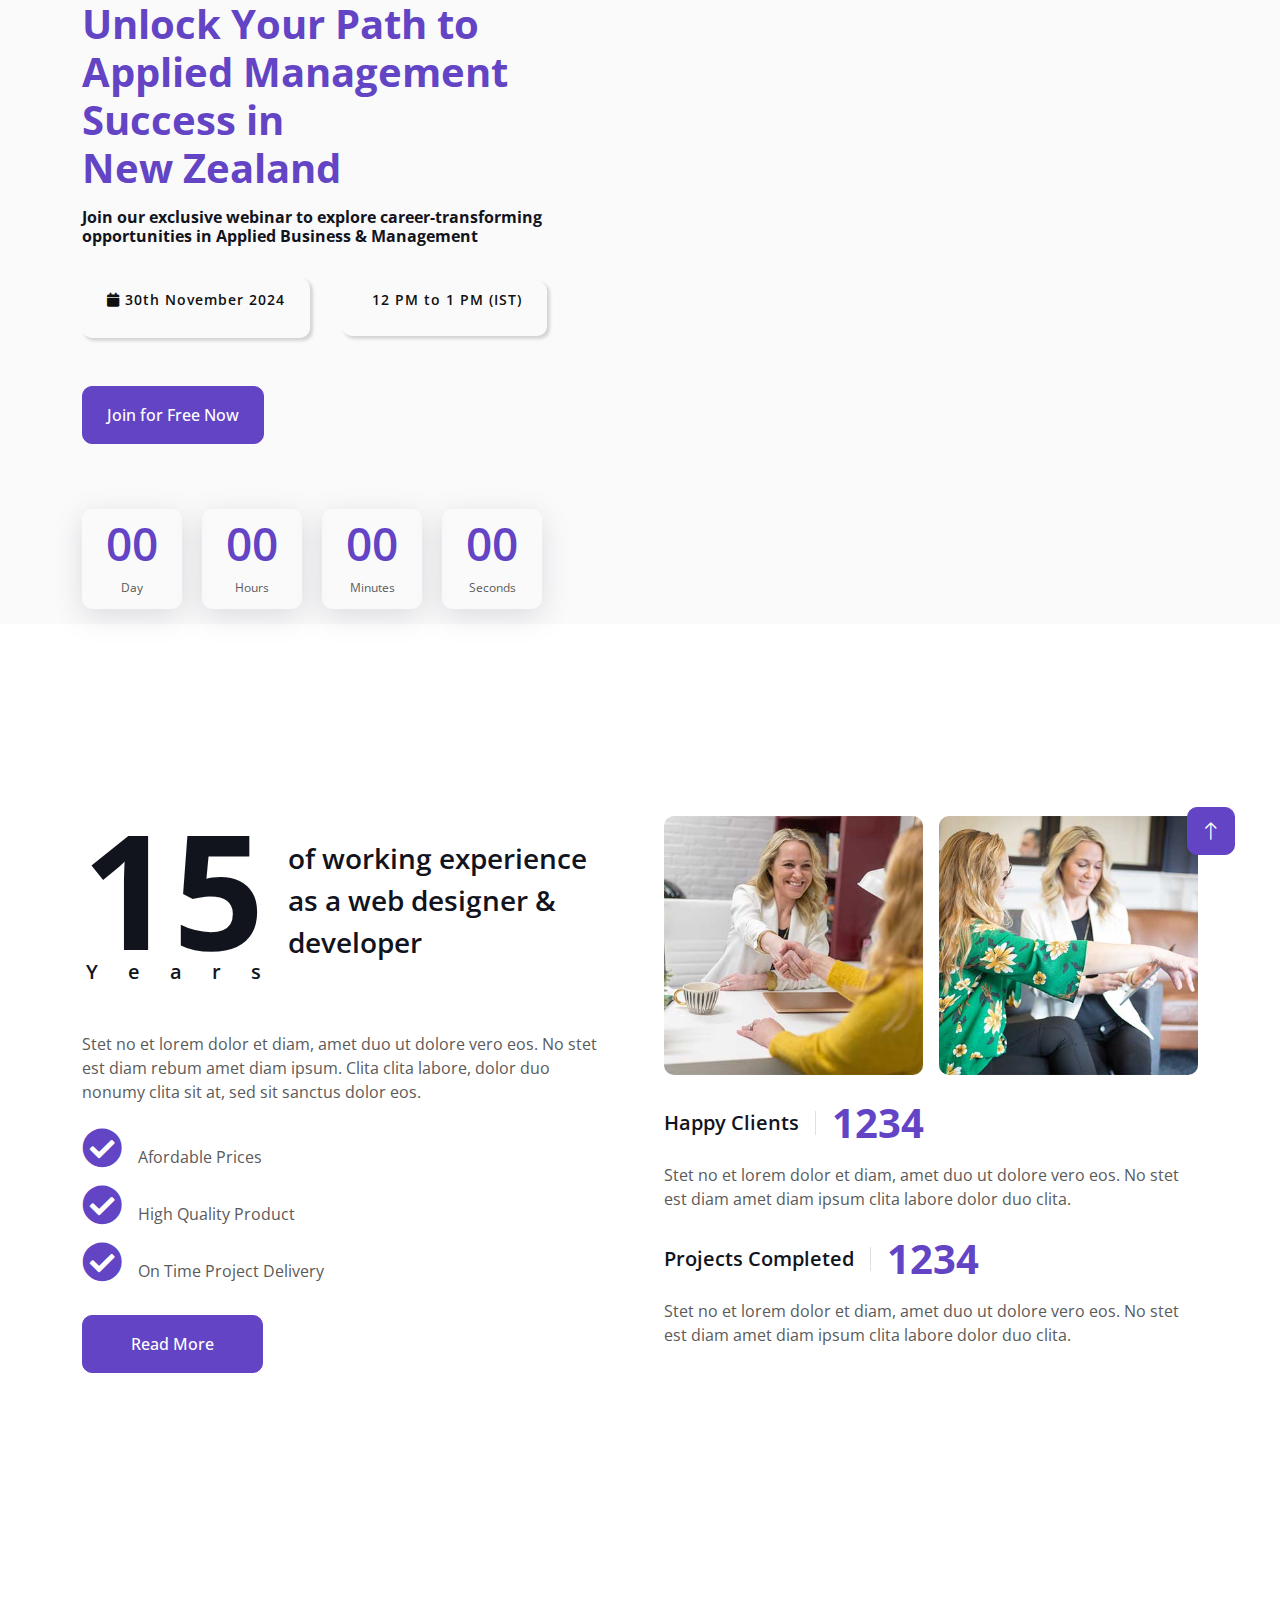
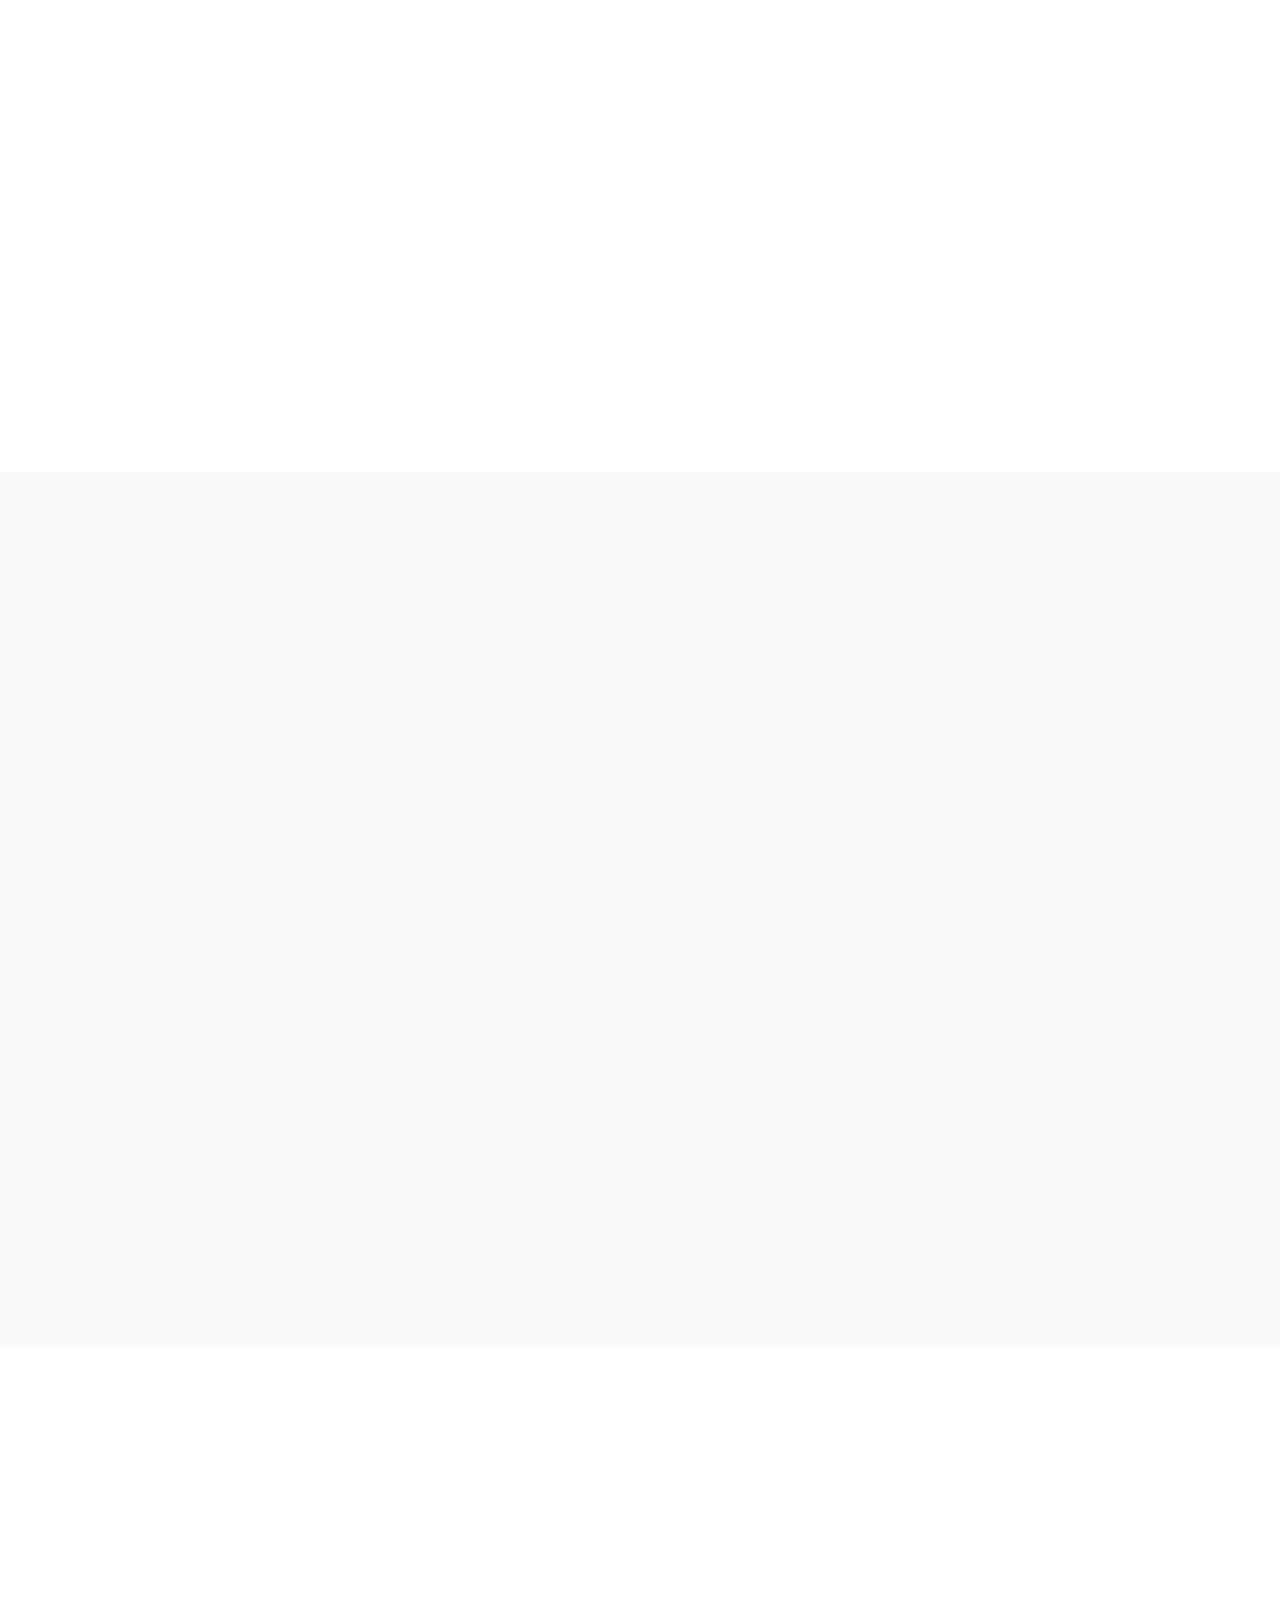
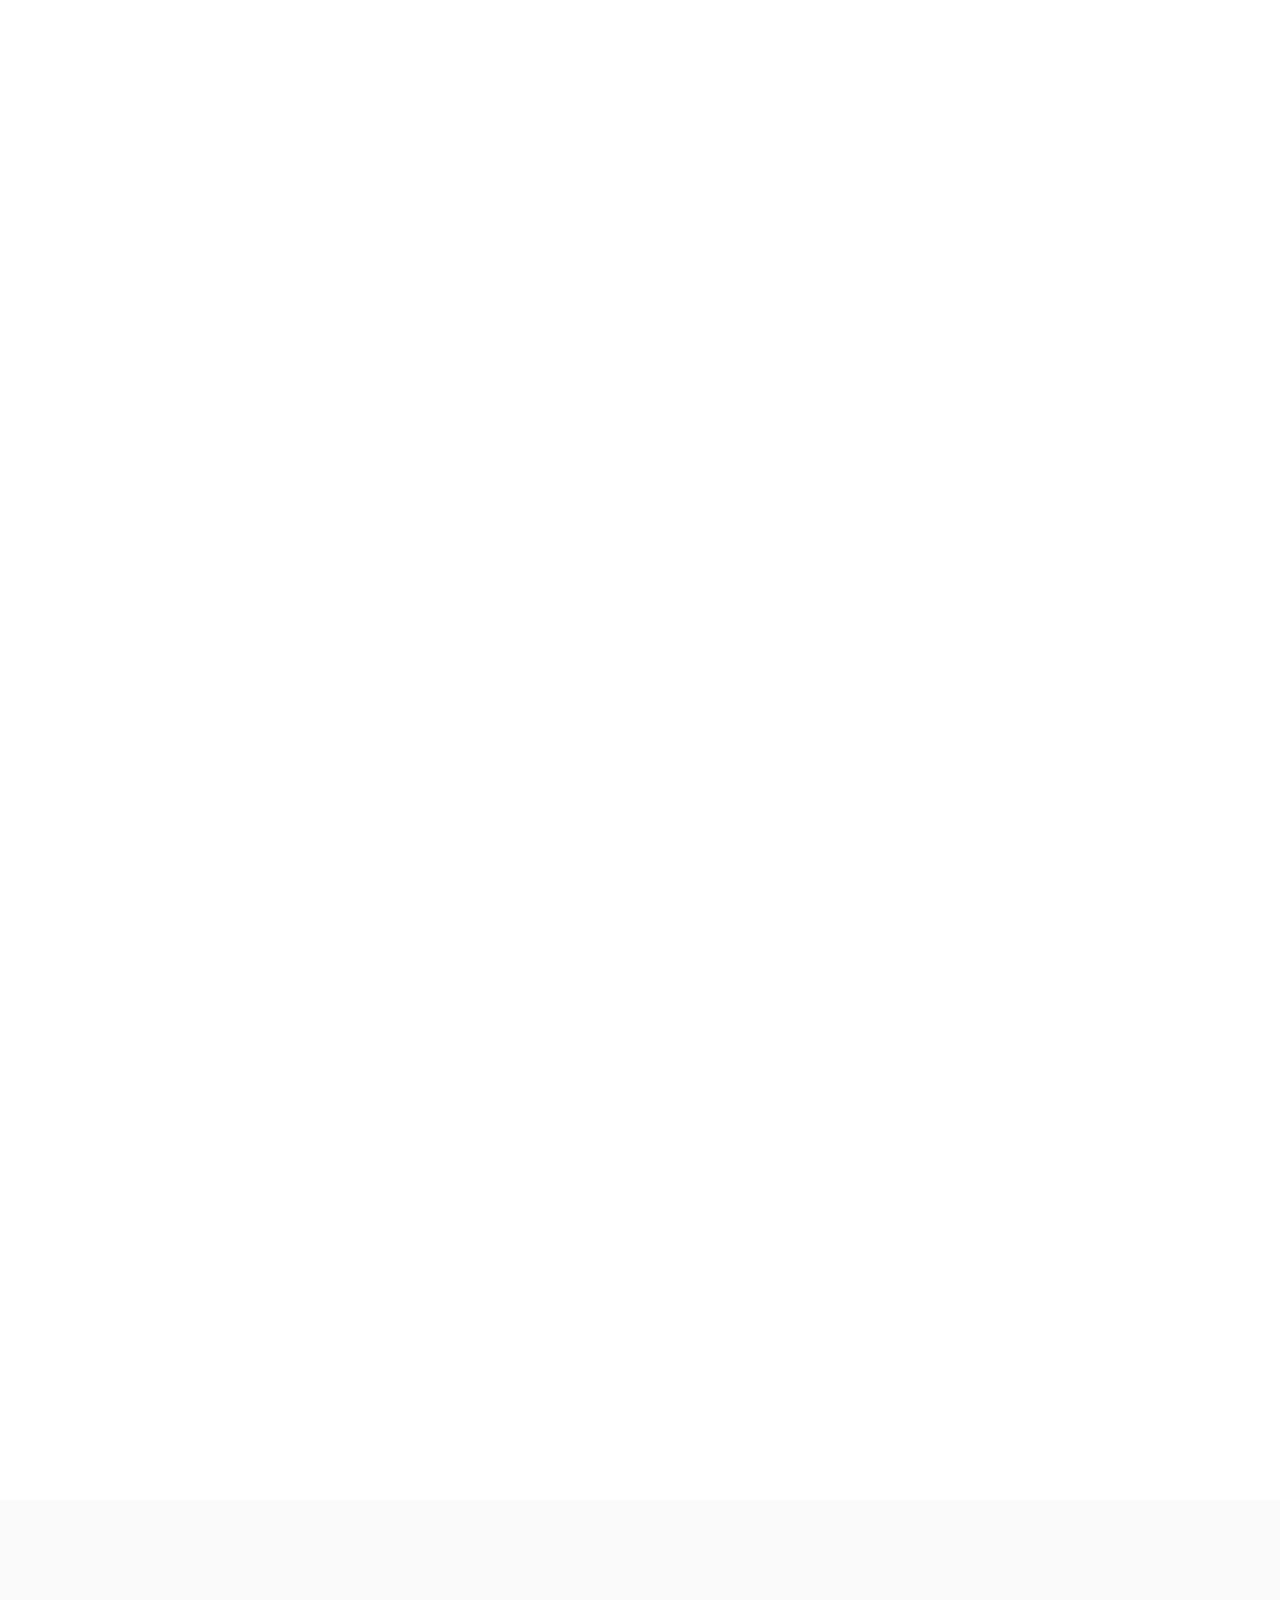
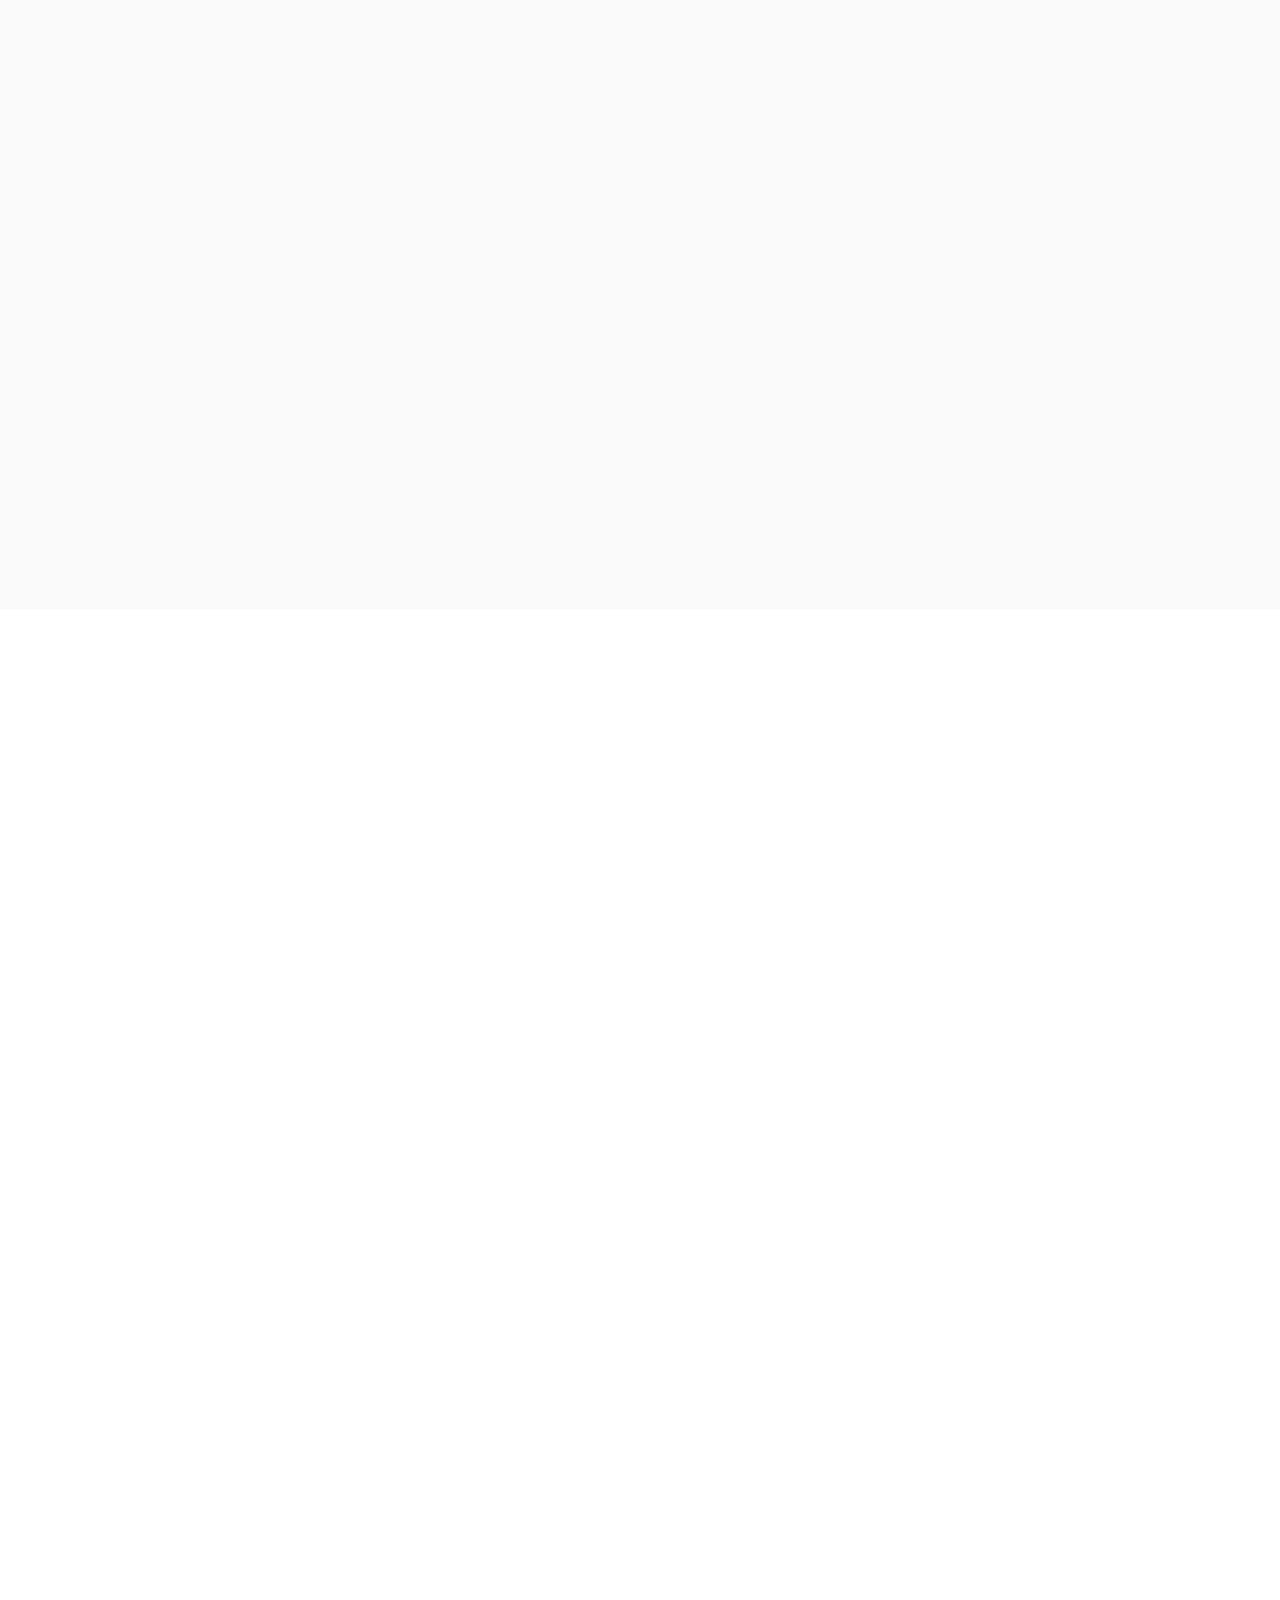
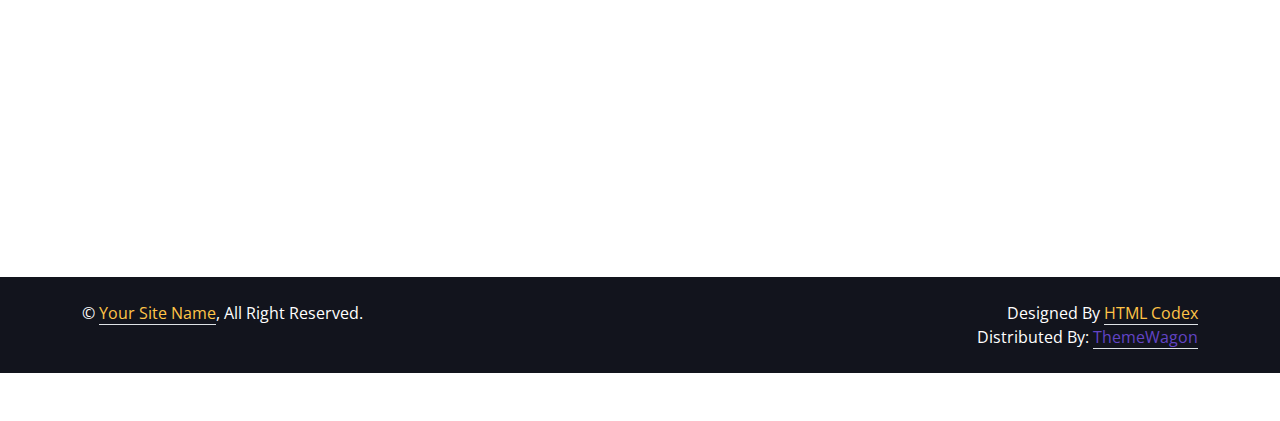
==== commit c9c3b7e0: "banner pic" ====
--- a/index.html
+++ b/index.html
@@ -112,7 +112,7 @@
                     </div>
                 </div>
                 <div class="col-lg-6">
-                    <img class="img-fluid" src="img/newzeland.jpg" alt="">
+                    <img class="img-fluid" src="img/ne" alt="">
                 </div>
             </div>
         </div>
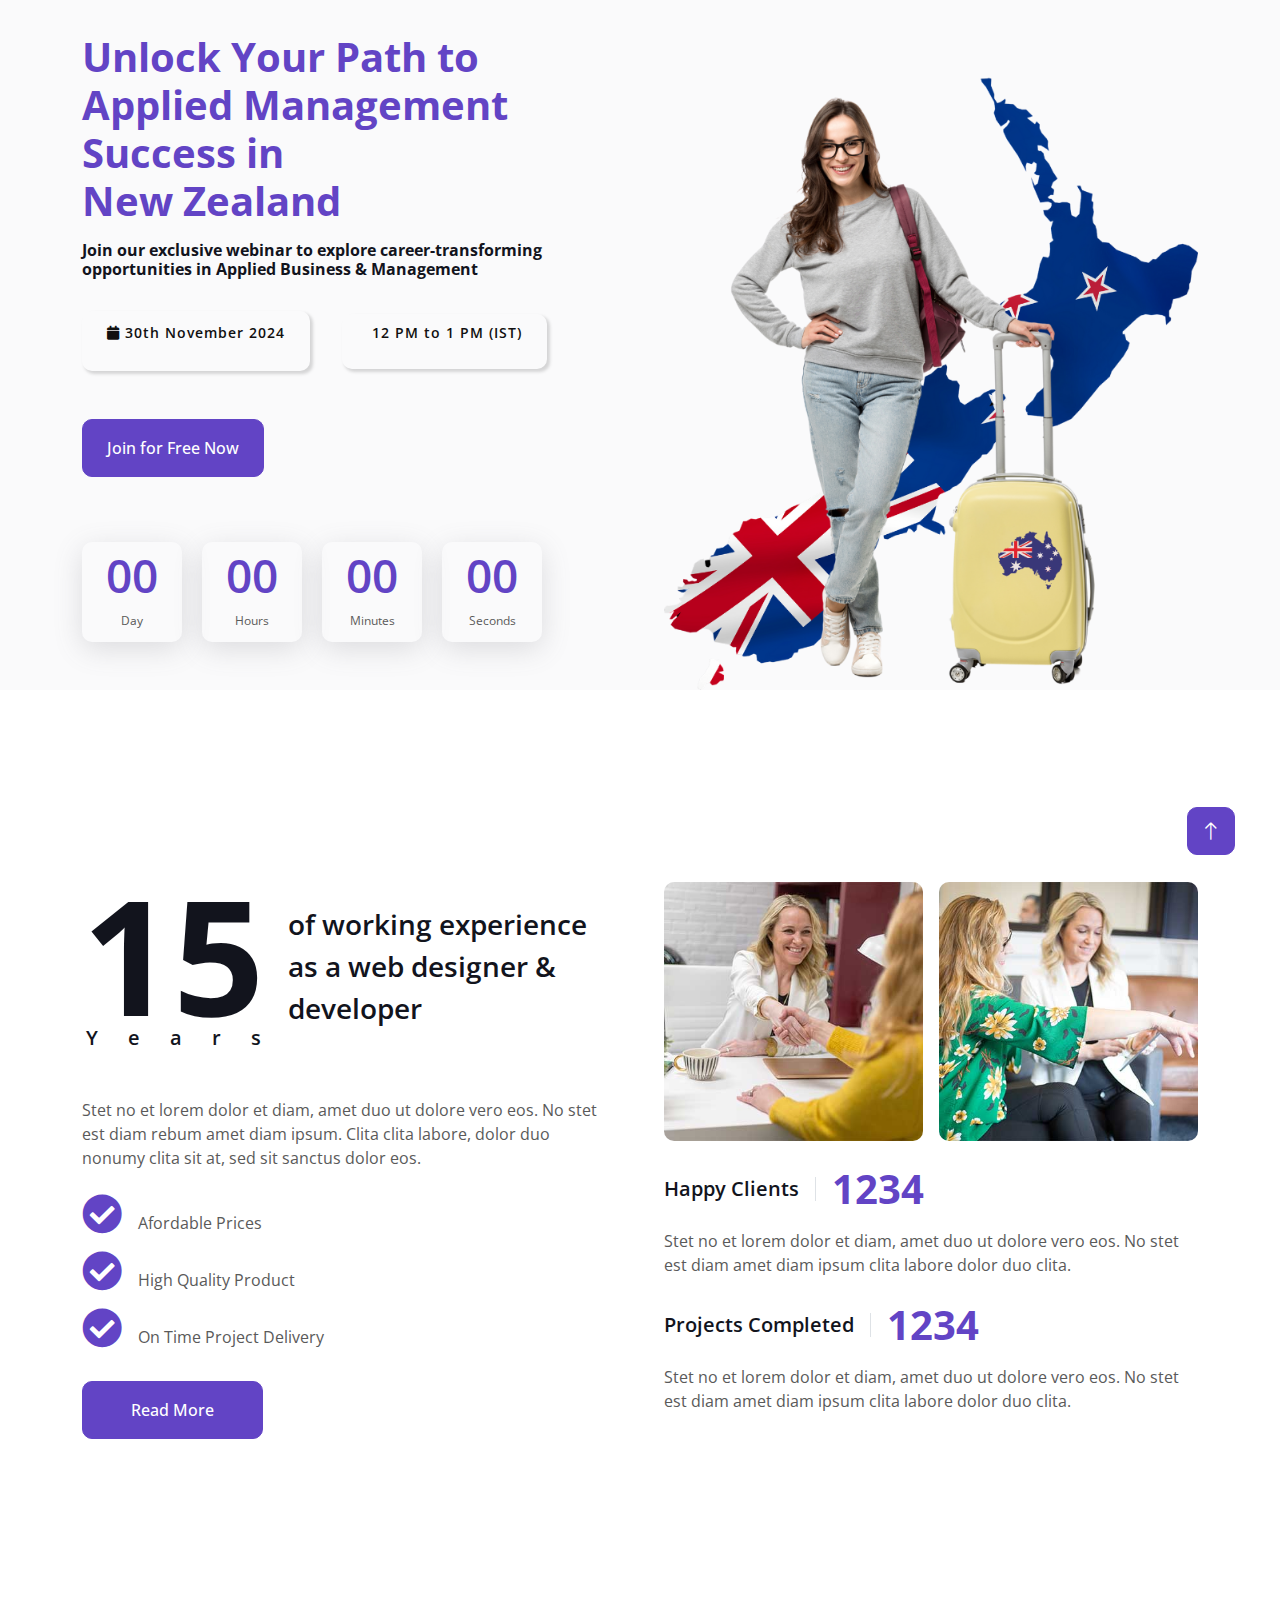
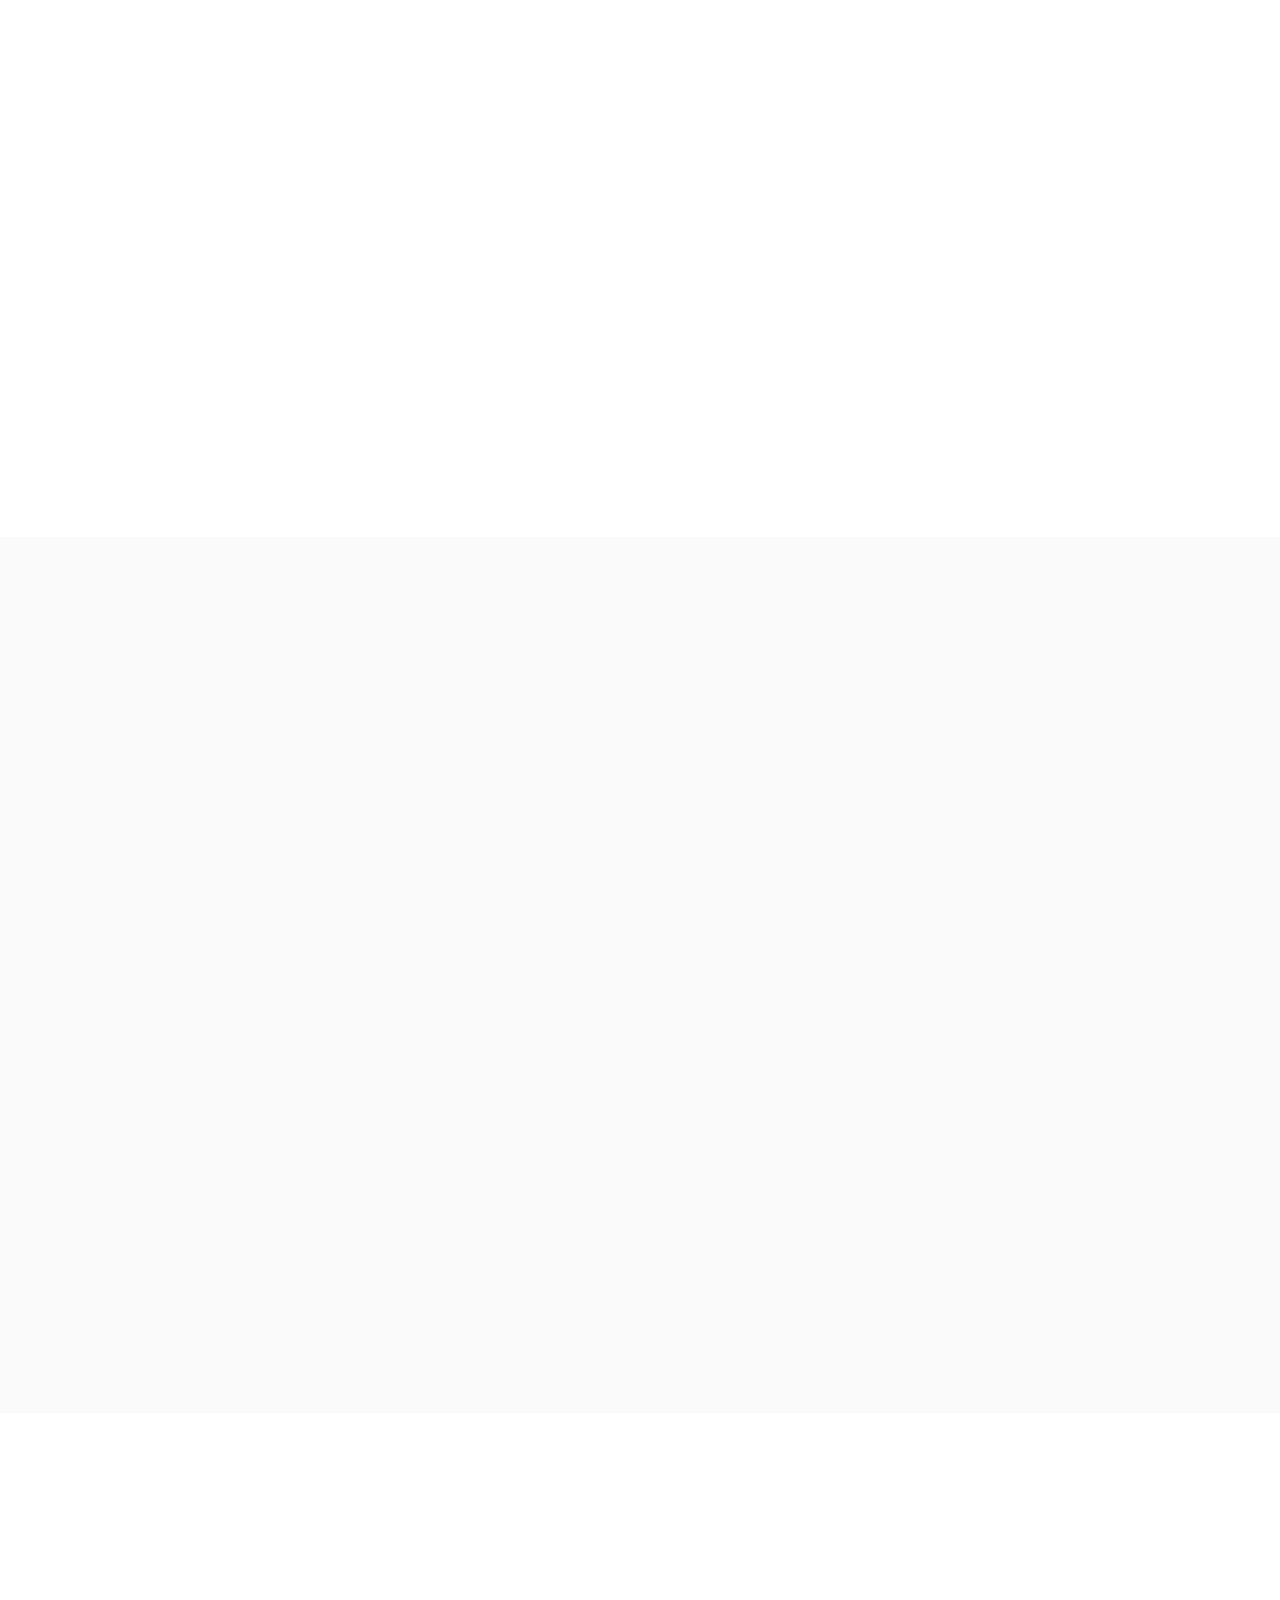
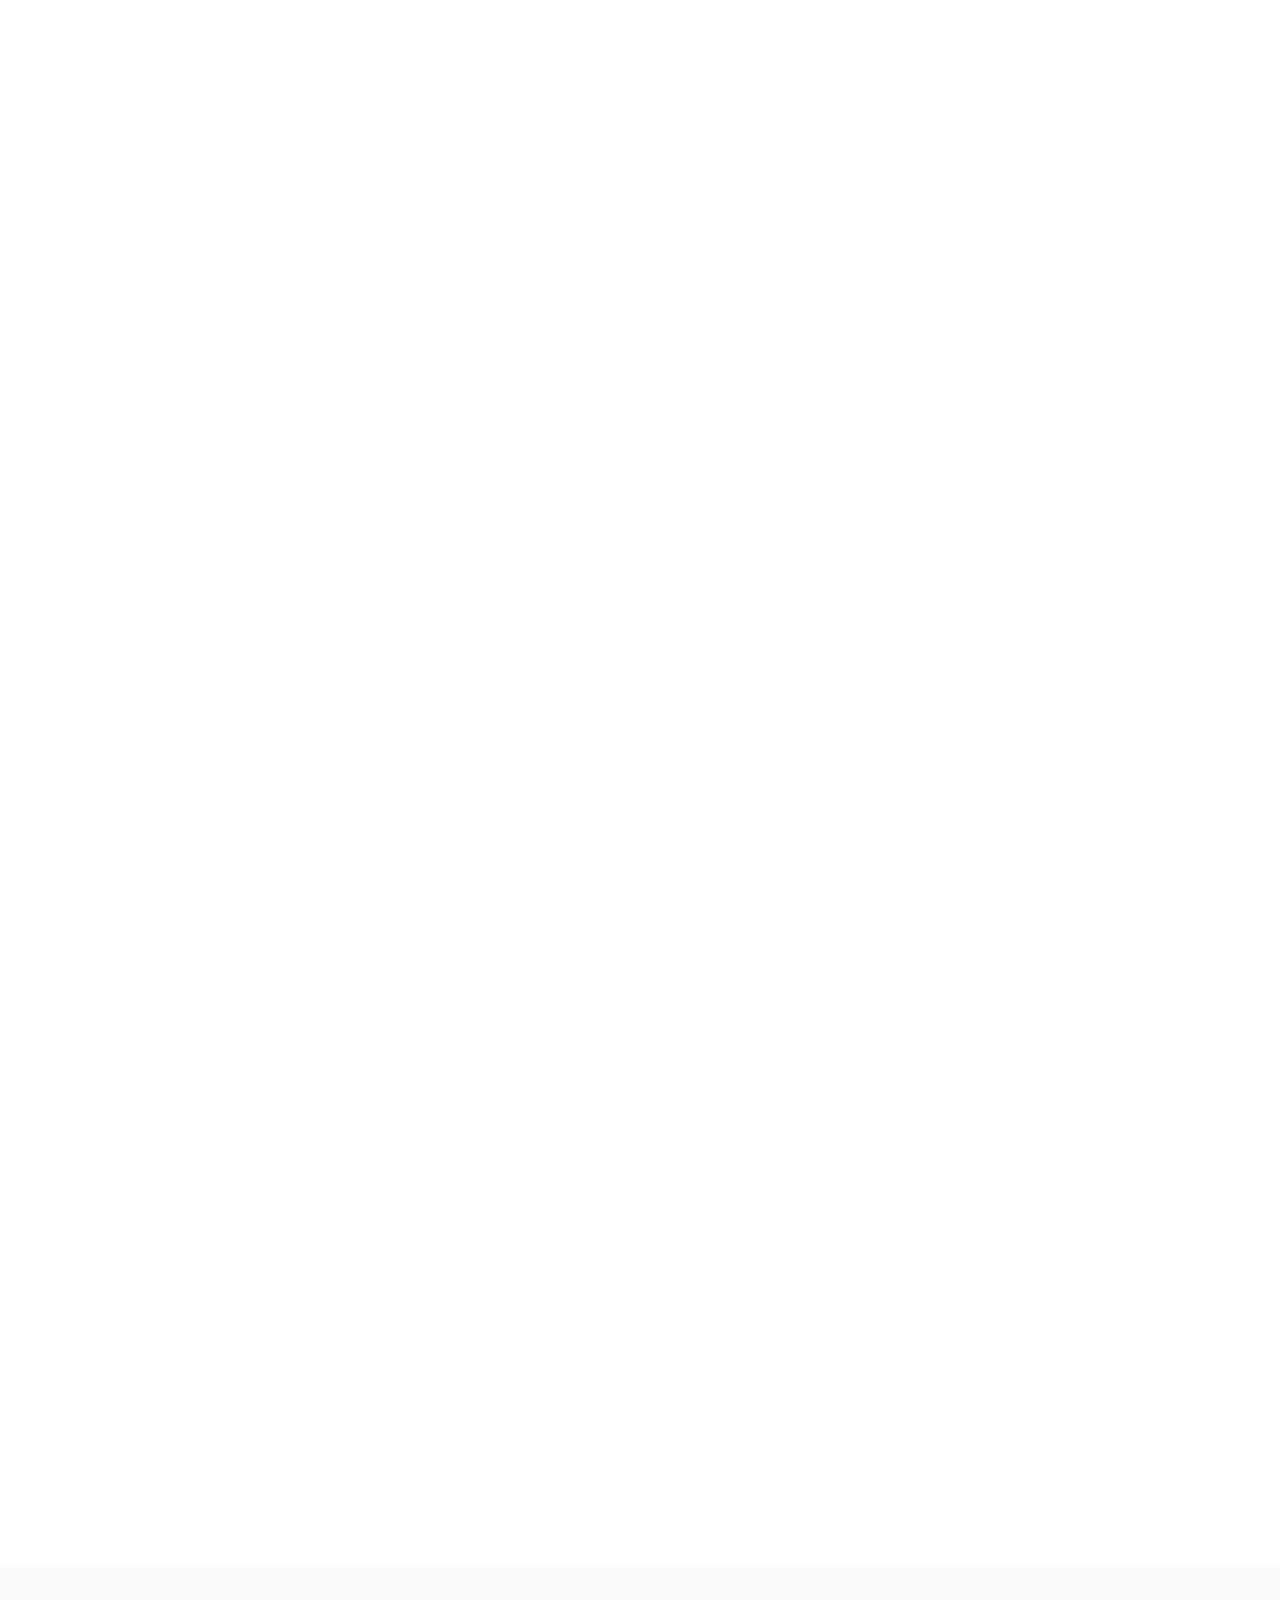
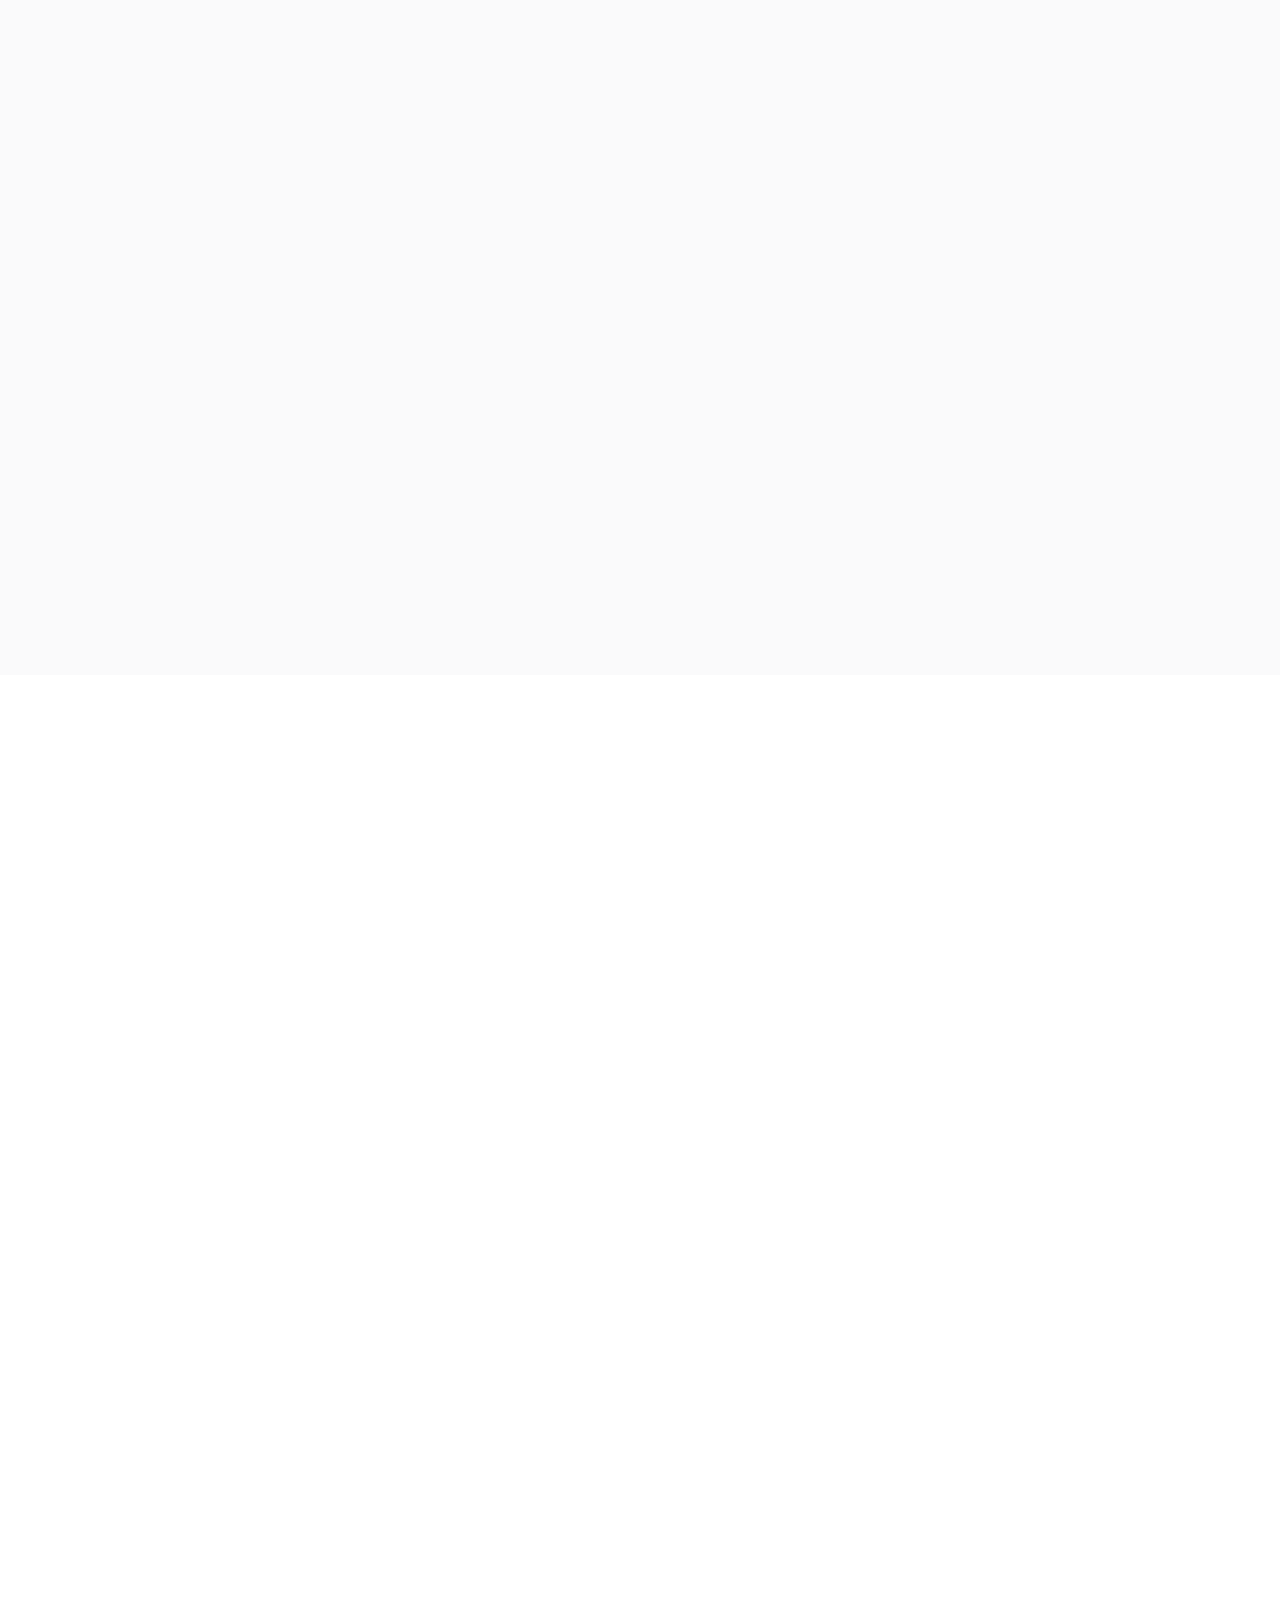
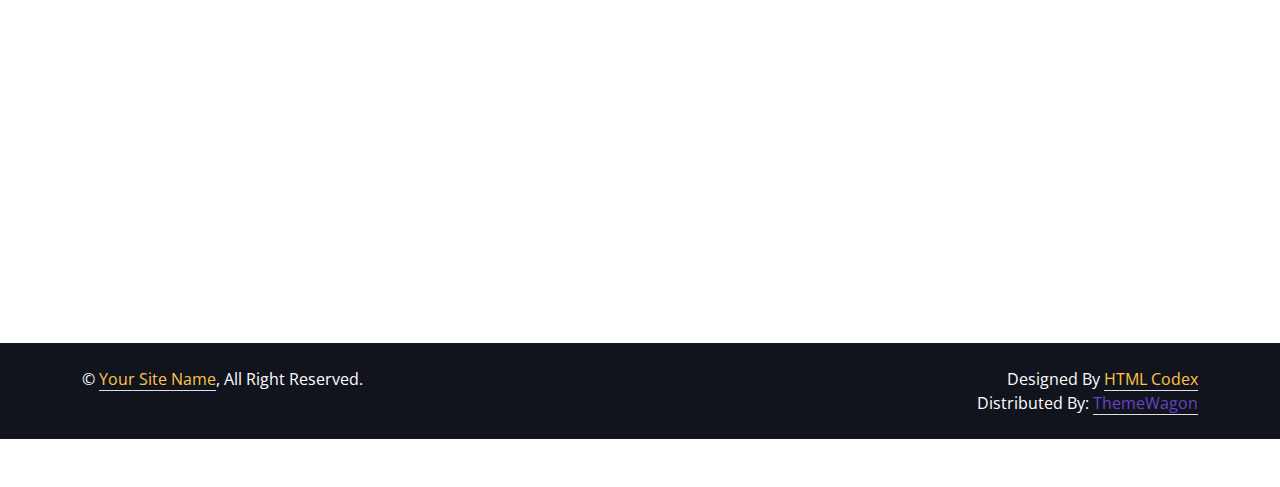
==== commit 861633e3: "new" ====
--- a/index.html
+++ b/index.html
@@ -112,7 +112,7 @@
                     </div>
                 </div>
                 <div class="col-lg-6">
-                    <img class="img-fluid" src="img/ne" alt="">
+                    <img class="img-fluid" src="img/newzeland.png" alt="">
                 </div>
             </div>
         </div>
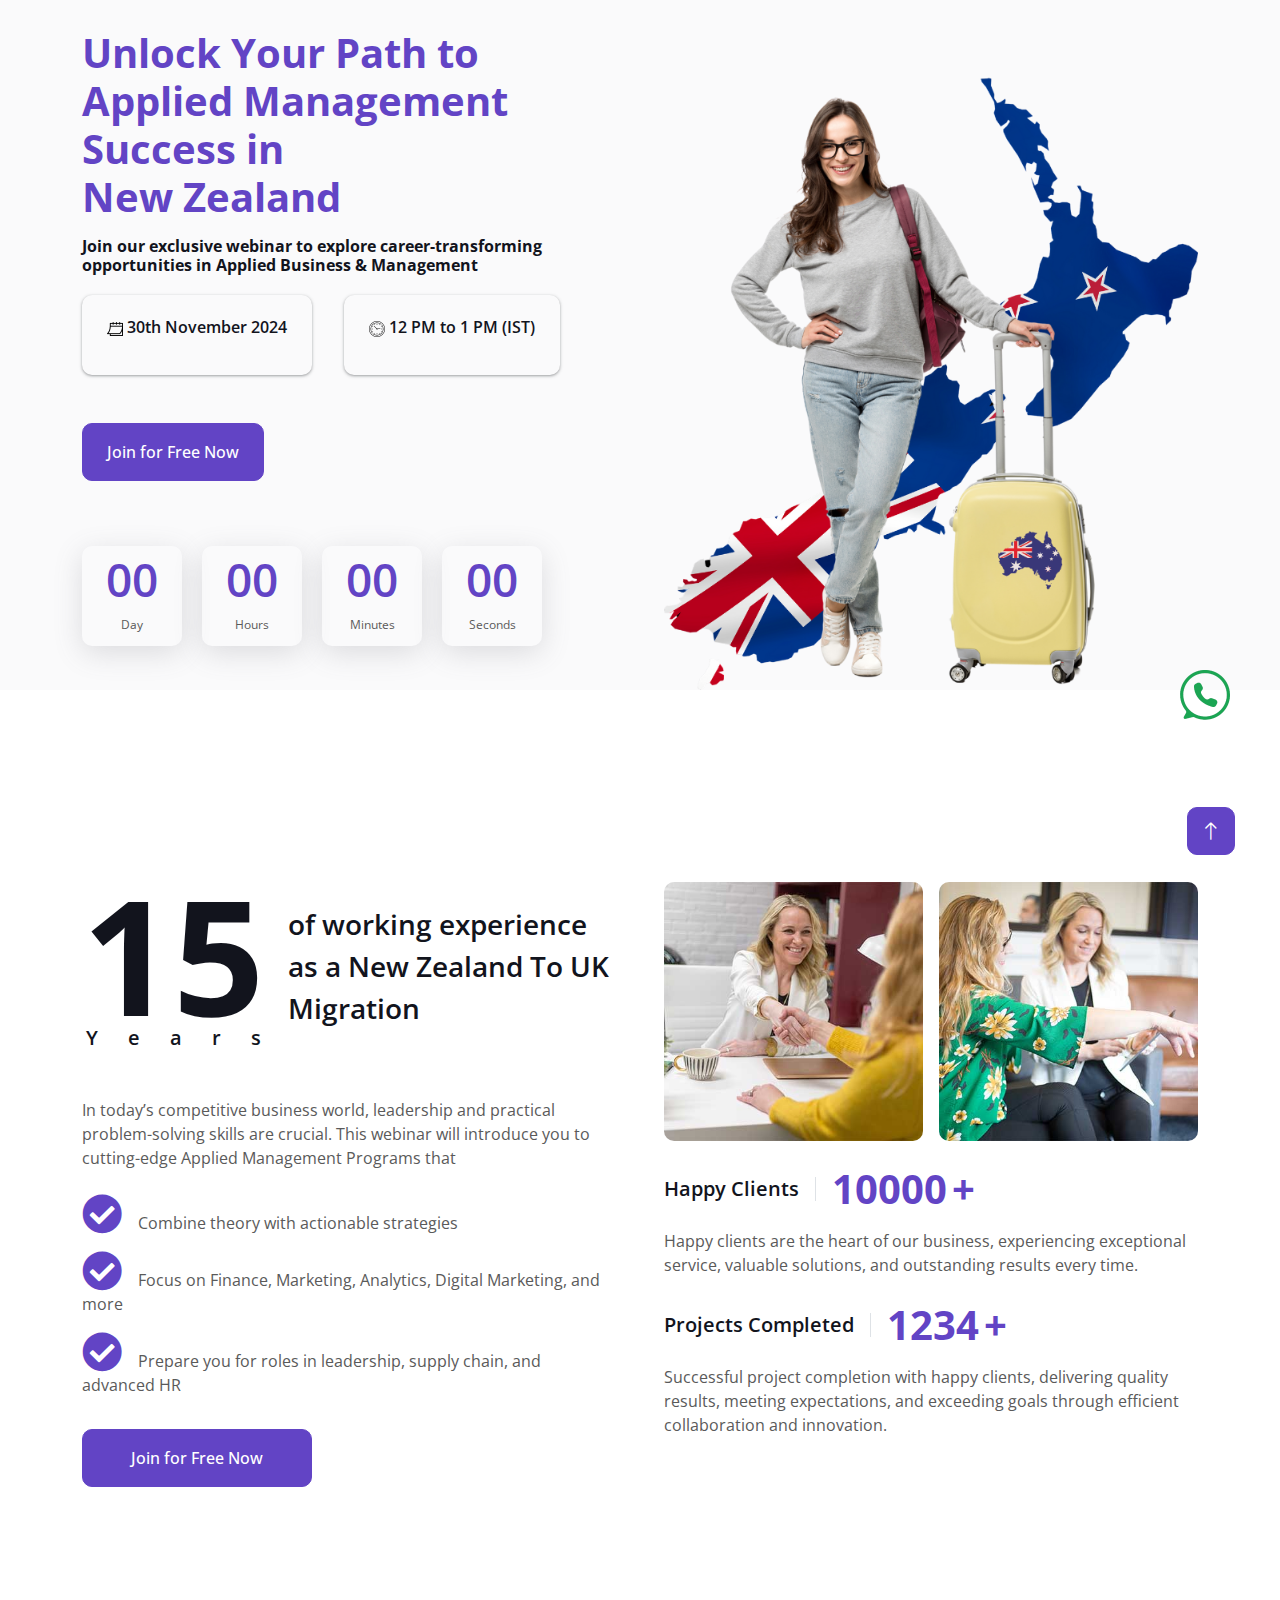
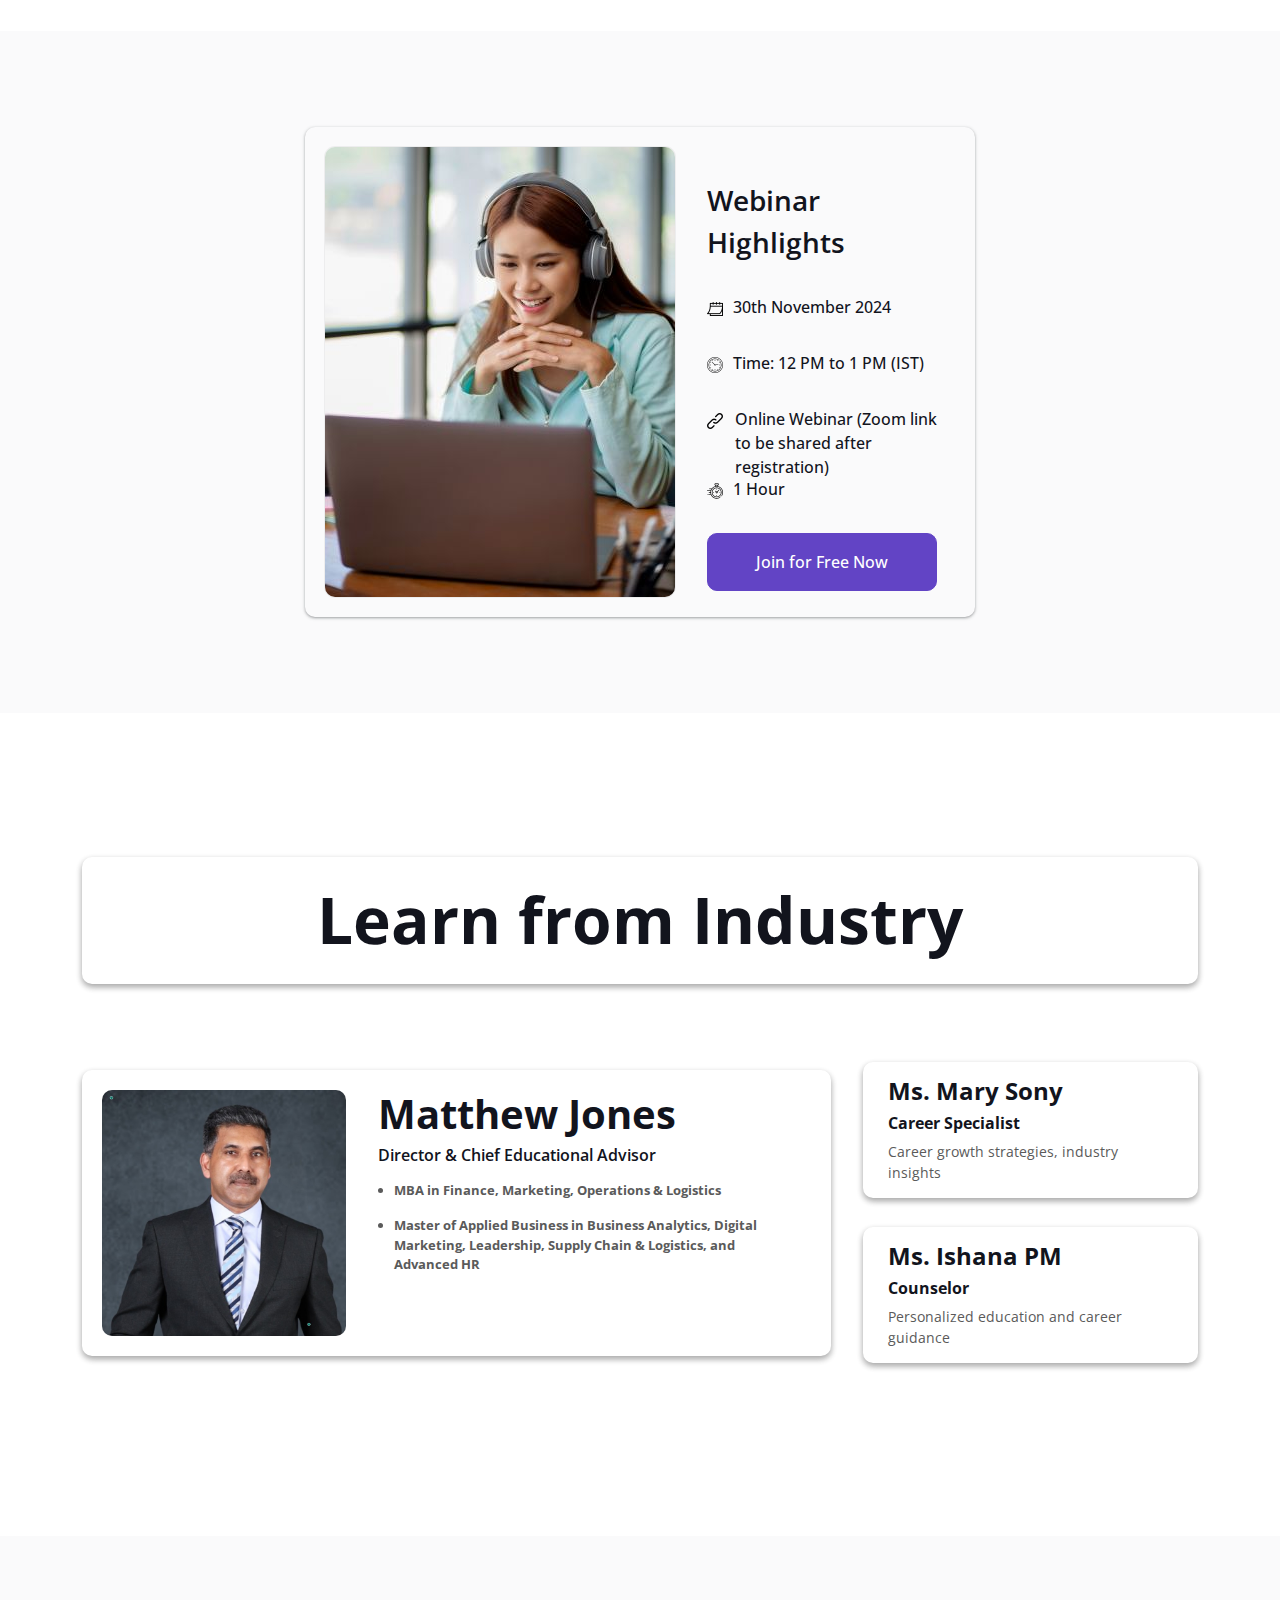
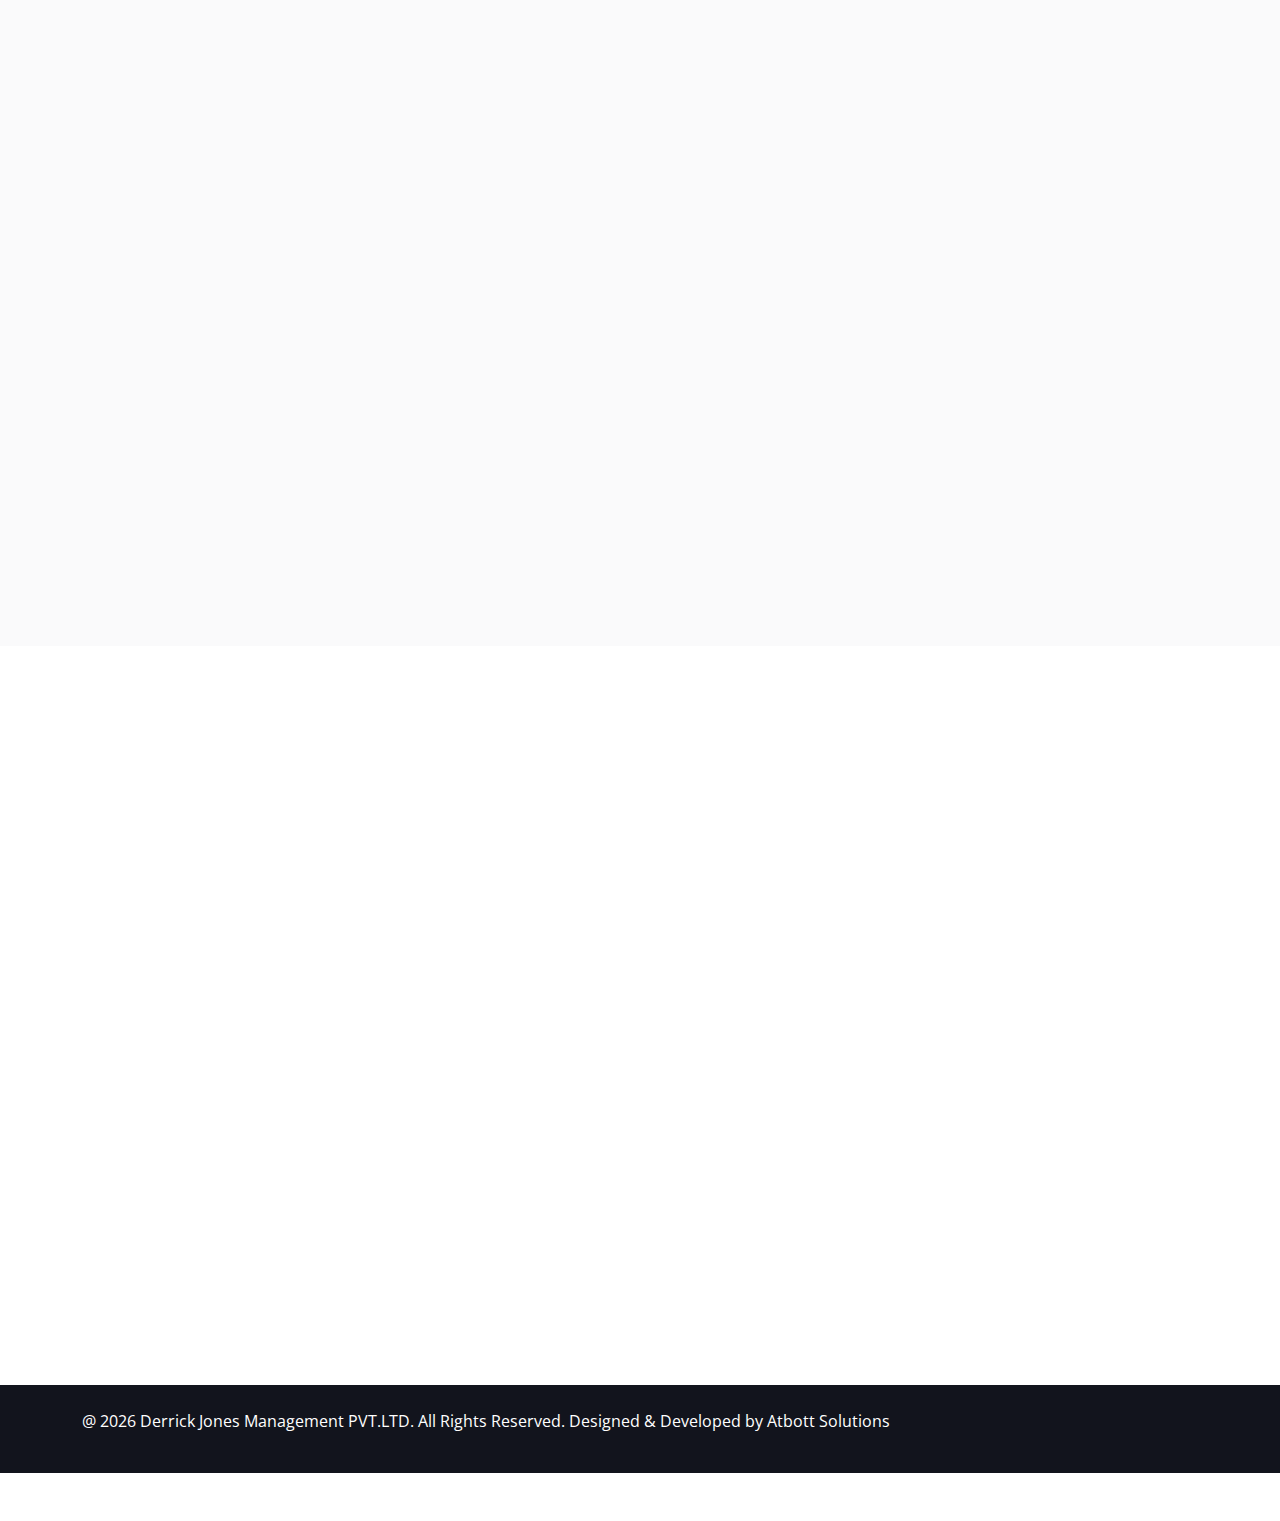
==== commit 85b50998: "fdfd" ====
--- a/index.html
+++ b/index.html
@@ -35,11 +35,11 @@
 
 <body data-bs-spy="scroll" data-bs-target=".navbar" data-bs-offset="51">
     <!-- Spinner Start -->
-    <div id="spinner" class="show bg-white position-fixed translate-middle w-100 vh-100 top-50 start-50 d-flex align-items-center justify-content-center">
+    <!-- <div id="spinner" class="show bg-white position-fixed translate-middle w-100 vh-100 top-50 start-50 d-flex align-items-center justify-content-center">
         <div class="spinner-border text-primary" style="width: 3rem; height: 3rem;" role="status">
             <span class="sr-only">Loading...</span>
         </div>
-    </div>
+    </div> -->
     <!-- Spinner End -->
 
 
@@ -71,6 +71,9 @@
     </nav>
      Navbar End -->
 
+    <!-- whatsapp -->
+     <a href="https://wa.me/+919778042441" target="_blank" class="whats-app"><img src="./img/whats-app.png" alt=""></a>
+     <!-- end whatsapp -->
 
     <!-- Header Start -->
     <div class="container-fluid bg-light my-6 mt-0" id="home">
@@ -81,14 +84,16 @@
                     <h1 class="display-3 mb-3">Join our exclusive webinar to explore career-transforming opportunities in Applied Business & Management</h1>
                     <div class="date-time">
                         <div>
-                            <p><i class="fa fa-calendar"></i> 30th November 2024</p>
-                        </div>
-                        <div>
-                            <p><i class="fa fa-clock-o"></i> 12 PM to 1 PM (IST)</p>
+                            
+                            <p><img src="./img/calendar_1.png" alt=""> 30th November 2024</p>
+                        </div>
+                        <div>
+                            
+                            <p><img src="./img/clock_1.png" alt=""> 12 PM to 1 PM (IST)</p>
                         </div>
                     </div>
                     <div class="d-flex align-items-center pt-5">
-                        <a href="" class="btn btn-primary py-3 px-4 me-5">Join for Free Now</a>
+                        <a href="#contact" class="btn btn-primary py-3 px-4 me-5">Join for Free Now</a>
                     </div>
                     <div class="count-down-box">
                         <div>
@@ -118,27 +123,6 @@
         </div>
     </div>
     <!-- Header End -->
-
-
-    <!-- Video Modal Start -->
-    <div class="modal modal-video fade" id="videoModal" tabindex="-1" aria-labelledby="exampleModalLabel" aria-hidden="true">
-        <div class="modal-dialog">
-            <div class="modal-content rounded-0">
-                <div class="modal-header">
-                    <h3 class="modal-title" id="exampleModalLabel">Youtube Video</h3>
-                    <button type="button" class="btn-close" data-bs-dismiss="modal" aria-label="Close"></button>
-                </div>
-                <div class="modal-body">
-                    <!-- 16:9 aspect ratio -->
-                    <div class="ratio ratio-16x9">
-                        <iframe class="embed-responsive-item" src="" id="video" allowfullscreen allowscriptaccess="always"
-                            allow="autoplay"></iframe>
-                    </div>
-                </div>
-            </div>
-        </div>
-    </div>
-    <!-- Video Modal End -->
 
 
     <!-- About Start -->
@@ -151,13 +135,13 @@
                             <h1 class="display-1 mb-0">15</h1>
                             <h5 class="mb-0">Years</h5>
                         </div>
-                        <h3 class="lh-base mb-0">of working experience as a web designer & developer</h3>
-                    </div>
-                    <p class="mb-4">Stet no et lorem dolor et diam, amet duo ut dolore vero eos. No stet est diam rebum amet diam ipsum. Clita clita labore, dolor duo nonumy clita sit at, sed sit sanctus dolor eos.</p>
-                    <p class="mb-3"><i class="far fa-check-circle text-primary me-3"></i>Afordable Prices</p>
-                    <p class="mb-3"><i class="far fa-check-circle text-primary me-3"></i>High Quality Product</p>
-                    <p class="mb-3"><i class="far fa-check-circle text-primary me-3"></i>On Time Project Delivery</p>
-                    <a class="btn btn-primary py-3 px-5 mt-3" href="">Read More</a>
+                        <h3 class="lh-base mb-0">of working experience as a New Zealand To UK  Migration</h3>
+                    </div>
+                    <p class="mb-4">In today’s competitive business world, leadership and practical problem-solving skills are crucial. This webinar will introduce you to cutting-edge Applied Management Programs that</p>
+                    <p class="mb-3"><i class="far fa-check-circle text-primary me-3"></i>Combine theory with actionable strategies</p>
+                    <p class="mb-3"><i class="far fa-check-circle text-primary me-3"></i>Focus on Finance, Marketing, Analytics, Digital Marketing, and more</p>
+                    <p class="mb-3"><i class="far fa-check-circle text-primary me-3"></i>Prepare you for roles in leadership, supply chain, and advanced HR</p>
+                    <a class="btn btn-primary py-3 px-5 mt-3" href="#contact">Join for Free Now</a>
                 </div>
                 <div class="col-lg-6 wow fadeInUp" data-wow-delay="0.5s">
                     <div class="row g-3 mb-4">
@@ -170,358 +154,93 @@
                     </div>
                     <div class="d-flex align-items-center mb-3">
                         <h5 class="border-end pe-3 me-3 mb-0">Happy Clients</h5>
-                        <h2 class="text-primary fw-bold mb-0" data-toggle="counter-up">1234</h2>
-                    </div>
-                    <p class="mb-4">Stet no et lorem dolor et diam, amet duo ut dolore vero eos. No stet est diam amet diam ipsum clita labore dolor duo clita.</p>
+                        <h2 class="text-primary fw-bold mb-0" data-toggle="counter-up">10000</h2>
+                    </div>
+                    <p class="mb-4">Happy clients are the heart of our business, experiencing exceptional service, valuable solutions, and outstanding results every time.</p>
                     <div class="d-flex align-items-center mb-3">
                         <h5 class="border-end pe-3 me-3 mb-0">Projects Completed</h5>
                         <h2 class="text-primary fw-bold mb-0" data-toggle="counter-up">1234</h2>
                     </div>
-                    <p class="mb-0">Stet no et lorem dolor et diam, amet duo ut dolore vero eos. No stet est diam amet diam ipsum clita labore dolor duo clita.</p>
+                    <p class="mb-0">Successful project completion with happy clients, delivering quality results, meeting expectations, and exceeding goals through efficient collaboration and innovation.</p>
                 </div>
             </div>
         </div>
     </div>
     <!-- About End -->
 
-
-    <!-- Expertise Start -->
-    <div class="container-xxl py-6 pb-5" id="skill">
-        <div class="container">
-            <div class="row g-5">
-                <div class="col-lg-6 wow fadeInUp" data-wow-delay="0.1s">
-                    <h1 class="display-5 mb-5">Skills & Experience</h1>
-                    <p class="mb-4">Stet no et lorem dolor et diam, amet duo ut dolore vero eos. No stet est diam rebum amet diam ipsum clita dolor duo clita sit.</p>
-                    <h3 class="mb-4">My Skills</h3>
-                    <div class="row align-items-center">
-                        <div class="col-md-6">
-                            <div class="skill mb-4">
-                                <div class="d-flex justify-content-between">
-                                    <h6 class="font-weight-bold">HTML</h6>
-                                    <h6 class="font-weight-bold">95%</h6>
-                                </div>
-                                <div class="progress">
-                                    <div class="progress-bar bg-primary" role="progressbar" aria-valuenow="95" aria-valuemin="0" aria-valuemax="100"></div>
-                                </div>
-                            </div>
-                            <div class="skill mb-4">
-                                <div class="d-flex justify-content-between">
-                                    <h6 class="font-weight-bold">CSS</h6>
-                                    <h6 class="font-weight-bold">85%</h6>
-                                </div>
-                                <div class="progress">
-                                    <div class="progress-bar bg-warning" role="progressbar" aria-valuenow="85" aria-valuemin="0" aria-valuemax="100"></div>
-                                </div>
-                            </div>
-                            <div class="skill mb-4">
-                                <div class="d-flex justify-content-between">
-                                    <h6 class="font-weight-bold">PHP</h6>
-                                    <h6 class="font-weight-bold">90%</h6>
-                                </div>
-                                <div class="progress">
-                                    <div class="progress-bar bg-danger" role="progressbar" aria-valuenow="90" aria-valuemin="0" aria-valuemax="100"></div>
-                                </div>
-                            </div>
-                        </div>
-                        <div class="col-md-6">
-                            <div class="skill mb-4">
-                                <div class="d-flex justify-content-between">
-                                    <h6 class="font-weight-bold">Javascript</h6>
-                                    <h6 class="font-weight-bold">90%</h6>
-                                </div>
-                                <div class="progress">
-                                    <div class="progress-bar bg-danger" role="progressbar" aria-valuenow="90" aria-valuemin="0" aria-valuemax="100"></div>
-                                </div>
-                            </div>
-                            <div class="skill mb-4">
-                                <div class="d-flex justify-content-between">
-                                    <h6 class="font-weight-bold">Angular JS</h6>
-                                    <h6 class="font-weight-bold">95%</h6>
-                                </div>
-                                <div class="progress">
-                                    <div class="progress-bar bg-dark" role="progressbar" aria-valuenow="95" aria-valuemin="0" aria-valuemax="100"></div>
-                                </div>
-                            </div>
-                            <div class="skill mb-4">
-                                <div class="d-flex justify-content-between">
-                                    <h6 class="font-weight-bold">Wordpress</h6>
-                                    <h6 class="font-weight-bold">85%</h6>
-                                </div>
-                                <div class="progress">
-                                    <div class="progress-bar bg-info" role="progressbar" aria-valuenow="85" aria-valuemin="0" aria-valuemax="100"></div>
-                                </div>
-                            </div>
-                        </div>
-                    </div>
-                </div>
-                <div class="col-lg-6 wow fadeInUp" data-wow-delay="0.5s">
-                    <ul class="nav nav-pills rounded border border-2 border-primary mb-5">
-                        <li class="nav-item w-50">
-                            <button class="nav-link w-100 py-3 fs-5 active" data-bs-toggle="pill" href="#tab-1">Experience</button>
-                        </li>
-                        <li class="nav-item w-50">
-                            <button class="nav-link w-100 py-3 fs-5" data-bs-toggle="pill" href="#tab-2">Education</button>
-                        </li>
-                    </ul>
-                    <div class="tab-content">
-                        <div id="tab-1" class="tab-pane fade show p-0 active">
-                            <div class="row gy-5 gx-4">
-                                <div class="col-sm-6">
-                                    <h5>UI Designer</h5>
-                                    <hr class="text-primary my-2">
-                                    <p class="text-primary mb-1">2000 - 2045</p>
-                                    <h6 class="mb-0">Apex Software Inc</h6>
-                                </div>
-                                <div class="col-sm-6">
-                                    <h5>Product Designer</h5>
-                                    <hr class="text-primary my-2">
-                                    <p class="text-primary mb-1">2000 - 2045</p>
-                                    <h6 class="mb-0">Apex Software Inc</h6>
-                                </div>
-                                <div class="col-sm-6">
-                                    <h5>Web Designer</h5>
-                                    <hr class="text-primary my-2">
-                                    <p class="text-primary mb-1">2000 - 2045</p>
-                                    <h6 class="mb-0">Apex Software Inc</h6>
-                                </div>
-                                <div class="col-sm-6">
-                                    <h5>Apps Designer</h5>
-                                    <hr class="text-primary my-2">
-                                    <p class="text-primary mb-1">2000 - 2045</p>
-                                    <h6 class="mb-0">Apex Software Inc</h6>
-                                </div>
-                            </div>
-                        </div>
-                        <div id="tab-2" class="tab-pane fade show p-0">
-                            <div class="row gy-5 gx-4">
-                                <div class="col-sm-6">
-                                    <h5>UI Design Course</h5>
-                                    <hr class="text-primary my-2">
-                                    <p class="text-primary mb-1">2000 - 2045</p>
-                                    <h6 class="mb-0">Cambridge University</h6>
-                                </div>
-                                <div class="col-sm-6">
-                                    <h5>IOS Development</h5>
-                                    <hr class="text-primary my-2">
-                                    <p class="text-primary mb-1">2000 - 2045</p>
-                                    <h6 class="mb-0">Cambridge University</h6>
-                                </div>
-                                <div class="col-sm-6">
-                                    <h5>Web Design</h5>
-                                    <hr class="text-primary my-2">
-                                    <p class="text-primary mb-1">2000 - 2045</p>
-                                    <h6 class="mb-0">Cambridge University</h6>
-                                </div>
-                                <div class="col-sm-6">
-                                    <h5>Apps Design</h5>
-                                    <hr class="text-primary my-2">
-                                    <p class="text-primary mb-1">2000 - 2045</p>
-                                    <h6 class="mb-0">Cambridge University</h6>
-                                </div>
-                            </div>
-                        </div>
-                    </div>
-                </div>
-            </div>
-        </div>
-    </div>
-    <!-- Expertise End -->
 
 
     <!-- Service Start -->
     <div class="container-fluid bg-light my-5 py-6" id="service">
         <div class="container">
-            <div class="row g-5 mb-5 wow fadeInUp" data-wow-delay="0.1s">
-                <div class="col-lg-6">
-                    <h1 class="display-5 mb-0">My Services</h1>
-                </div>
-                <div class="col-lg-6 text-lg-end">
-                    <a class="btn btn-primary py-3 px-5" href="">Hire Me</a>
-                </div>
-            </div>
-            <div class="row g-4">
-                <div class="col-lg-6 wow fadeInUp" data-wow-delay="0.1s">
-                    <div class="service-item d-flex flex-column flex-sm-row bg-white rounded h-100 p-4 p-lg-5">
-                        <div class="bg-icon flex-shrink-0 mb-3">
-                            <i class="fa fa-crop-alt fa-2x text-dark"></i>
-                        </div>
-                        <div class="ms-sm-4">
-                            <h4 class="mb-3">Creative Design</h4>
-                            <h6 class="mb-3">Start from <span class="text-primary">$199</span></h6>
-                            <span>Stet lorem dolor diam amet vero eos. No stet est diam amet diam ipsum. Clita dolor duo clita sit sed sit dolor eos.</span>
-                        </div>
-                    </div>
-                </div>
-                <div class="col-lg-6 wow fadeInUp" data-wow-delay="0.3s">
-                    <div class="service-item d-flex flex-column flex-sm-row bg-white rounded h-100 p-4 p-lg-5">
-                        <div class="bg-icon flex-shrink-0 mb-3">
-                            <i class="fa fa-code-branch fa-2x text-dark"></i>
-                        </div>
-                        <div class="ms-sm-4">
-                            <h4 class="mb-3">Graphic Design</h4>
-                            <h6 class="mb-3">Start from <span class="text-primary">$199</span></h6>
-                            <span>Stet lorem dolor diam amet vero eos. No stet est diam amet diam ipsum. Clita dolor duo clita sit sed sit dolor eos.</span>
-                        </div>
-                    </div>
-                </div>
-                <div class="col-lg-6 wow fadeInUp" data-wow-delay="0.1s">
-                    <div class="service-item d-flex flex-column flex-sm-row bg-white rounded h-100 p-4 p-lg-5">
-                        <div class="bg-icon flex-shrink-0 mb-3">
-                            <i class="fa fa-code fa-2x text-dark"></i>
-                        </div>
-                        <div class="ms-sm-4">
-                            <h4 class="mb-3">Web Design</h4>
-                            <h6 class="mb-3">Start from <span class="text-primary">$199</span></h6>
-                            <span>Stet lorem dolor diam amet vero eos. No stet est diam amet diam ipsum. Clita dolor duo clita sit sed sit dolor eos.</span>
-                        </div>
-                    </div>
-                </div>
-                <div class="col-lg-6 wow fadeInUp" data-wow-delay="0.3s">
-                    <div class="service-item d-flex flex-column flex-sm-row bg-white rounded h-100 p-4 p-lg-5">
-                        <div class="bg-icon flex-shrink-0 mb-3">
-                            <i class="fa fa-laptop-code fa-2x text-dark"></i>
-                        </div>
-                        <div class="ms-sm-4">
-                            <h4 class="mb-3">UI/UX Design</h4>
-                            <h6 class="mb-3">Start from <span class="text-primary">$199</span></h6>
-                            <span>Stet lorem dolor diam amet vero eos. No stet est diam amet diam ipsum. Clita dolor duo clita sit sed sit dolor eos.</span>
-                        </div>
-                    </div>
-                </div>
+            <div class="webinar-highlights">
+                <div class="webinar-img">
+                    <img src="./img/online.jpg" alt="" class="online">
+                </div>
+                <div class="webinar-content">
+                    <h3 class="lh-base mb-0">Webinar Highlights </h3>
+                    <div>
+                        
+                    <p><img src="./img/calendar_1.png" alt="">30th November 2024</p>
+                    </div>
+                    <div>
+                        
+                    <p><img src="./img/clock_1.png" alt="">Time: 12 PM to 1 PM (IST)</p>
+                    </div>
+                    <div>
+                        
+                    <p ><img src="./img/link.png" alt=""><span>Online Webinar (Zoom link to be shared after registration)</span></p>
+                    </div>
+                    <div>
+                        
+                    <p class="last-p"><img src="./img/clock_2.png" alt="">1 Hour</p>
+                    </div>
+                    <a class="btn btn-primary py-3 px-5 mt-3" href="#contact">Join for Free Now</a>
+                </div>
+            </div>
             </div>
         </div>
     </div>
     <!-- Service End -->
 
-
-    <!-- Projects Start -->
-    <div class="container-xxl py-6 pt-5" id="project">
+    <!-- webinar expert -->
+    <div class="container-fluid  my-5 py-6" id="service">
         <div class="container">
-            <div class="row g-5 mb-5 align-items-center wow fadeInUp" data-wow-delay="0.1s">
-                <div class="col-lg-6">
-                    <h1 class="display-5 mb-0">My Projects</h1>
-                </div>
-                <div class="col-lg-6 text-lg-end">
-                    <ul class="list-inline mx-n3 mb-0" id="portfolio-flters">
-                        <li class="mx-3 active" data-filter="*">All Projects</li>
-                        <li class="mx-3" data-filter=".first">UI/UX Design</li>
-                        <li class="mx-3" data-filter=".second">Graphic Design</li>
-                    </ul>
-                </div>
-            </div>
-            <div class="row g-4 portfolio-container wow fadeInUp" data-wow-delay="0.1s">
-                <div class="col-lg-4 col-md-6 portfolio-item first">
-                    <div class="portfolio-img rounded overflow-hidden">
-                        <img class="img-fluid" src="img/project-1.jpg" alt="">
-                        <div class="portfolio-btn">
-                            <a class="btn btn-lg-square btn-outline-secondary border-2 mx-1" href="img/project-1.jpg" data-lightbox="portfolio"><i class="fa fa-eye"></i></a>
-                            <a class="btn btn-lg-square btn-outline-secondary border-2 mx-1" href=""><i class="fa fa-link"></i></a>
-                        </div>
-                    </div>
-                </div>
-                <div class="col-lg-4 col-md-6 portfolio-item second">
-                    <div class="portfolio-img rounded overflow-hidden">
-                        <img class="img-fluid" src="img/project-2.jpg" alt="">
-                        <div class="portfolio-btn">
-                            <a class="btn btn-lg-square btn-outline-secondary border-2 mx-1" href="img/project-2.jpg" data-lightbox="portfolio"><i class="fa fa-eye"></i></a>
-                            <a class="btn btn-lg-square btn-outline-secondary border-2 mx-1" href=""><i class="fa fa-link"></i></a>
-                        </div>
-                    </div>
-                </div>
-                <div class="col-lg-4 col-md-6 portfolio-item first">
-                    <div class="portfolio-img rounded overflow-hidden">
-                        <img class="img-fluid" src="img/project-3.jpg" alt="">
-                        <div class="portfolio-btn">
-                            <a class="btn btn-lg-square btn-outline-secondary border-2 mx-1" href="img/project-3.jpg" data-lightbox="portfolio"><i class="fa fa-eye"></i></a>
-                            <a class="btn btn-lg-square btn-outline-secondary border-2 mx-1" href=""><i class="fa fa-link"></i></a>
-                        </div>
-                    </div>
-                </div>
-                <div class="col-lg-4 col-md-6 portfolio-item second">
-                    <div class="portfolio-img rounded overflow-hidden">
-                        <img class="img-fluid" src="img/project-4.jpg" alt="">
-                        <div class="portfolio-btn">
-                            <a class="btn btn-lg-square btn-outline-secondary border-2 mx-1" href="img/project-4.jpg" data-lightbox="portfolio"><i class="fa fa-eye"></i></a>
-                            <a class="btn btn-lg-square btn-outline-secondary border-2 mx-1" href=""><i class="fa fa-link"></i></a>
-                        </div>
-                    </div>
-                </div>
-                <div class="col-lg-4 col-md-6 portfolio-item first">
-                    <div class="portfolio-img rounded overflow-hidden">
-                        <img class="img-fluid" src="img/project-5.jpg" alt="">
-                        <div class="portfolio-btn">
-                            <a class="btn btn-lg-square btn-outline-secondary border-2 mx-1" href="img/project-5.jpg" data-lightbox="portfolio"><i class="fa fa-eye"></i></a>
-                            <a class="btn btn-lg-square btn-outline-secondary border-2 mx-1" href=""><i class="fa fa-link"></i></a>
-                        </div>
-                    </div>
-                </div>
-                <div class="col-lg-4 col-md-6 portfolio-item second">
-                    <div class="portfolio-img rounded overflow-hidden">
-                        <img class="img-fluid" src="img/project-6.jpg" alt="">
-                        <div class="portfolio-btn">
-                            <a class="btn btn-lg-square btn-outline-secondary border-2 mx-1" href="img/project-6.jpg" data-lightbox="portfolio"><i class="fa fa-eye"></i></a>
-                            <a class="btn btn-lg-square btn-outline-secondary border-2 mx-1" href=""><i class="fa fa-link"></i></a>
-                        </div>
-                    </div>
-                </div>
-            </div>
-        </div>
-    </div>
-    <!-- Projects End -->
-
-
-    <!-- Team Start -->
-    <div class="container-xxl py-6 pb-5" id="team">
-        <div class="container">
-            <div class="row g-5 mb-5 wow fadeInUp" data-wow-delay="0.1s">
-                <div class="col-lg-6">
-                    <h1 class="display-5 mb-0">Team Members</h1>
-                </div>
-                <div class="col-lg-6 text-lg-end">
-                    <a class="btn btn-primary py-3 px-5" href="">Contact Us</a>
-                </div>
-            </div>
-            <div class="row g-4">
-                <div class="col-lg-4 col-md-6 wow fadeInUp" data-wow-delay="0.1s">
-                    <div class="team-item position-relative">
-                        <img class="img-fluid rounded" src="img/team-1.jpg" alt="">
-                        <div class="team-text bg-white rounded-end p-4">
-                            <div>
-                                <h5>Full Name</h5>
-                                <span>Designer</span>
-                            </div>
-                            <i class="fa fa-arrow-right fa-2x text-primary"></i>
-                        </div>
-                    </div>
-                </div>
-                <div class="col-lg-4 col-md-6 wow fadeInUp" data-wow-delay="0.3s">
-                    <div class="team-item position-relative">
-                        <img class="img-fluid rounded" src="img/team-2.jpg" alt="">
-                        <div class="team-text bg-white rounded-end p-4">
-                            <div>
-                                <h5>Full Name</h5>
-                                <span>Designer</span>
-                            </div>
-                            <i class="fa fa-arrow-right fa-2x text-primary"></i>
-                        </div>
-                    </div>
-                </div>
-                <div class="col-lg-4 col-md-6 wow fadeInUp" data-wow-delay="0.5s">
-                    <div class="team-item position-relative">
-                        <img class="img-fluid rounded" src="img/team-3.jpg" alt="">
-                        <div class="team-text bg-white rounded-end p-4">
-                            <div>
-                                <h5>Full Name</h5>
-                                <span>Designer</span>
-                            </div>
-                            <i class="fa fa-arrow-right fa-2x text-primary"></i>
-                        </div>
-                    </div>
-                </div>
-            </div>
-        </div>
-    </div>
-    <!-- Team End -->
+            <h3 class="expert">Learn from Industry</h3>
+            <div class="webinar-experts">
+                <div class="director">
+                    <div class="mathew">
+                        <img src="./img/matthew-jones .jpg" alt="">
+                    </div>
+                    <div class="education">
+                        <ul>
+                            <h4>Matthew Jones </h4>
+                            <h5>Director & Chief Educational Advisor</h5>
+                            <li><strong>MBA in Finance, Marketing, Operations & Logistics</strong></li>
+                            <li><strong>Master of Applied Business in Business Analytics, Digital Marketing, Leadership, Supply Chain & Logistics, and Advanced HR</strong></li>
+                        </ul>
+                    </div>
+
+                </div>
+                <div class="">
+                    <div class="expert-box">
+                        <h5>Ms. Mary Sony </h5>
+                        <h6>Career Specialist</h6>  
+                        <small>Career growth strategies, industry insights</small>
+                    </div>
+                    <div class="expert-box">
+                        <h5>Ms. Ishana PM  </h5>
+                        <h6>Counselor</h6>  
+                        <small>Personalized education and career guidance</small>
+                    </div>
+                </div>
+            </div>
+                
+            </div>
+        </div>
+    </div>
+    <!-- end webinar expert -->
+
 
 
     <!-- Testimonial Start -->
@@ -545,10 +264,10 @@
                                     <i class="fa fa-quote-left text-primary"></i>
                                 </div>
                             </div>
-                            <p class="fs-5 fst-italic">Dolores sed duo clita tempor justo dolor et stet lorem kasd labore dolore lorem ipsum. At lorem lorem magna ut et, nonumy et labore et tempor diam tempor erat.</p>
+                            <p class="fs-5 fst-italic">The webinar gave me clarity about my career options and helped me choose the best program for my goals. The speakers were insightful and approachable</p>
                             <hr class="w-25 mx-auto">
-                            <h5>Client Name</h5>
-                            <span>Profession</span>
+                            <h5>Priya M </h5>
+                            <span>Webinar Participant</span>
                         </div>
                         <div class="testimonial-item text-center">
                             <div class="position-relative mb-5">
@@ -557,10 +276,10 @@
                                     <i class="fa fa-quote-left text-primary"></i>
                                 </div>
                             </div>
-                            <p class="fs-5 fst-italic">Dolores sed duo clita tempor justo dolor et stet lorem kasd labore dolore lorem ipsum. At lorem lorem magna ut et, nonumy et labore et tempor diam tempor erat.</p>
+                            <p class="fs-5 fst-italic">Thanks to the expert guidance, I successfully applied to a top university in New Zealand. This session is a must for anyone exploring global education</p>
                             <hr class="w-25 mx-auto">
-                            <h5>Client Name</h5>
-                            <span>Profession</span>
+                            <h5>Rahul S</h5>
+                            <span>Alumni</span>
                         </div>
                         <div class="testimonial-item text-center">
                             <div class="position-relative mb-5">
@@ -602,25 +321,25 @@
             </div>
             <div class="row g-5">
                 <div class="col-lg-5 col-md-6 wow fadeInUp" data-wow-delay="0.1s">
-                    <p class="mb-2">My office:</p>
-                    <h3 class="fw-bold">123 Street, New York, USA</h3>
+                    <p class="mb-2">Our office:</p>
+                    <h3 class="fw-bold footer-address"><a href="#">1st Floor, Derrick Jones Management Pvt. Ltd, Erumbayil Complex, Chittoor Rd, Iyyattil Junction, Shenoys, Kochi, Ernakulam, Kerala 682011</a></h3>
                     <hr class="w-100">
-                    <p class="mb-2">Call me:</p>
-                    <h3 class="fw-bold">+012 345 6789</h3>
+                    <p class="mb-2">Call:</p>
+                    <h3 class="fw-bold footer-address"><a href="tel:+919778042441" target="_blank">+919778042441</a></h3>
                     <hr class="w-100">
-                    <p class="mb-2">Mail me:</p>
-                    <h3 class="fw-bold">info@example.com</h3>
+                    <p class="mb-2">Mail:</p>
+                    <h3 class="fw-bold footer-address"><a href="mailto:info@derrickjones.in" target="_blank">info@derrickjones.in</a></h3>
                     <hr class="w-100">
                     <p class="mb-2">Follow me:</p>
                     <div class="d-flex pt-2">
-                        <a class="btn btn-square btn-primary me-2" href=""><i class="fab fa-twitter"></i></a>
-                        <a class="btn btn-square btn-primary me-2" href=""><i class="fab fa-facebook-f"></i></a>
-                        <a class="btn btn-square btn-primary me-2" href=""><i class="fab fa-youtube"></i></a>
-                        <a class="btn btn-square btn-primary me-2" href=""><i class="fab fa-linkedin-in"></i></a>
+                        <a class="btn btn-square btn-primary me-2" href="https://www.instagram.com/derrickjonesmanagementlimited/" target="_blank"><i class="fab fa-instagram"></i></a>
+                        <a class="btn btn-square btn-primary me-2" href="https://www.facebook.com/derrickjonesnz/" target="_blank"><i class="fab fa-facebook-f"></i></a>
+                        <a class="btn btn-square btn-primary me-2" href="https://www.youtube.com/channel/UCj2OyhUM1iVoIeUufcH0vHg" target="_blank"><i class="fab fa-youtube"></i></a>
+                        <a class="btn btn-square btn-primary me-2" href="https://www.linkedin.com/company/derrick-jones-management-ltd/?originalSubdomain=in" target="_blank"><i class="fab fa-linkedin-in"></i></a>
                     </div>
                 </div>
                 <div class="col-lg-7 col-md-6 wow fadeInUp" data-wow-delay="0.5s">
-                    <p class="mb-4">The contact form is currently inactive. Get a functional and working contact form with Ajax & PHP in a few minutes. Just copy and paste the files, add a little code and you're done. <a href="https://htmlcodex.com/contact-form">Download Now</a>.</p>
+                    <p class="mb-4">Join our exclusive webinar to discover game-changing opportunities in Applied Business & Management and accelerate your career growth today!</p>
                     <form>
                         <div class="row g-3">
                             <div class="col-md-6">
@@ -635,20 +354,27 @@
                                     <label for="email">Your Email</label>
                                 </div>
                             </div>
-                            <div class="col-12">
+                            <div class="col-md-6">
                                 <div class="form-floating">
-                                    <input type="text" class="form-control" id="subject" placeholder="Subject">
-                                    <label for="subject">Subject</label>
-                                </div>
-                            </div>
-                            <div class="col-12">
+                                    <input type="text" class="form-control" id="name" placeholder="Contact Number">
+                                    <label for="name">Contact Number</label>
+                                </div>
+                            </div>
+                            <div class="col-md-6">
+                                <div class="form-floating">
+                                    <input type="email" class="form-control" id="email" placeholder="Current Education/Profession">
+                                    <label for="email">Current Education/Profession</label>
+                                </div>
+                            </div>
+                            </div>
+                            <div class="col-12 my-4">
                                 <div class="form-floating">
                                     <textarea class="form-control" placeholder="Leave a message here" id="message" style="height: 100px"></textarea>
                                     <label for="message">Message</label>
                                 </div>
                             </div>
                             <div class="col-12">
-                                <button class="btn btn-primary py-3 px-5" type="submit">Send Message</button>
+                                <button class="btn btn-primary py-3 px-5" type="submit"> Join Free Now</button>
                             </div>
                         </div>
                     </form>
@@ -659,33 +385,11 @@
     <!-- Contact End -->
 
 
-    <!-- Map Start -->
-    <div class="container-xxl pt-5 px-0 wow fadeInUp" data-wow-delay="0.1s">
-        <div class="container-xxl pt-5 px-0">
-            <div class="bg-dark">
-                <iframe
-                src="https://www.google.com/maps/embed?pb=!1m18!1m12!1m3!1d3001156.4288297426!2d-78.01371936852176!3d42.72876761954724!2m3!1f0!2f0!3f0!3m2!1i1024!2i768!4f13.1!3m3!1m2!1s0x4ccc4bf0f123a5a9%3A0xddcfc6c1de189567!2sNew%20York%2C%20USA!5e0!3m2!1sen!2sbd!4v1603794290143!5m2!1sen!2sbd"
-                frameborder="0" style="width: 100%; height: 450px; border:0;" allowfullscreen="" aria-hidden="false"
-                tabindex="0"></iframe>
-            </div>
-        </div>
-    </div>
-    <!-- Map End -->
-
 
     <!-- Copyright Start -->
-    <div class="container-fluid bg-dark text-white py-4">
+    <div class="container-fluid bg-dark text-white py-4 copy-right">
             <div class="container">
-                <div class="row">
-                    <div class="col-md-6 text-center text-md-start mb-3 mb-md-0">
-                        &copy; <a class="border-bottom text-secondary" href="#">Your Site Name</a>, All Right Reserved.
-                    </div>
-                    <div class="col-md-6 text-center text-md-end">
-                        <!--/*** This template is free as long as you keep the footer author’s credit link/attribution link/backlink. If you'd like to use the template without the footer author’s credit link/attribution link/backlink, you can purchase the Credit Removal License from "https://htmlcodex.com/credit-removal". Thank you for your support. ***/-->
-                        Designed By <a class="border-bottom text-secondary" href="https://htmlcodex.com">HTML Codex</a>
-                        <br>Distributed By: <a class="border-bottom" href="https://themewagon.com" target="_blank">ThemeWagon</a>
-                    </div>
-                </div>
+                <p>@ <span id="year"></span> Derrick Jones Management PVT.LTD. All Rights Reserved. Designed &amp; Developed by <a href="http://atbott.co" target="_blank" >Atbott Solutions</a></p>
             </div>
         </div>
     </div>
--- a/css/customs.css
+++ b/css/customs.css
@@ -14,28 +14,26 @@
 }
 .date-time{
     display: flex;
-    align-items: center;
     gap: 0 2rem;
-    margin-top: 2rem;
-    
+    align-items: center;
+    margin-top: 20px;
+
 }
 .date-time div{
+    border-radius: 10px;
     text-align: center;
     display: flex;
     align-items: center;
     justify-content: center;
-    box-shadow: rgba(0, 0, 0, 0.15) 2.4px 2.4px 3.2px;
-    border-radius: 10px;
+    padding: 20px 25px;
+    box-shadow: rgba(60, 64, 67, 0.3) 0px 1px 2px 0px, rgba(60, 64, 67, 0.15) 0px 1px 3px 1px;
 }
 .date-time div p{
-    font-size: 14px;
-    text-align: center;
-    padding: 15px 25px;
-    color: #101010;
+    font-size: 1rem;
     font-weight: 600;
-    letter-spacing: 1px;
-    line-height: 0.5rem;
-}
+    color: #12141D;
+}
+
 /* ------------------- */
 /* count down */
 /* ------------------- */
@@ -70,4 +68,222 @@
 }
 .count-down-box div p{
     font-size: 12px;
+}
+/* ------------------- */
+/* End count down */
+/* ------------------- */
+/* ------------------- */
+/* Happy Client Counter */
+/* ------------------- */
+.text-primary.fw-bold::after{
+    content: '+';
+    padding-left: 5px;
+}
+/* ------------------------- */
+/* End Happy Client counter*/
+/* ------------------------- */
+/* ------------------------- */
+/* Webinar Heighlight*/
+/* ------------------------- */
+
+.webinar-highlights{
+    width: 60%;
+    margin: 0 auto;
+    display: flex;
+    gap: 0 2rem;
+    box-shadow: rgba(60, 64, 67, 0.3) 0px 1px 2px 0px, rgba(60, 64, 67, 0.15) 0px 1px 3px 1px;
+    padding: 20px ;
+    border-radius: 10px;
+}
+.webinar-highlights img.online{
+    border-radius: 10px;
+    box-shadow: rgba(0, 0, 0, 0.05) 0px 0px 0px 1px;
+}
+.webinar-content h3{
+    margin-top: 2rem;
+}
+.webinar-content div{
+    margin-top: 2rem;
+}
+.webinar-content div p{
+    font-size: 16px;
+    color: #12141D;
+    font-weight: 500;
+    position: relative;
+}
+.webinar-content div p span{
+    position: absolute;
+    transform: translateX(2px);
+}
+.webinar-content div img{
+   padding-right: 10px;
+}
+.webinar-content div p.last-p{
+    margin-top: 2.9rem;
+}
+@media (max-width:1250px){
+    .webinar-highlights{
+        width: 70%;
+    }
+}
+@media (max-width:1200px){
+    .webinar-highlights{
+        width: 80%;
+    }
+}
+@media (max-width:1050px){
+    .webinar-highlights{
+        width: 90%;
+    }
+}
+@media (max-width:991px){
+    .webinar-highlights{
+        width: 100%;
+    }
+}
+@media (max-width:991px){
+    .webinar-highlights{
+        flex-direction: column;
+    }
+}
+/* ------------------------- */
+/* End Webinar Heighlight*/
+/* ------------------------- */
+/* ------------------------- */
+/* webinar expert*/
+/* ------------------------- */
+.expert{
+    font-size: 4rem;
+    font-weight: 700;
+    text-align: center;
+    box-shadow: rgba(0, 0, 0, 0.16) 0px 3px 6px, rgba(0, 0, 0, 0.23) 0px 3px 6px;
+    padding: 25px 0;
+    border-radius: 10px;
+}
+.webinar-experts{
+    display: flex;
+    align-items: center;
+    justify-content: center;
+    margin-top: 50px;
+    gap: 2rem;
+}
+.webinar-experts .director{
+    display: flex;
+    box-shadow: rgba(0, 0, 0, 0.16) 0px 3px 6px, rgba(0, 0, 0, 0.23) 0px 3px 6px;
+    padding: 20px;
+    border-radius: 10px;
+    width: 50%;
+    height: auto;
+    
+}
+
+.webinar-experts .director .mathew{
+   width: 450px;
+   height: auto;
+   
+}
+.webinar-experts .director .mathew img{
+    width: 100%;
+    display: block;
+    border-radius: 10px;
+}
+.education h4{
+    font-size: 2.5rem;
+    font-weight: 700;
+}
+.education h5{
+    font-size: 16px;
+    font-size: 400;
+}
+.education ul li{
+    font-size: 13px;
+    margin: 1rem;
+}
+.expert-box{
+    box-shadow: rgba(0, 0, 0, 0.16) 0px 3px 6px, rgba(0, 0, 0, 0.23) 0px 3px 6px;
+    display: flex;
+    justify-content: center;
+    flex-direction: column;
+    margin: 1.8rem 0;
+    padding: 15px 25px;
+    border-radius: 10px;
+}
+.expert-box h5{
+    font-size: 1.5rem;
+    font-weight: 700;
+}
+.expert-box h6{
+    font-weight: 700;
+}
+
+@media (max-width: 1400px){
+    .webinar-experts .director{
+        width: 60%;
+        
+    }
+}
+@media (max-width: 1400px){
+    .webinar-experts .director{
+        width: 70%;
+    }
+}
+@media (max-width: 991px){
+    .expert{
+        font-size: 2.5rem;
+        font-weight: 700;
+    }
+    .webinar-experts{
+        display: block;
+    }
+    .webinar-experts .director{
+        width: 100%;
+    }
+}
+@media (max-width: 776px){
+    .expert{
+        font-size: 2rem;
+        padding: 20px 0;
+    }
+    .webinar-experts .director{
+        flex-direction: column;
+        align-items: center;
+        justify-content: center;
+    }
+    
+    .webinar-experts .director .mathew{
+       width: 350px;
+       
+    }
+    .education h4{
+       margin-top: 1rem;
+       padding: 15px;
+     }
+     .expert-box{
+        text-align: center;
+     }
+
+}
+/* ------------------------- */
+/* End Webinar expertt*/
+/* ------------------------- */
+.footer-address a{
+    font-size: 1rem;
+    color: #12141D;
+    text-decoration: none;
+}
+.copy-right .container p a{
+    text-decoration: none;
+    color: #fff;
+}
+.whats-app{
+    position: fixed;
+    width: 50px;
+    height: 50px;
+    right: 50px;
+    bottom: 20%;
+    z-index: 999;
+}
+.whats-app img{
+    display: block;
+    width: 100%;
 }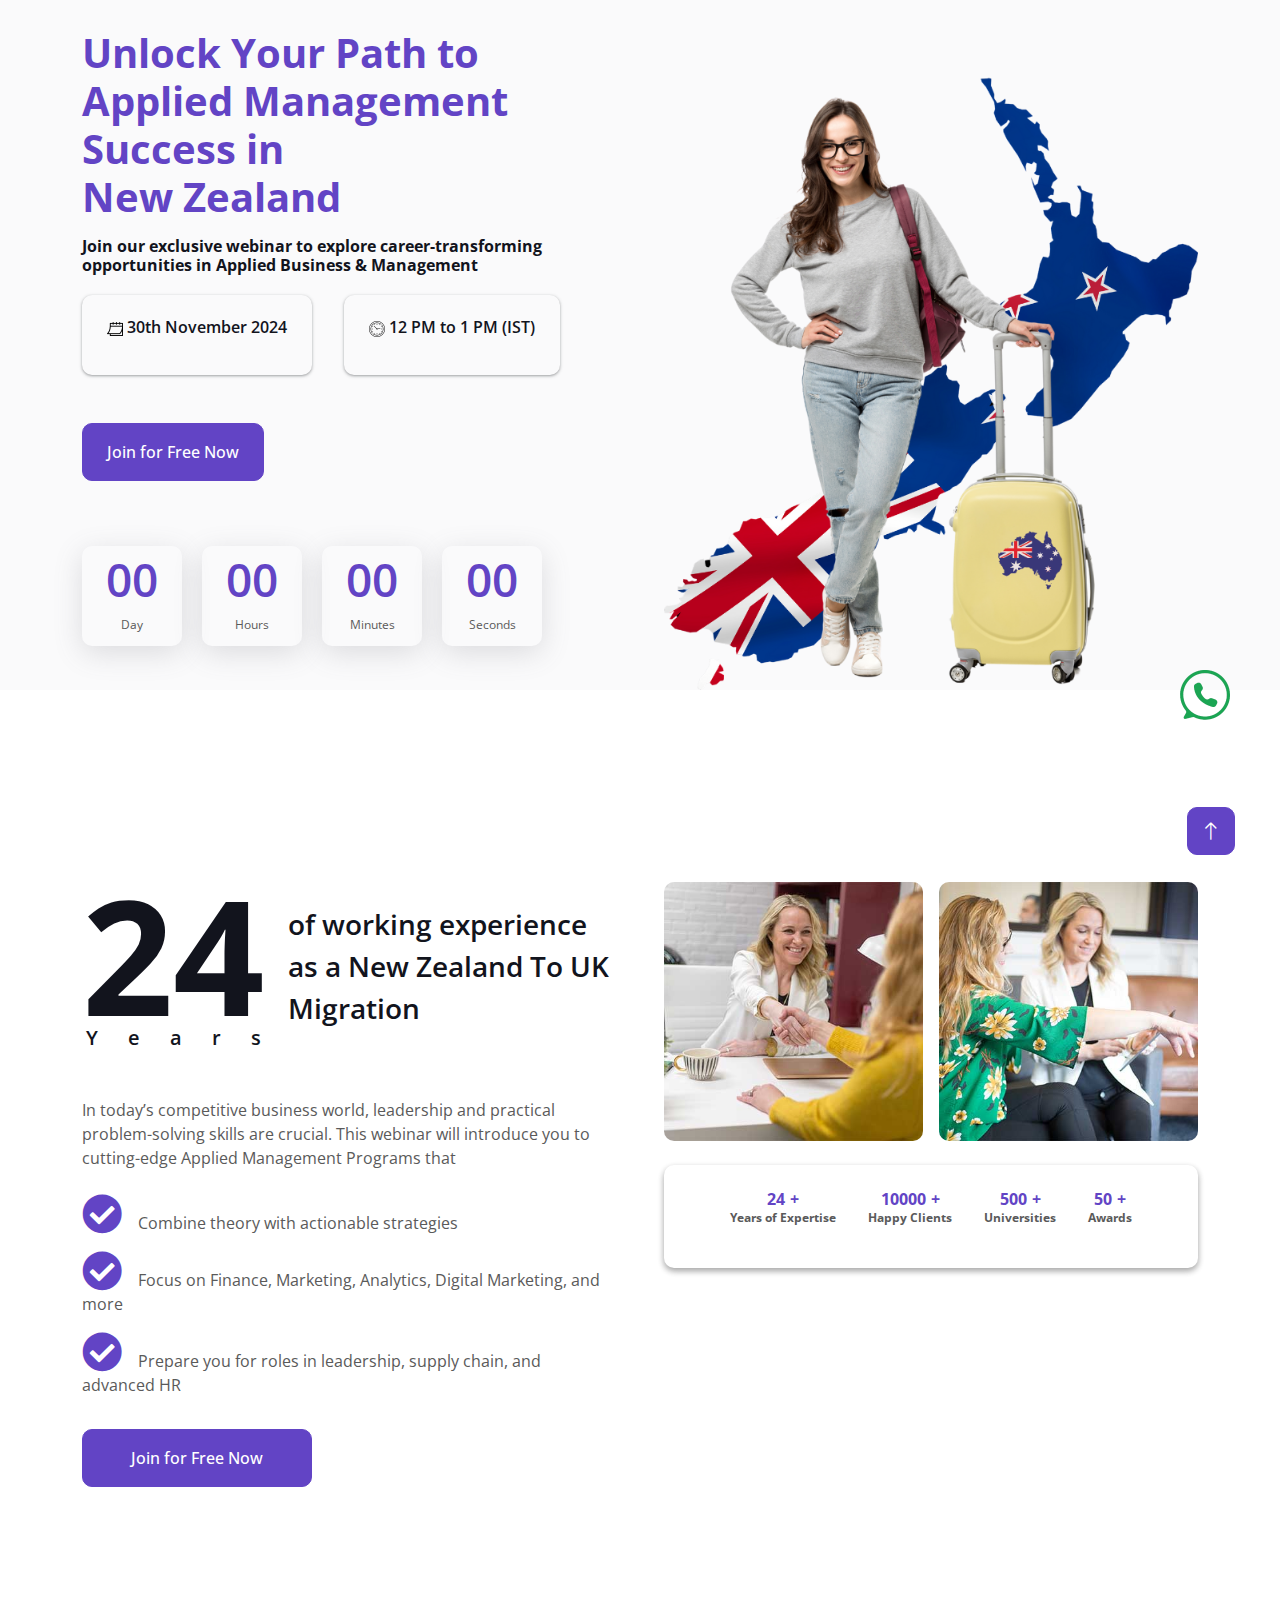
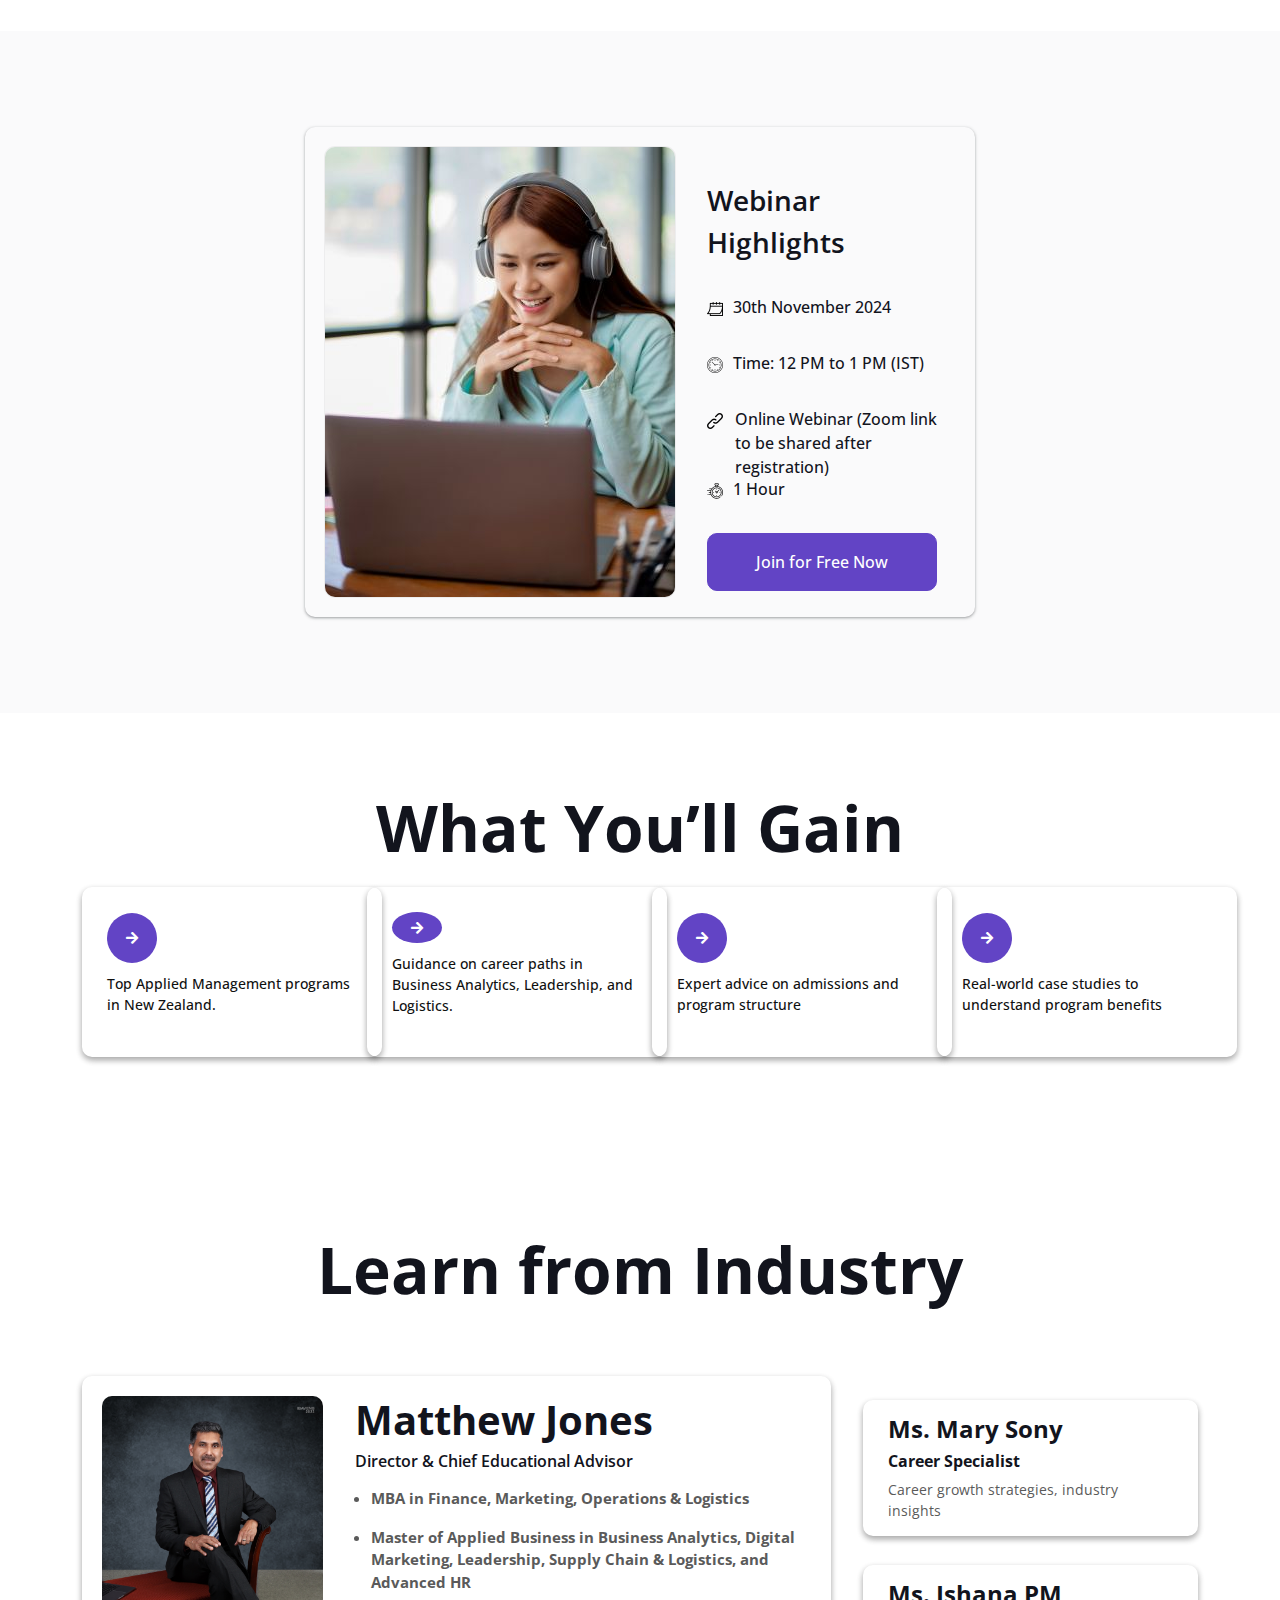
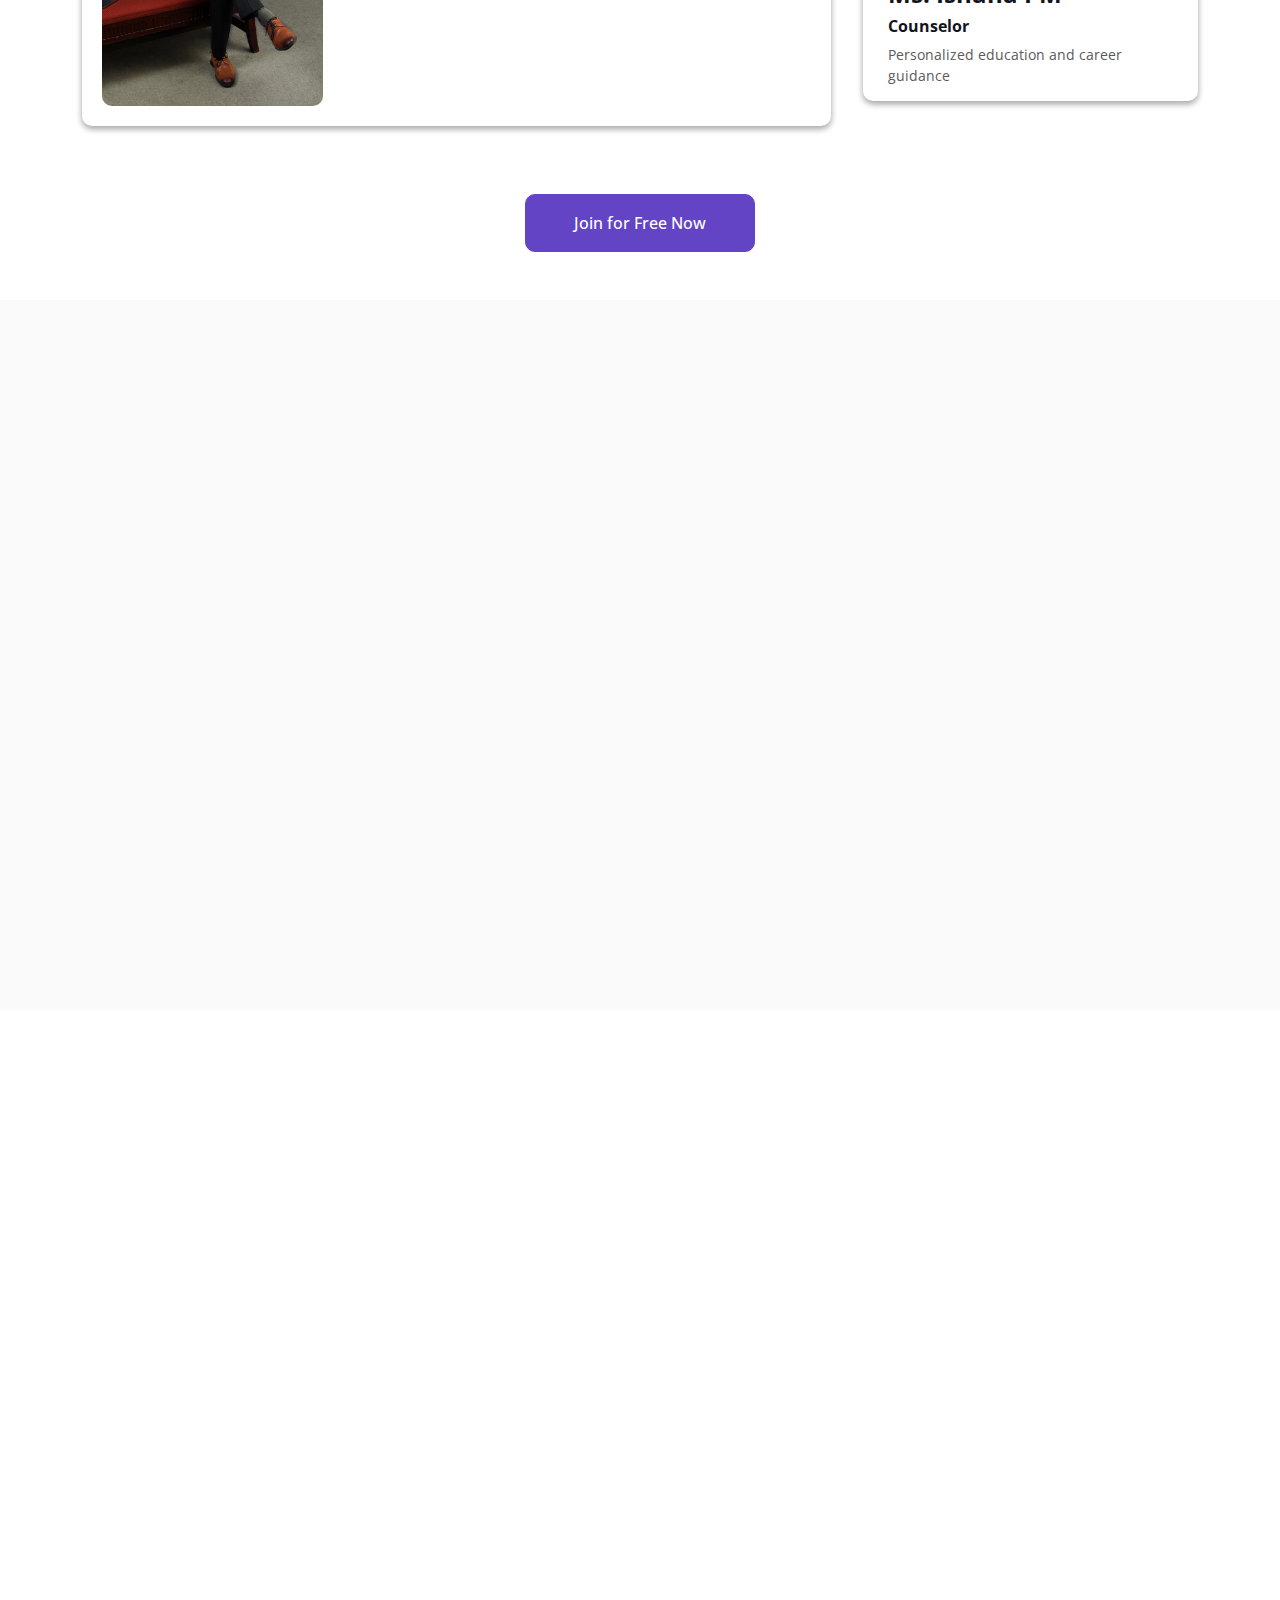
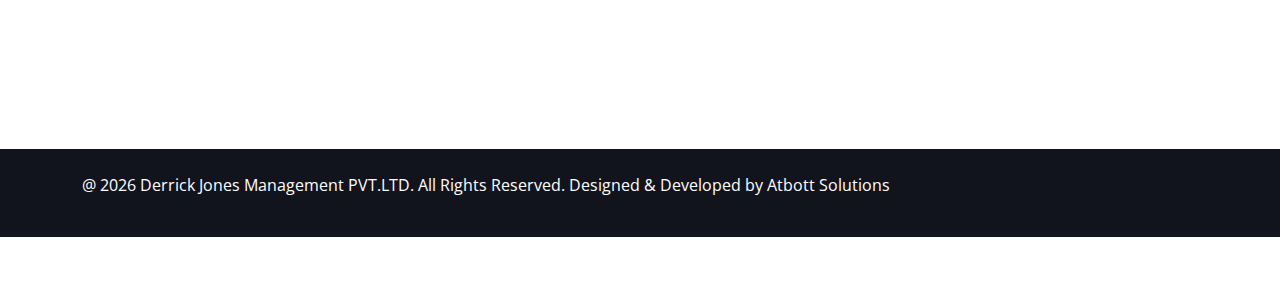
==== commit bb8f7920: "new" ====
--- a/index.html
+++ b/index.html
@@ -132,7 +132,7 @@
                 <div class="col-lg-6 wow fadeInUp" data-wow-delay="0.1s">
                     <div class="d-flex align-items-center mb-5">
                         <div class="years flex-shrink-0 text-center me-4">
-                            <h1 class="display-1 mb-0">15</h1>
+                            <h1 class="display-1 mb-0">24</h1>
                             <h5 class="mb-0">Years</h5>
                         </div>
                         <h3 class="lh-base mb-0">of working experience as a New Zealand To UK  Migration</h3>
@@ -152,16 +152,31 @@
                             <img class="img-fluid rounded" src="img/about-2.jpg" alt="">
                         </div>
                     </div>
-                    <div class="d-flex align-items-center mb-3">
-                        <h5 class="border-end pe-3 me-3 mb-0">Happy Clients</h5>
+                   <div class="counter-box">
+                    <div class="counter-card  mb-3">
+                        
+                        <h2 class="text-primary fw-bold mb-0" data-toggle="counter-up">24</h2>
+                        <strong>Years of Expertise</strong>
+                    </div>
+                   
+                    <div class="counter-card  mb-3">
+                        
                         <h2 class="text-primary fw-bold mb-0" data-toggle="counter-up">10000</h2>
-                    </div>
-                    <p class="mb-4">Happy clients are the heart of our business, experiencing exceptional service, valuable solutions, and outstanding results every time.</p>
-                    <div class="d-flex align-items-center mb-3">
-                        <h5 class="border-end pe-3 me-3 mb-0">Projects Completed</h5>
-                        <h2 class="text-primary fw-bold mb-0" data-toggle="counter-up">1234</h2>
-                    </div>
-                    <p class="mb-0">Successful project completion with happy clients, delivering quality results, meeting expectations, and exceeding goals through efficient collaboration and innovation.</p>
+                        <strong>Happy Clients</strong>
+                    </div>
+                    <div class="counter-card  mb-3">
+                        
+                        <h2 class="text-primary fw-bold mb-0" data-toggle="counter-up">500</h2>
+                        <strong>Universities</strong>
+                    </div>
+                   
+                    <div class="counter-card  mb-3">
+                        
+                        <h2 class="text-primary fw-bold mb-0" data-toggle="counter-up">50</h2>
+                        <strong>Awards</strong>
+                    </div>
+                   </div>
+                  
                 </div>
             </div>
         </div>
@@ -202,15 +217,62 @@
         </div>
     </div>
     <!-- Service End -->
+     
+    <!-- What You’ll Gain Start -->
+    <div class="container-fluid  my-5 py-3" id="service">
+        <div class="container">
+            <h3 class="expert text-center ">What You’ll Gain</h3>
+           <div class="row justify-centent-center">
+            <div class="col-lg-3 col-md-6 mb-4">
+                <div class="gain-box">
+                    <div class="arrow-icon">
+                        <i class="fa fa-arrow-right" aria-hidden="true"></i>
+                    </div>
+                    <p>Top Applied Management programs in New Zealand.</p>
+                </div>
+            </div>
+            <div class="col-lg-3 col-md-6 mb-4">
+                <div class="gain-box">
+                    <div class="arrow-icon">
+                        <i class="fa fa-arrow-right" aria-hidden="true"></i>
+                    </div>
+                    <p>Guidance on career paths in Business Analytics, Leadership, and Logistics.</p>
+                </div>
+            </div>
+            <div class="col-lg-3 col-md-6 mb-4">
+                <div class="gain-box">
+                    <div class="arrow-icon">
+                        <i class="fa fa-arrow-right" aria-hidden="true"></i>
+                    </div>
+                    <p>Expert advice on admissions and program structure</p>
+                </div>
+            </div>
+            <div class="col-lg-3 col-md-6 mb-4">
+                <div class="gain-box">
+                    <div class="arrow-icon">
+                        <i class="fa fa-arrow-right" aria-hidden="true"></i>
+                    </div>
+                    <p>Real-world case studies to understand program benefits</p>
+                </div>
+            </div>
+           </div>
+            </div>
+        </div>
+    </div>
+    <!-- What You’ll Gain End -->
+
+    
+     <br>
+    
 
     <!-- webinar expert -->
-    <div class="container-fluid  my-5 py-6" id="service">
+    <div class="container-fluid" id="service" style="margin-top: 50px; ">
         <div class="container">
             <h3 class="expert">Learn from Industry</h3>
             <div class="webinar-experts">
                 <div class="director">
                     <div class="mathew">
-                        <img src="./img/matthew-jones .jpg" alt="">
+                        <img src="./img/08.jpg" alt="">
                     </div>
                     <div class="education">
                         <ul>
@@ -235,7 +297,9 @@
                     </div>
                 </div>
             </div>
-                
+           <div class="col-md-12 text-center my-5">
+            <a class="btn btn-primary py-3 px-5 mt-3" href="#contact">Join for Free Now</a>
+           </div>
             </div>
         </div>
     </div>
@@ -250,56 +314,68 @@
             <div class="row justify-content-center">
                 <div class="col-lg-3 d-none d-lg-block">
                     <div class="testimonial-left h-100">
-                        <img class="img-fluid wow fadeIn" data-wow-delay="0.1s" src="img/testimonial-1.jpg" alt="">
-                        <img class="img-fluid wow fadeIn" data-wow-delay="0.3s" src="img/testimonial-2.jpg" alt="">
-                        <img class="img-fluid wow fadeIn" data-wow-delay="0.5s" src="img/testimonial-3.jpg" alt="">
+                        <img class="img-fluid wow fadeIn" data-wow-delay="0.1s" src="img/nesmin.jpg" alt="">
+                        <img class="img-fluid wow fadeIn" data-wow-delay="0.3s" src="img/anila.jpg" alt="">
+                        <img class="img-fluid wow fadeIn" data-wow-delay="0.5s" src="img/ashbin.jpg" alt="">
                     </div>
                 </div>
                 <div class="col-lg-6 wow fadeInUp" data-wow-delay="0.5s">
                     <div class="owl-carousel testimonial-carousel">
                         <div class="testimonial-item text-center">
                             <div class="position-relative mb-5">
-                                <img class="img-fluid rounded-circle border border-secondary p-2 mx-auto" src="img/testimonial-1.jpg" alt="">
+                                <img class="img-fluid rounded-circle border border-secondary p-2 mx-auto" src="img/nesmin.jpg" alt="">
                                 <div class="testimonial-icon">
                                     <i class="fa fa-quote-left text-primary"></i>
                                 </div>
                             </div>
                             <p class="fs-5 fst-italic">The webinar gave me clarity about my career options and helped me choose the best program for my goals. The speakers were insightful and approachable</p>
                             <hr class="w-25 mx-auto">
-                            <h5>Priya M </h5>
+                            <h5>Nesmin Muhammed Ali</h5>
                             <span>Webinar Participant</span>
                         </div>
                         <div class="testimonial-item text-center">
                             <div class="position-relative mb-5">
-                                <img class="img-fluid rounded-circle border border-secondary p-2 mx-auto" src="img/testimonial-2.jpg" alt="">
+                                <img class="img-fluid rounded-circle border border-secondary p-2 mx-auto" src="img/febin-jose.jpg" alt="">
                                 <div class="testimonial-icon">
                                     <i class="fa fa-quote-left text-primary"></i>
                                 </div>
                             </div>
-                            <p class="fs-5 fst-italic">Thanks to the expert guidance, I successfully applied to a top university in New Zealand. This session is a must for anyone exploring global education</p>
+                            <p class="fs-5 fst-italic">With expert assistance, I was accepted into a top New Zealand university. This session is perfect for those looking to study abroad</p>
                             <hr class="w-25 mx-auto">
-                            <h5>Rahul S</h5>
-                            <span>Alumni</span>
+                            <h5>Febin Jose</h5>
+                            <span>Webinar Participant</span>
                         </div>
                         <div class="testimonial-item text-center">
                             <div class="position-relative mb-5">
-                                <img class="img-fluid rounded-circle border border-secondary p-2 mx-auto" src="img/testimonial-3.jpg" alt="">
+                                <img class="img-fluid rounded-circle border border-secondary p-2 mx-auto" src="img/arathy.jpg" alt="">
                                 <div class="testimonial-icon">
                                     <i class="fa fa-quote-left text-primary"></i>
                                 </div>
                             </div>
                             <p class="fs-5 fst-italic">Dolores sed duo clita tempor justo dolor et stet lorem kasd labore dolore lorem ipsum. At lorem lorem magna ut et, nonumy et labore et tempor diam tempor erat.</p>
                             <hr class="w-25 mx-auto">
-                            <h5>Client Name</h5>
-                            <span>Profession</span>
+                            <h5>Arathy Sukumaran</h5>
+                            <span>Webinar Participant</span>
+                        </div>
+                        <div class="testimonial-item text-center">
+                            <div class="position-relative mb-5">
+                                <img class="img-fluid rounded-circle border border-secondary p-2 mx-auto" src="img/sandeep.jpg" alt="">
+                                <div class="testimonial-icon">
+                                    <i class="fa fa-quote-left text-primary"></i>
+                                </div>
+                            </div>
+                            <p class="fs-5 fst-italic">With expert help, I gained admission to a top New Zealand university. This session is invaluable for anyone seeking global study opportunities</p>
+                            <hr class="w-25 mx-auto">
+                            <h5>Sandeep</h5>
+                            <span>Webinar Participant</span>
                         </div>
                     </div>
                 </div>
                 <div class="col-lg-3 d-none d-lg-block">
                     <div class="testimonial-right h-100">
-                        <img class="img-fluid wow fadeIn" data-wow-delay="0.1s" src="img/testimonial-1.jpg" alt="">
-                        <img class="img-fluid wow fadeIn" data-wow-delay="0.3s" src="img/testimonial-2.jpg" alt="">
-                        <img class="img-fluid wow fadeIn" data-wow-delay="0.5s" src="img/testimonial-3.jpg" alt="">
+                        <img class="img-fluid wow fadeIn" data-wow-delay="0.1s" src="img/febin-jose.jpg" alt="">
+                        <img class="img-fluid wow fadeIn" data-wow-delay="0.3s" src="img/sandeep.jpg" alt="">
+                        <img class="img-fluid wow fadeIn" data-wow-delay="0.5s" src="img/arathy.jpg" alt="">
                     </div>
                 </div>
             </div>
--- a/css/style.css
+++ b/css/style.css
@@ -405,8 +405,8 @@
     position: relative;
     display: inline-block;
     margin: 0 5px;
-    width: 30px;
-    height: 30px;
+    width: 15px;
+    height: 15px;
     background: #FFFFFF;
     border: 2px solid var(--secondary);
     border-radius: 30px;
@@ -416,10 +416,11 @@
 .testimonial-carousel .owl-dot::after {
     position: absolute;
     content: "";
-    width: 16px;
-    height: 16px;
-    top: 5px;
-    left: 5px;
+    width: 10px;
+    height: 10px;
+    top: 50%;
+    left: 50%;
+    transform: translate(-50%, -50%);
     border-radius: 16px;
     background: var(--secondary);
     transition: .5s;
--- a/css/customs.css
+++ b/css/customs.css
@@ -156,8 +156,7 @@
     font-size: 4rem;
     font-weight: 700;
     text-align: center;
-    box-shadow: rgba(0, 0, 0, 0.16) 0px 3px 6px, rgba(0, 0, 0, 0.23) 0px 3px 6px;
-    padding: 25px 0;
+    padding: 0.8rem 0;
     border-radius: 10px;
 }
 .webinar-experts{
@@ -196,7 +195,7 @@
     font-size: 400;
 }
 .education ul li{
-    font-size: 13px;
+    font-size: 15px;
     margin: 1rem;
 }
 .expert-box{
@@ -253,6 +252,9 @@
     .webinar-experts .director .mathew{
        width: 350px;
        
+    }
+    .education{
+        text-align: center;
     }
     .education h4{
        margin-top: 1rem;
@@ -286,4 +288,115 @@
 .whats-app img{
     display: block;
     width: 100%;
-}+}
+/* ------------------------- */
+/* counter-box */
+/* ------------------------- */
+.counter-box{
+    box-shadow: rgba(0, 0, 0, 0.16) 0px 3px 6px, rgba(0, 0, 0, 0.23) 0px 3px 6px;
+    border-radius: 10px;
+    padding: 25px 0;
+    display: flex;
+    align-items: center;
+    justify-content: center;
+    text-align: center;
+    gap: 4.5rem;
+}
+.counter-box .counter-card{
+    display: flex;
+    flex-direction: column;
+    align-items: center;
+    justify-content: center;
+    text-align: center;
+    
+}
+.counter-box .text-primary{
+    font-size: 1.5rem !important;
+}
+.counter-box strong{
+    font-size: 14px !important;
+}
+@media (max-width: 1390px){
+    .counter-box {
+        gap: 2rem !important;
+    }
+    .counter-box .text-primary{
+        font-size: 1rem !important;
+    }
+    .counter-box strong{
+        font-size: 12px !important;
+    }
+}
+@media (max-width: 1190px){
+    .counter-box {
+        gap: 1rem !important;
+    }
+       
+}
+@media (max-width: 991px){
+    .counter-box {
+        gap: 3rem !important;
+    }
+    .counter-box .text-primary{
+        font-size: 1.5rem !important;
+    }
+    .counter-box strong{
+        font-size: 14px !important;
+    }
+}
+@media (max-width: 776px){
+    .counter-box{
+        flex-direction: column;
+    }
+}
+/* ------------------------- */
+/* End counter-box */
+/* ------------------------- */
+
+/* ------------------------- */
+/* What You’ll Gain Start */
+/* ------------------------- */
+
+ .gain-box{
+    width: 300px;
+    height: 170px;
+    box-shadow: rgba(0, 0, 0, 0.16) 0px 3px 6px, rgba(0, 0, 0, 0.23) 0px 3px 6px;
+    border-radius: 10px;
+    padding: 25px;
+    transition: 0.3s;
+    display: flex;
+    flex-direction: column;
+    justify-content: center;
+    
+}
+ .arrow-icon{
+    width: 50px;
+    height: 50px;
+    border-radius: 50%;
+    display: flex;
+    align-items: center;
+    justify-content: center;
+    background: var(--primary);
+    margin-bottom: 10px;
+}
+ .arrow-icon:hover{
+    background: #6e52c8;
+}
+ .arrow-icon i{
+    font-size: 14px;
+    font-weight: 600;
+    color: #fff;
+}
+.gain-box p{
+    font-size: 14px;
+    color: #101010;
+    font-weight: 500;
+}
+@media (max-width: 776px){
+    .gain-box{
+        width: 100%;
+    }
+}
+/* ------------------------- */
+/* What You’ll Gain End */
+/* ------------------------- */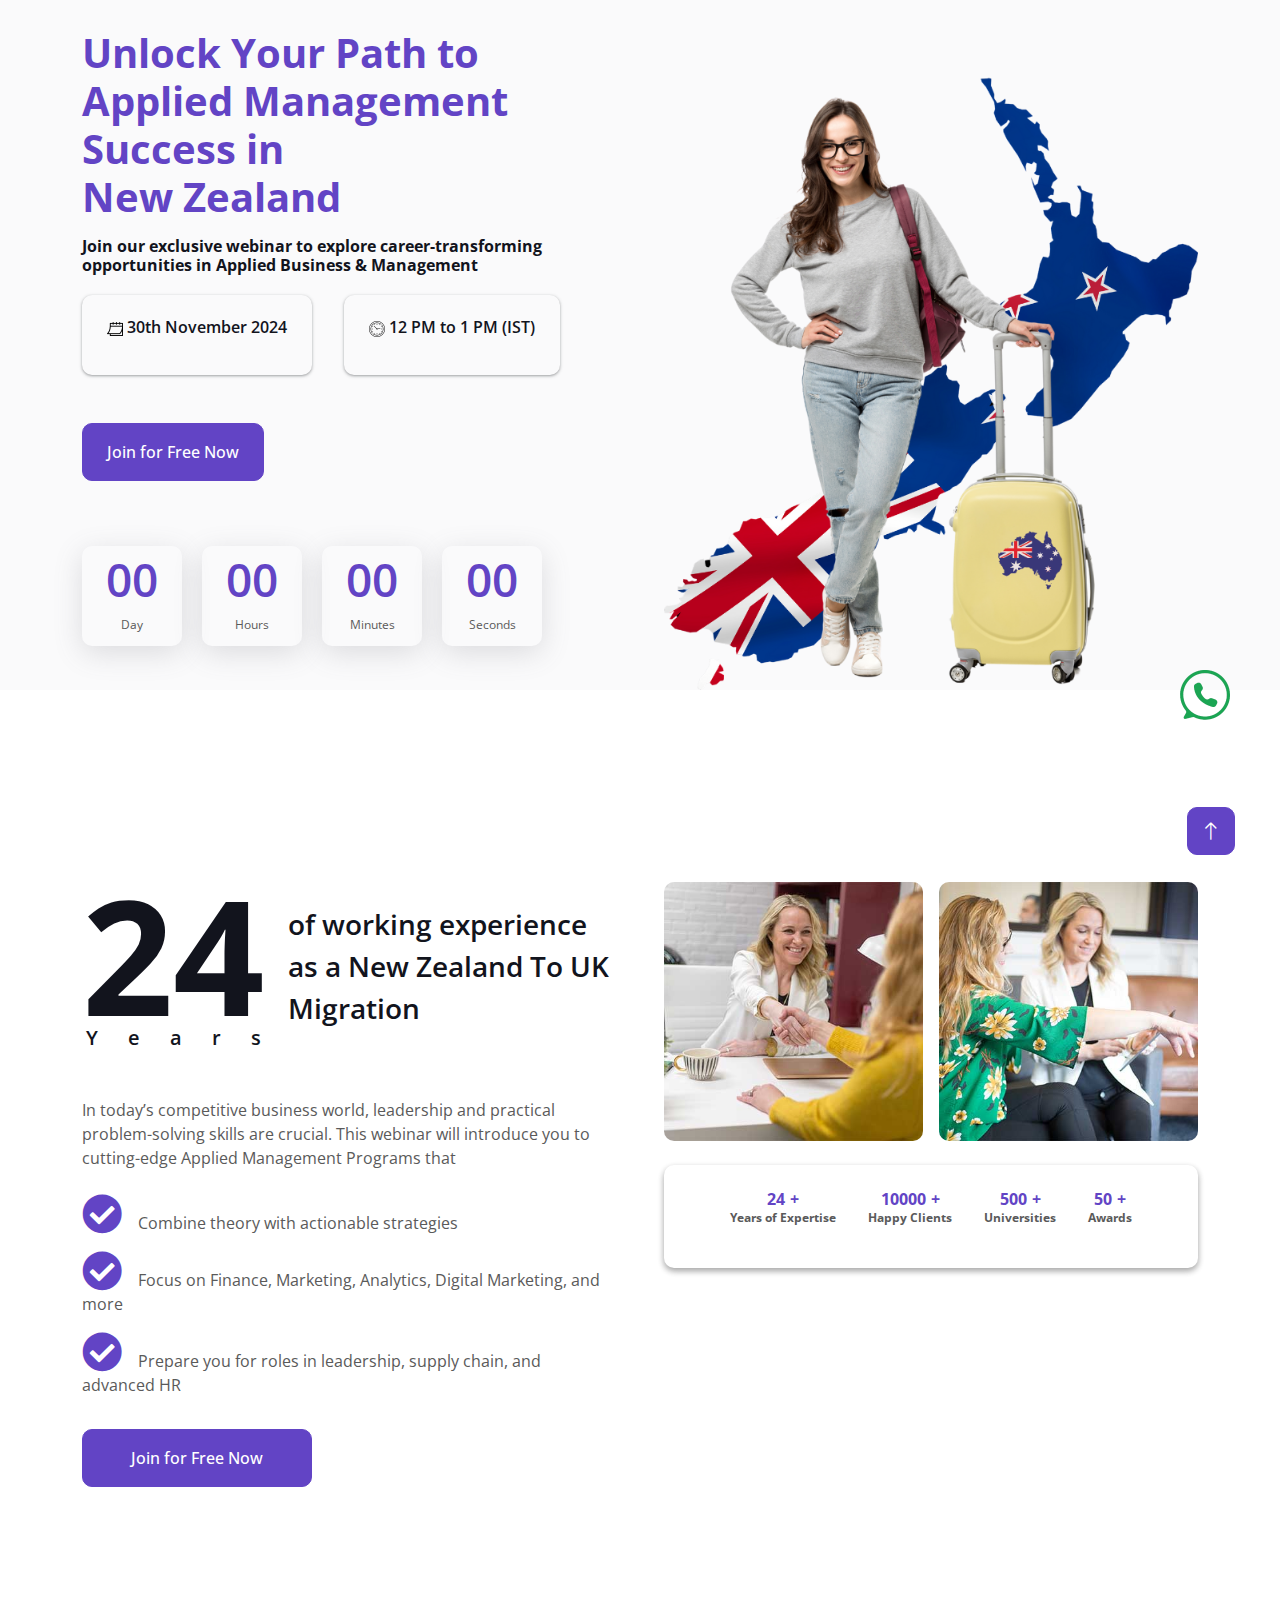
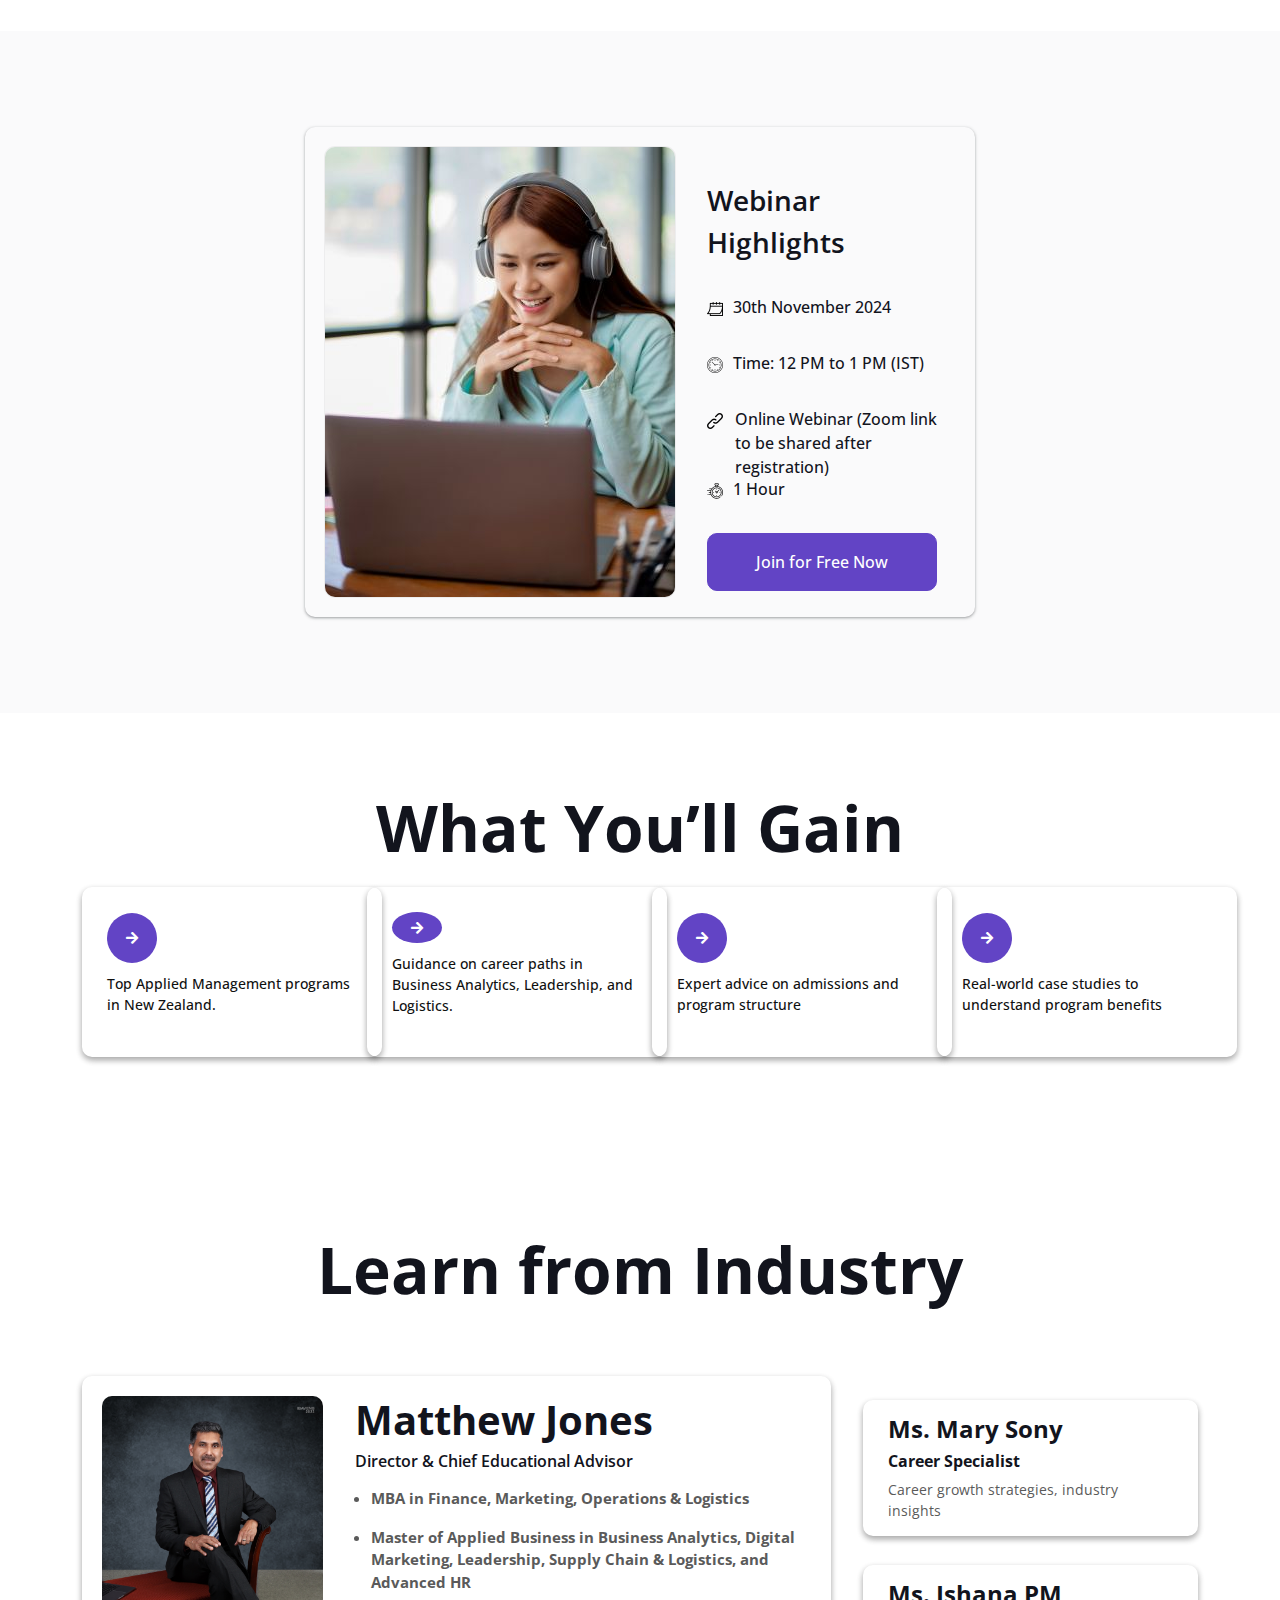
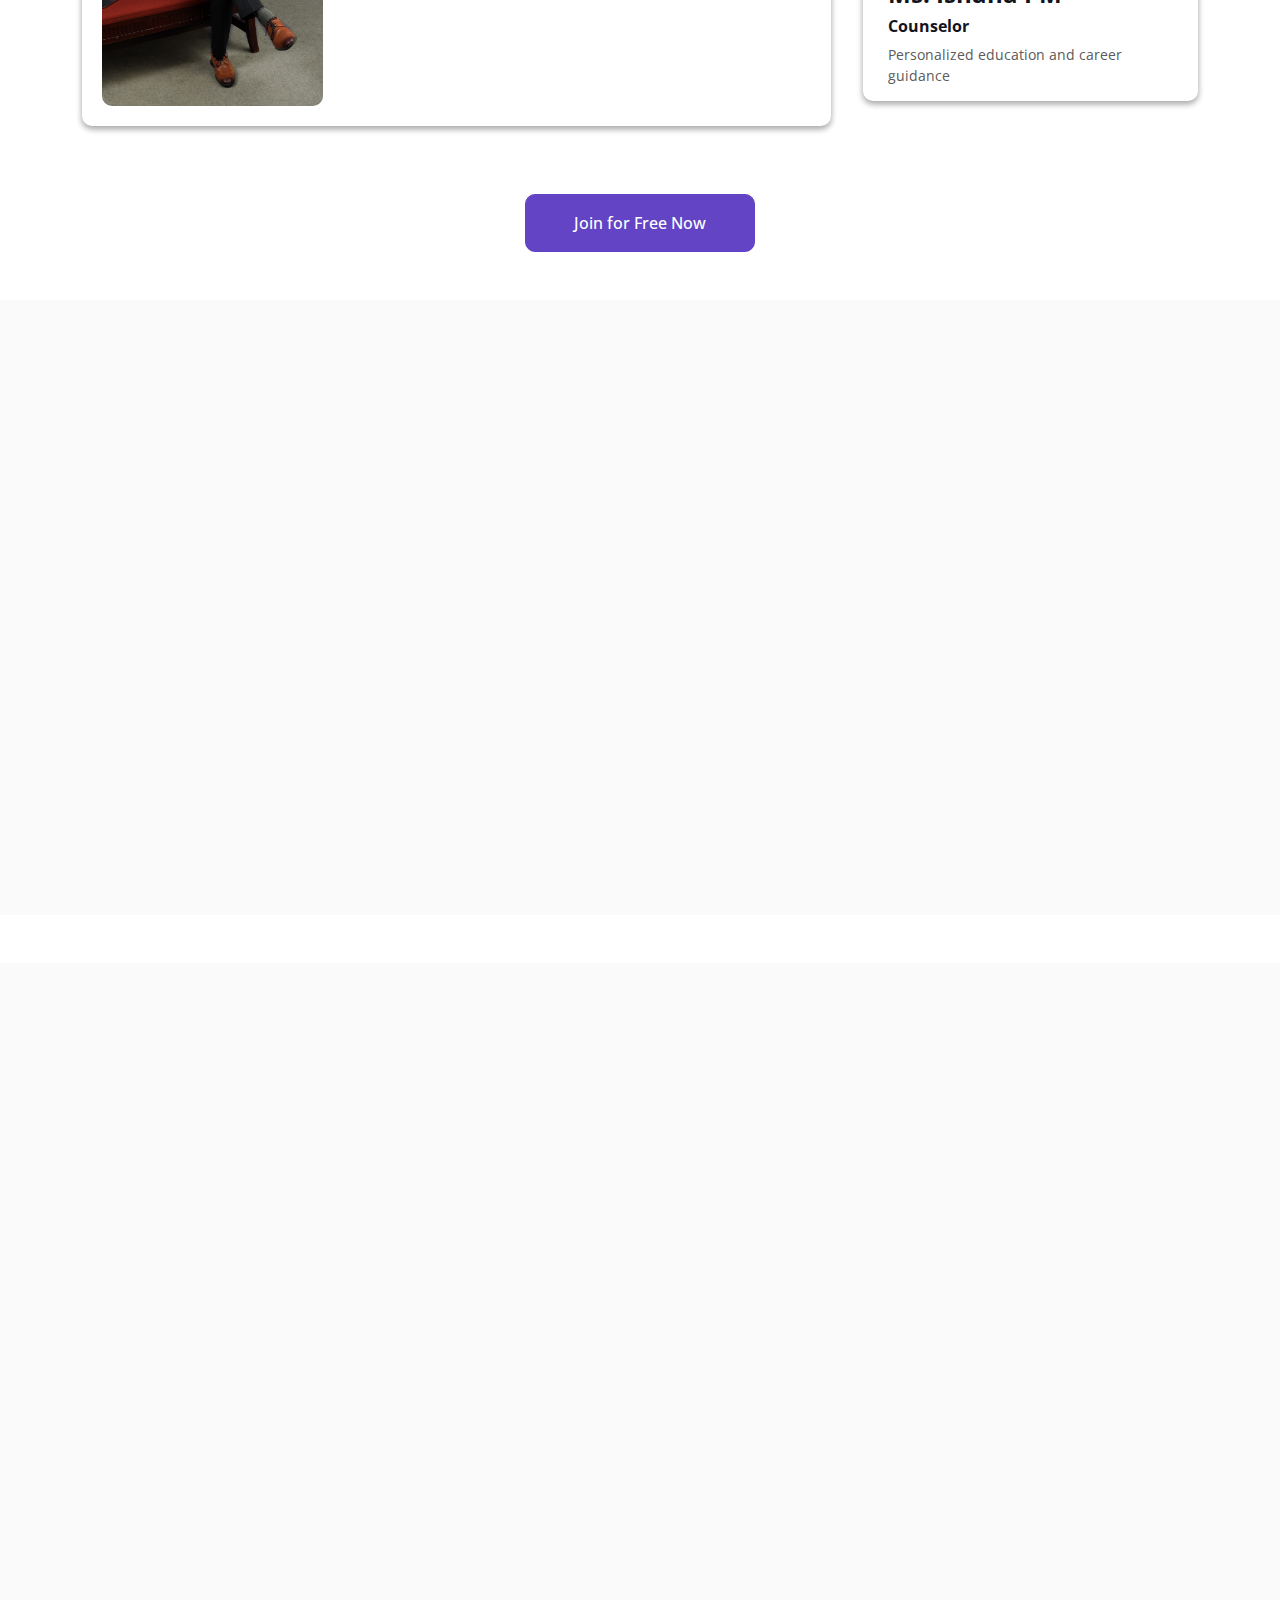
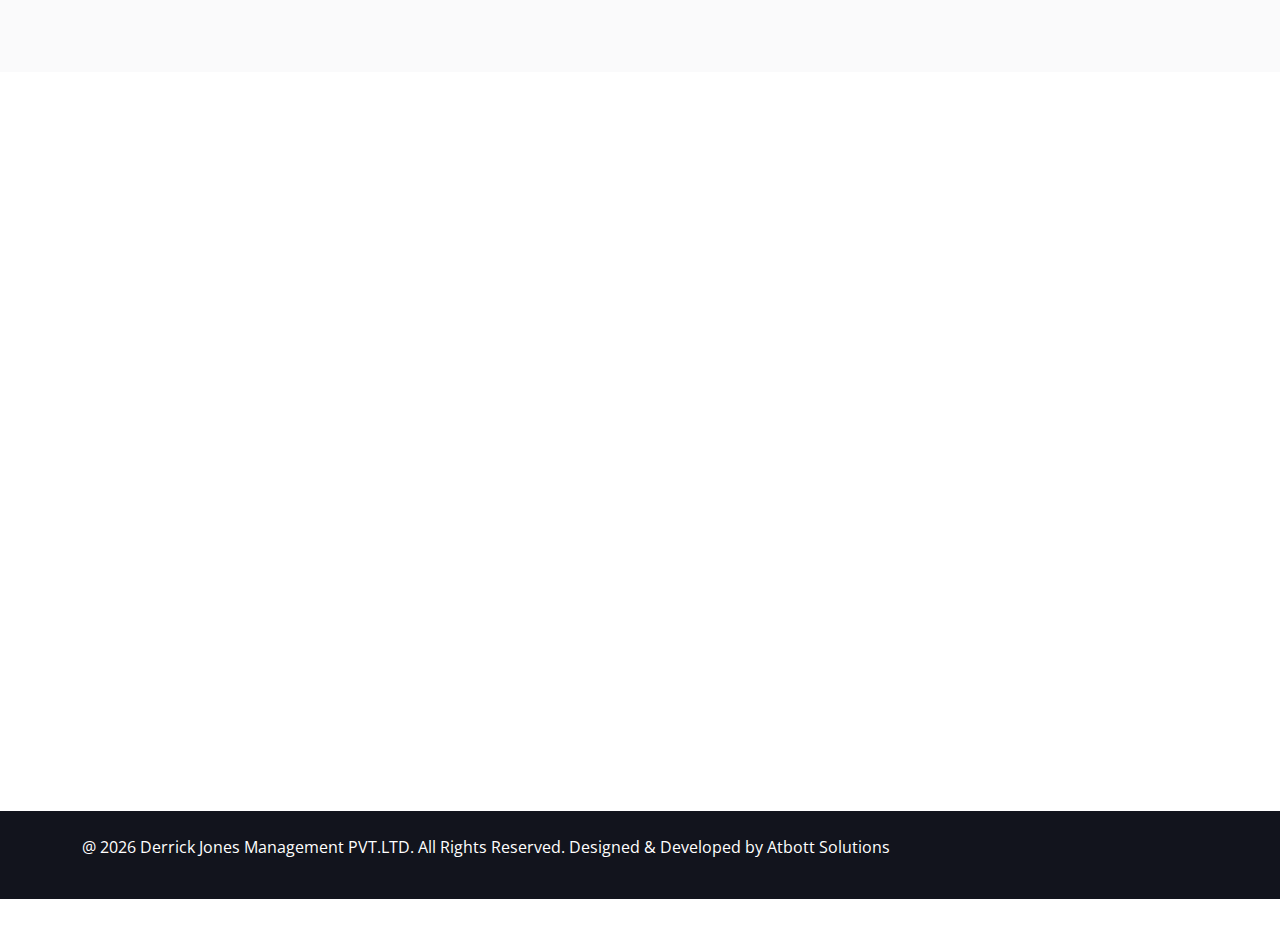
==== commit 359c09e1: "update" ====
--- a/index.html
+++ b/index.html
@@ -305,7 +305,46 @@
     </div>
     <!-- end webinar expert -->
 
-
+     <!-- Service Start -->
+     <div class="container-fluid bg-light my-5 py-6" id="service">
+        <div class="container">
+            <div class="row g-5 mb-5 wow fadeInUp" data-wow-delay="0.1s">
+                <div class="col-lg-6">
+                    <h1 class="display-5 mb-0">Our Legacy of Success</h1>
+                </div>
+                <div class="col-lg-6 text-lg-end">
+                    <a class="btn btn-primary py-3 px-5 mt-3" href="#contact">Join for Free Now</a>
+                </div>
+            </div>
+            <div class="row g-4">
+                <div class="col-lg-6 wow fadeInUp" data-wow-delay="0.1s">
+                    <div class="service-item d-flex flex-column flex-sm-row bg-white rounded h-100 p-4 p-lg-5">
+                        <div class="bg-icon flex-shrink-0 mb-3">
+                            <i class="fa fa-crop-alt fa-2x text-dark"></i>
+                        </div>
+                        <div class="ms-sm-4">
+                            <h4 class="mb-3">Transforming Careers with Business Analytics</h4>
+                            <h6 class="mb-3">Hosted in June 2024</h6>
+                            <span>Over 300 attendees participated in the session, providing exceptional feedback and sharing actionable insights for future improvements</span>
+                        </div>
+                    </div>
+                </div>
+                <div class="col-lg-6 wow fadeInUp" data-wow-delay="0.3s">
+                    <div class="service-item d-flex flex-column flex-sm-row bg-white rounded h-100 p-4 p-lg-5">
+                        <div class="bg-icon flex-shrink-0 mb-3">
+                            <i class="fa fa-code-branch fa-2x text-dark"></i>
+                        </div>
+                        <div class="ms-sm-4">
+                            <h4 class="mb-3">Leadership Strategies in a Global Economy</h4>
+                            <h6 class="mb-3">Conducted in March 2024</h6>
+                            <span>The interactive panel discussion brought together top industry leaders, offering valuable insights and engaging conversations.</span>
+                        </div>
+                    </div>
+                </div>
+            </div>
+        </div>
+    </div>
+    <!-- Service End -->
 
     <!-- Testimonial Start -->
     <div class="container-fluid bg-light py-5 my-5" id="testimonial">
@@ -450,7 +489,7 @@
                                 </div>
                             </div>
                             <div class="col-12">
-                                <button class="btn btn-primary py-3 px-5" type="submit"> Join Free Now</button>
+                                <button class="btn btn-primary py-3 px-5" type="submit"> Registration Free</button>
                             </div>
                         </div>
                     </form>
--- a/css/customs.css
+++ b/css/customs.css
@@ -27,6 +27,7 @@
     justify-content: center;
     padding: 20px 25px;
     box-shadow: rgba(60, 64, 67, 0.3) 0px 1px 2px 0px, rgba(60, 64, 67, 0.15) 0px 1px 3px 1px;
+    height: 80px;
 }
 .date-time div p{
     font-size: 1rem;
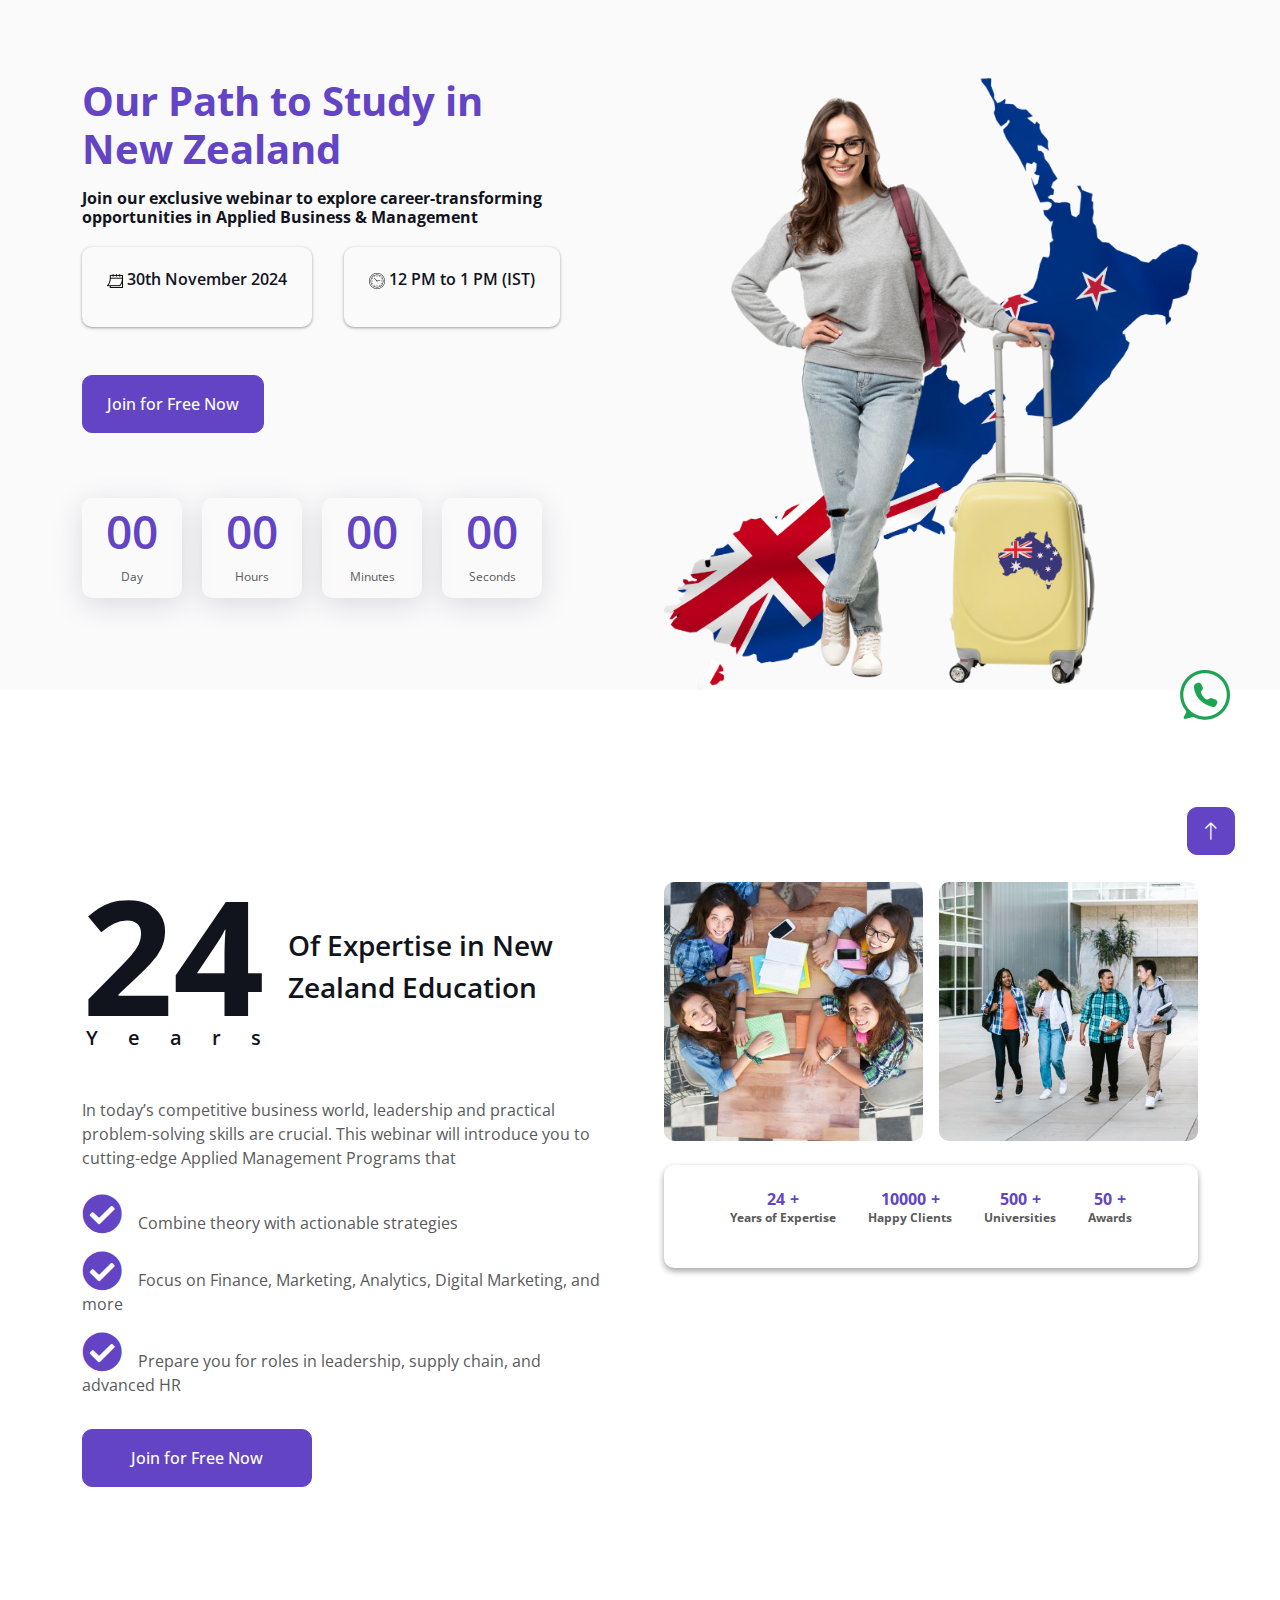
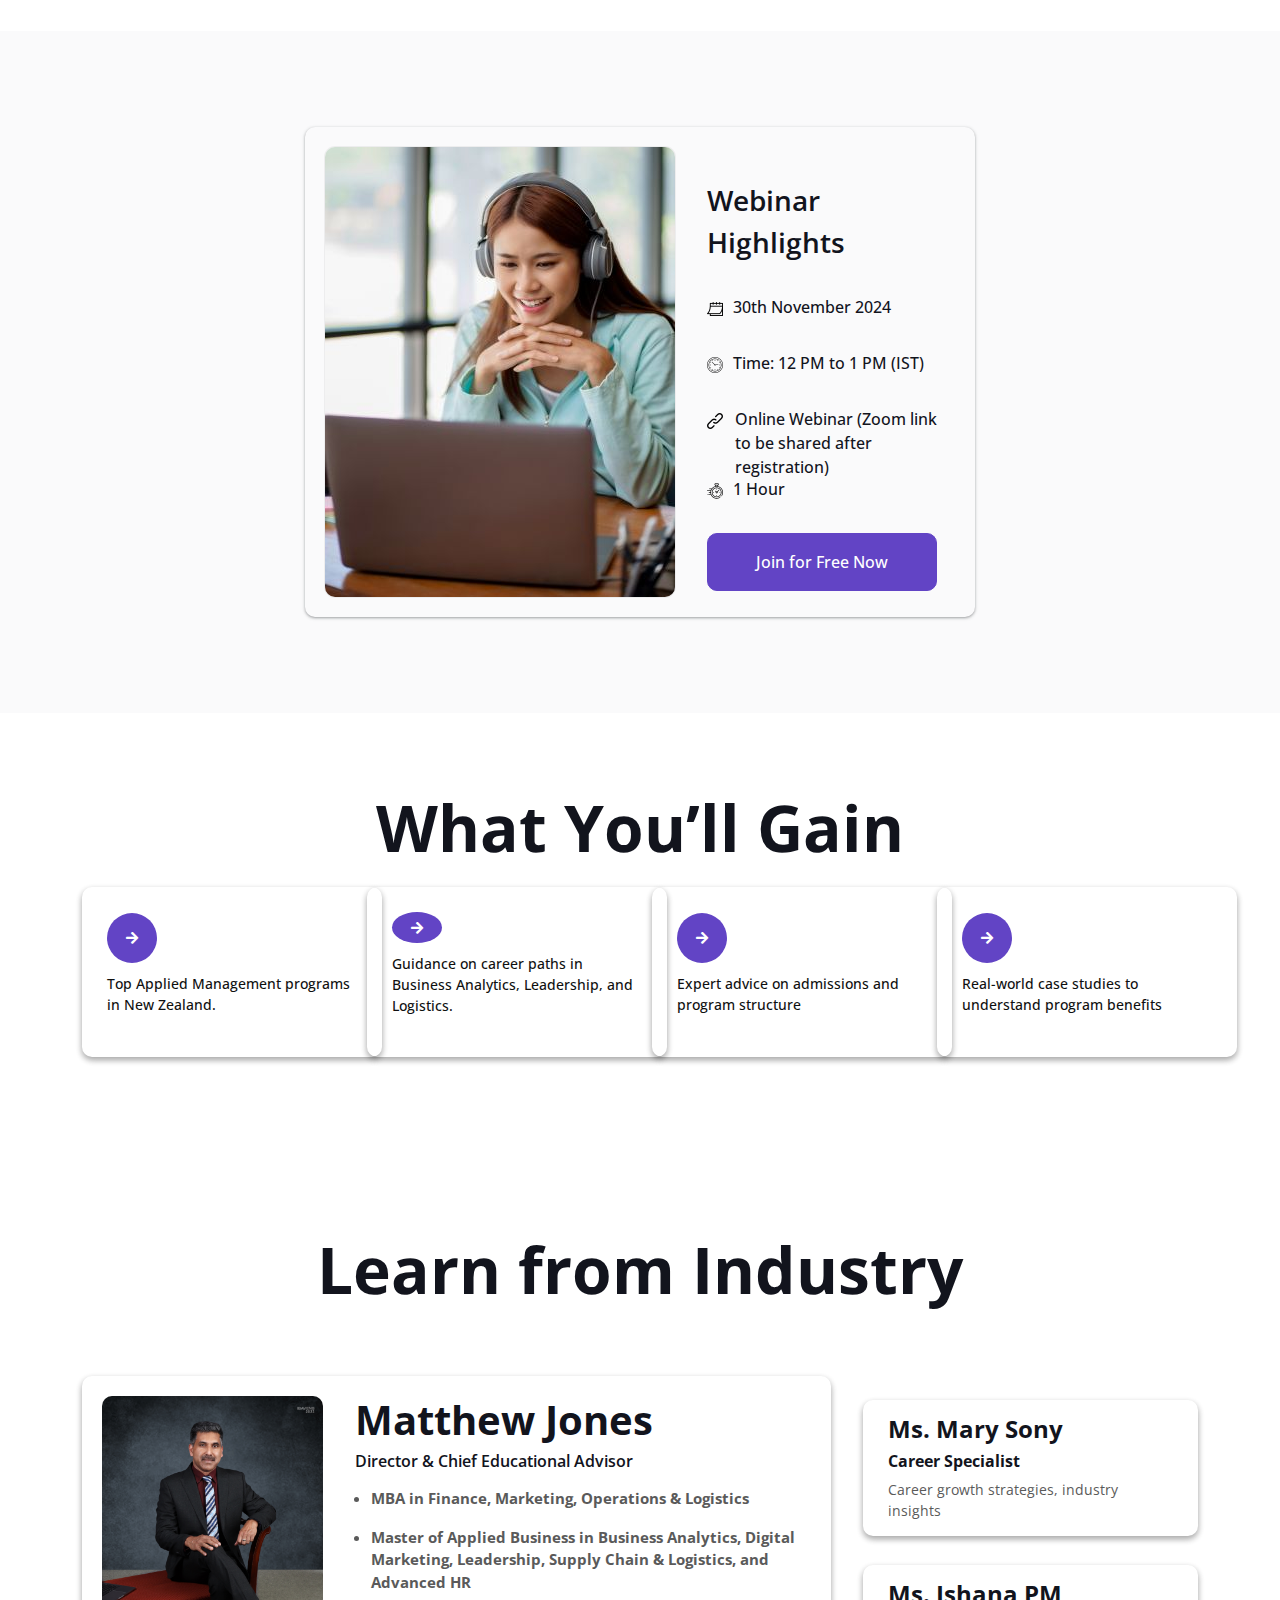
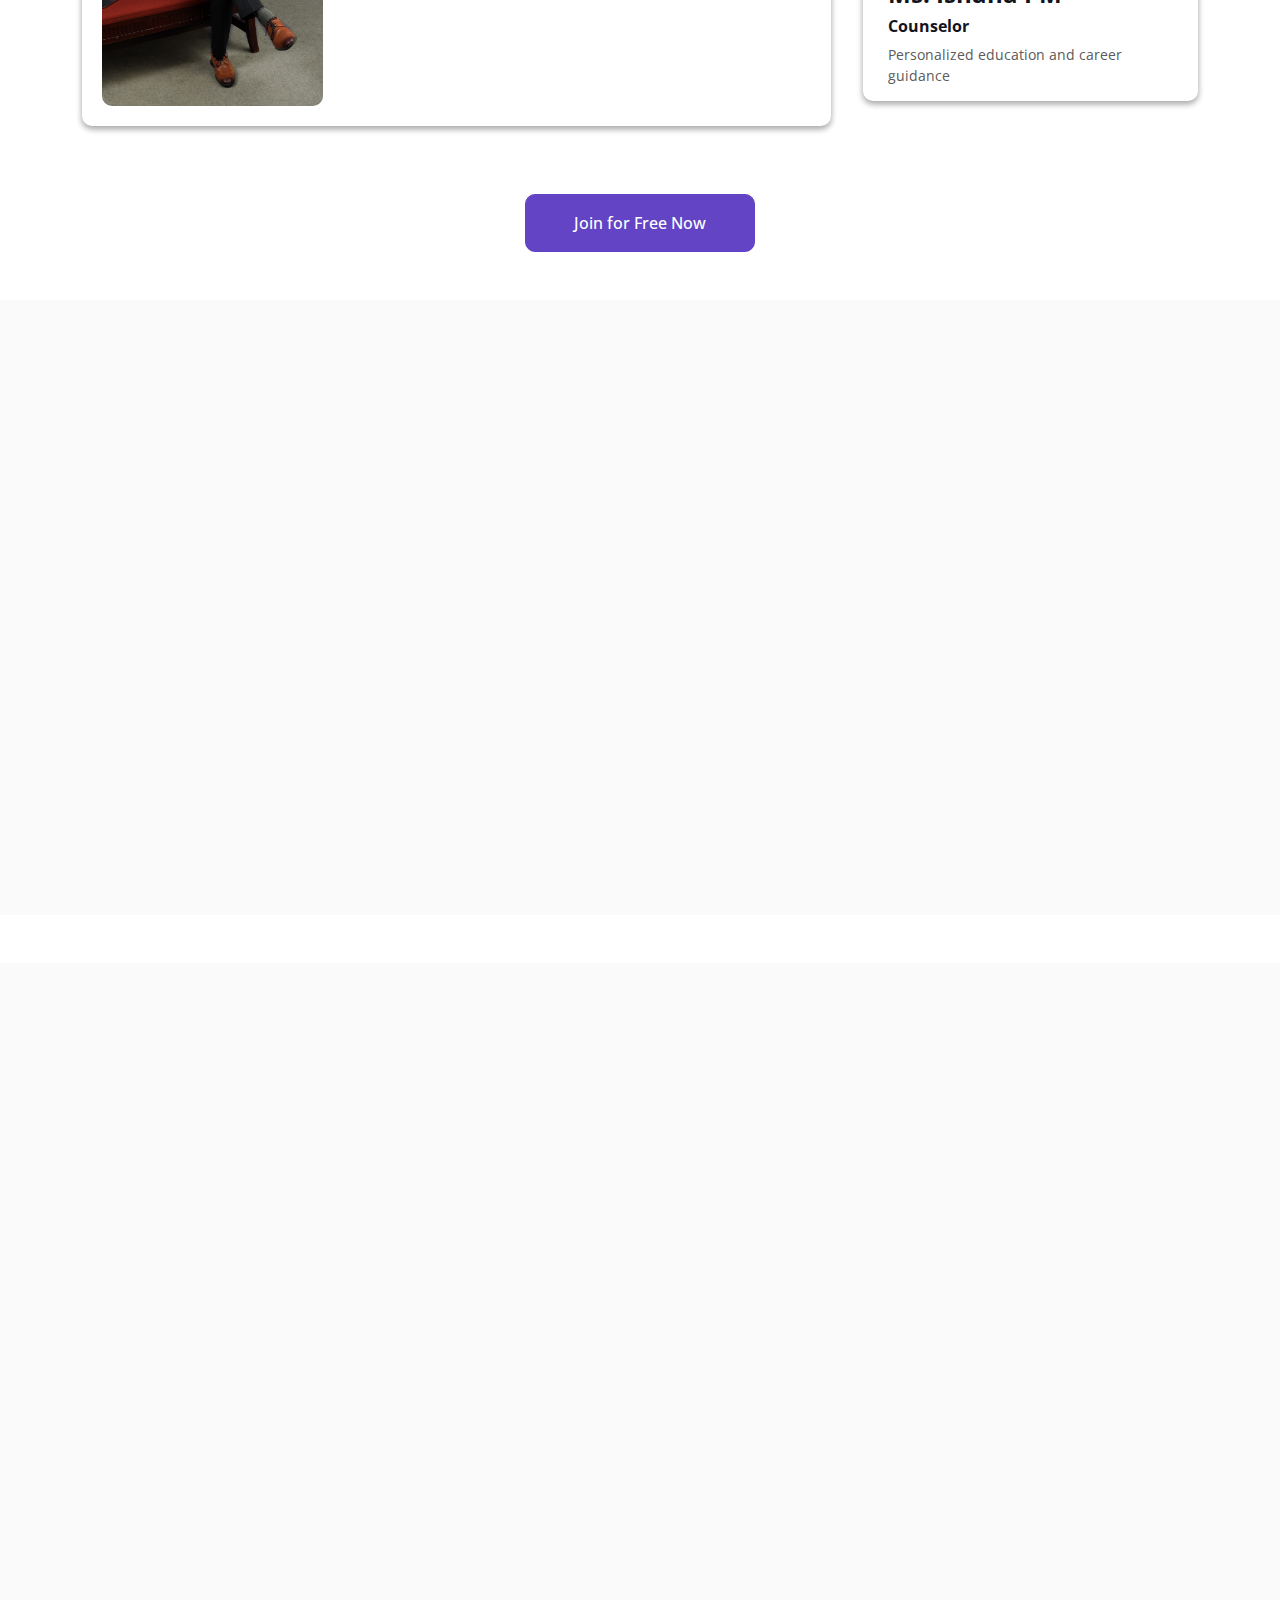
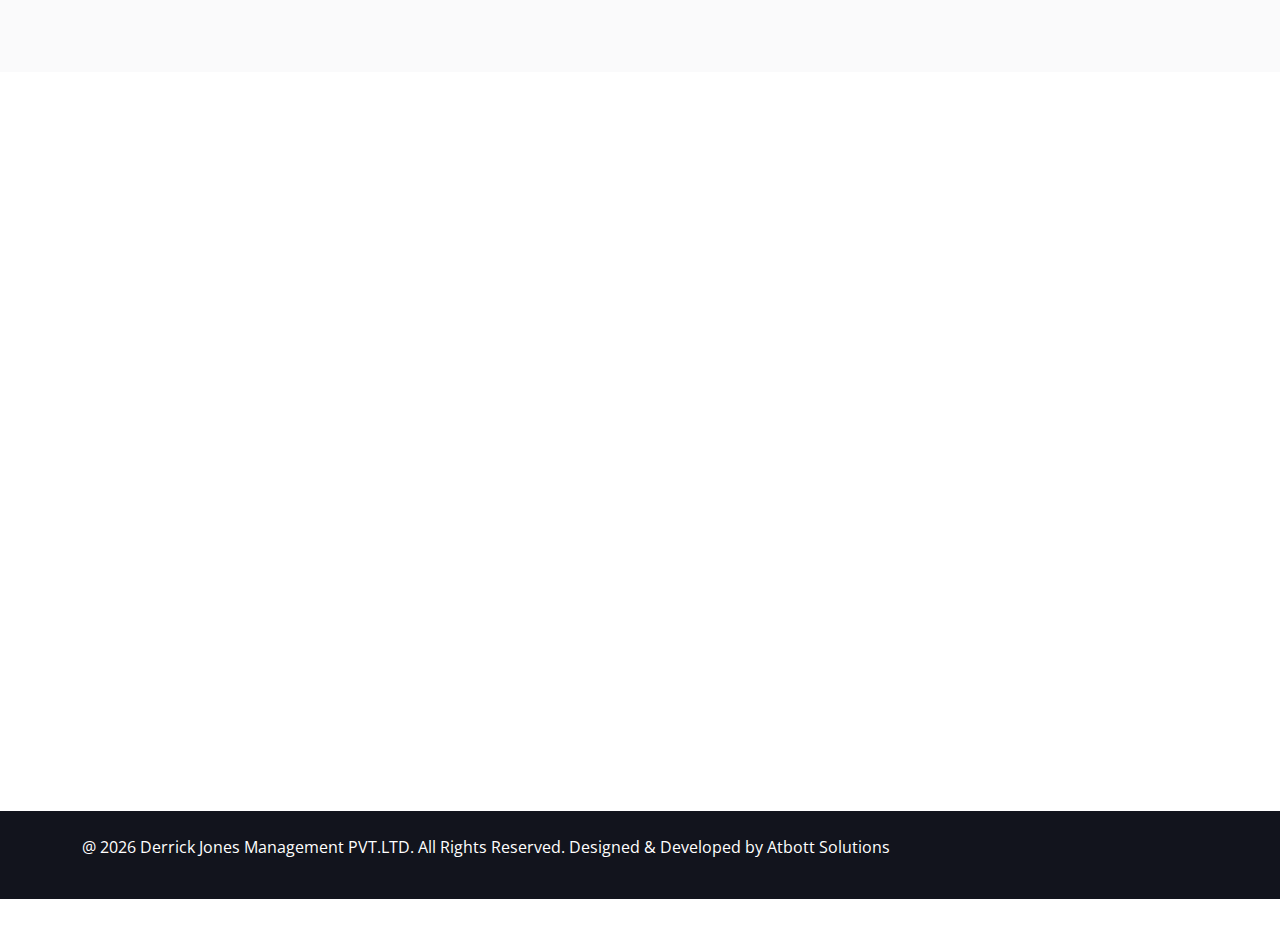
==== commit 3af694c4: "newm" ====
--- a/index.html
+++ b/index.html
@@ -80,7 +80,7 @@
         <div class="container">
             <div class="row g-5 align-items-center">
                 <div class="col-lg-6 py-6 pb-0 pt-lg-0">
-                    <h3 class="text-primary mb-3">Unlock Your Path to Applied Management Success in <br> New Zealand</h3>
+                    <h3 class="text-primary mb-3">Our Path to Study in New Zealand</h3>
                     <h1 class="display-3 mb-3">Join our exclusive webinar to explore career-transforming opportunities in Applied Business & Management</h1>
                     <div class="date-time">
                         <div>
@@ -135,7 +135,7 @@
                             <h1 class="display-1 mb-0">24</h1>
                             <h5 class="mb-0">Years</h5>
                         </div>
-                        <h3 class="lh-base mb-0">of working experience as a New Zealand To UK  Migration</h3>
+                        <h3 class="lh-base mb-0">Of Expertise in New Zealand Education</h3>
                     </div>
                     <p class="mb-4">In today’s competitive business world, leadership and practical problem-solving skills are crucial. This webinar will introduce you to cutting-edge Applied Management Programs that</p>
                     <p class="mb-3"><i class="far fa-check-circle text-primary me-3"></i>Combine theory with actionable strategies</p>
--- a/css/customs.css
+++ b/css/customs.css
@@ -243,6 +243,10 @@
     .expert{
         font-size: 2rem;
         padding: 20px 0;
+    }
+    .education h4{
+        font-size: 2rem;
+        font-weight: 700;
     }
     .webinar-experts .director{
         flex-direction: column;
